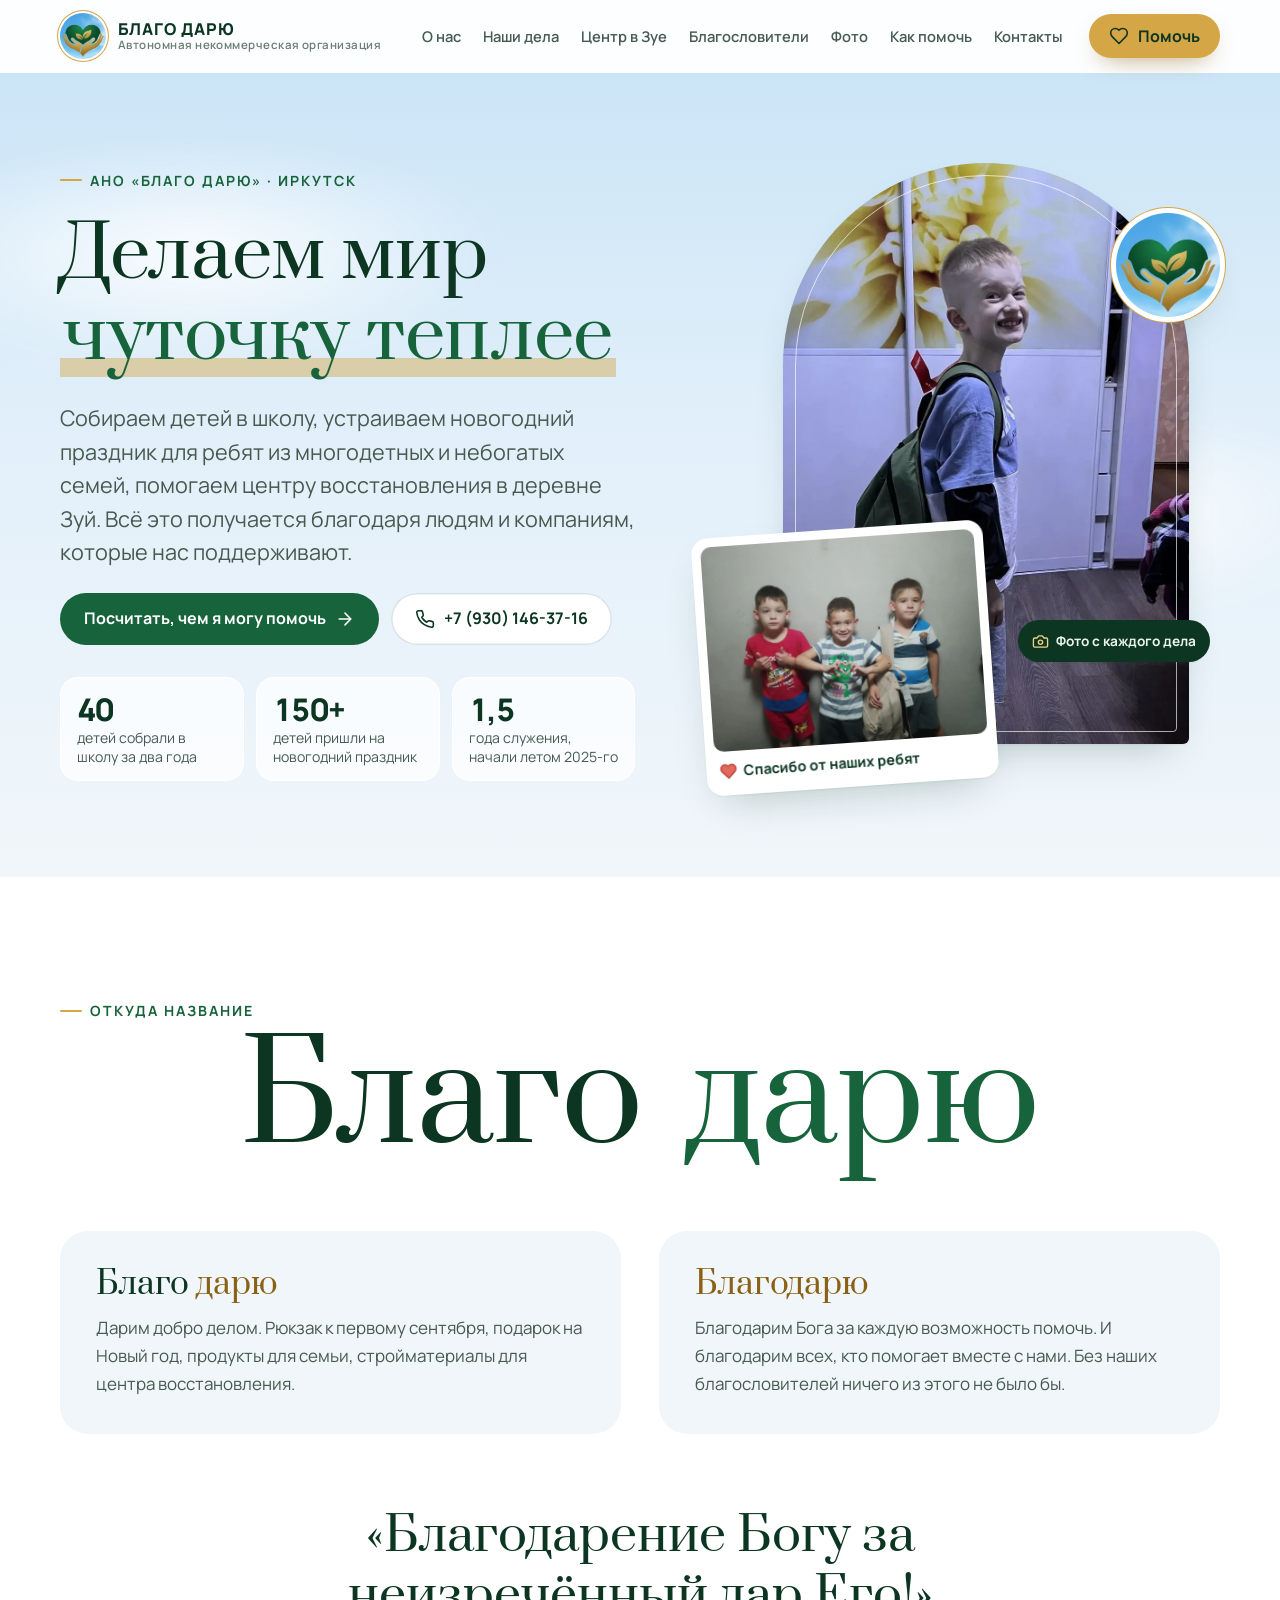
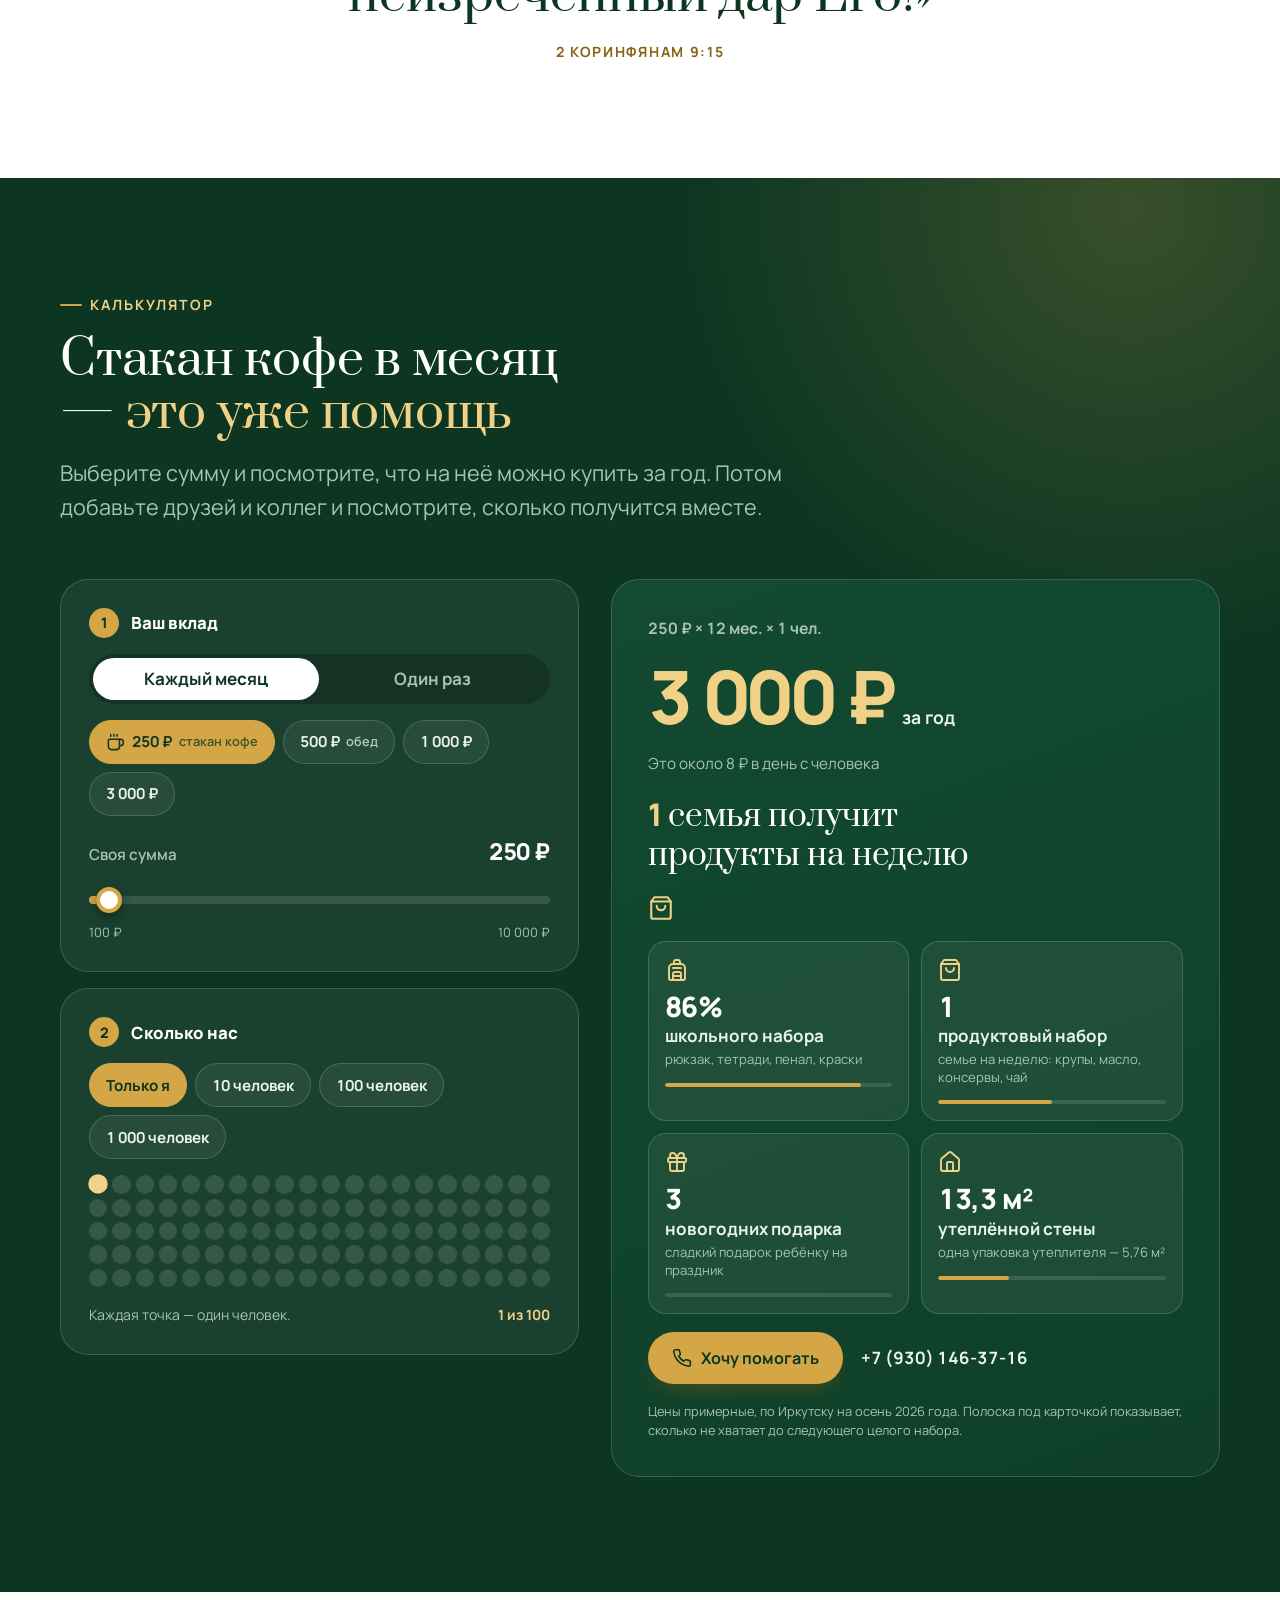
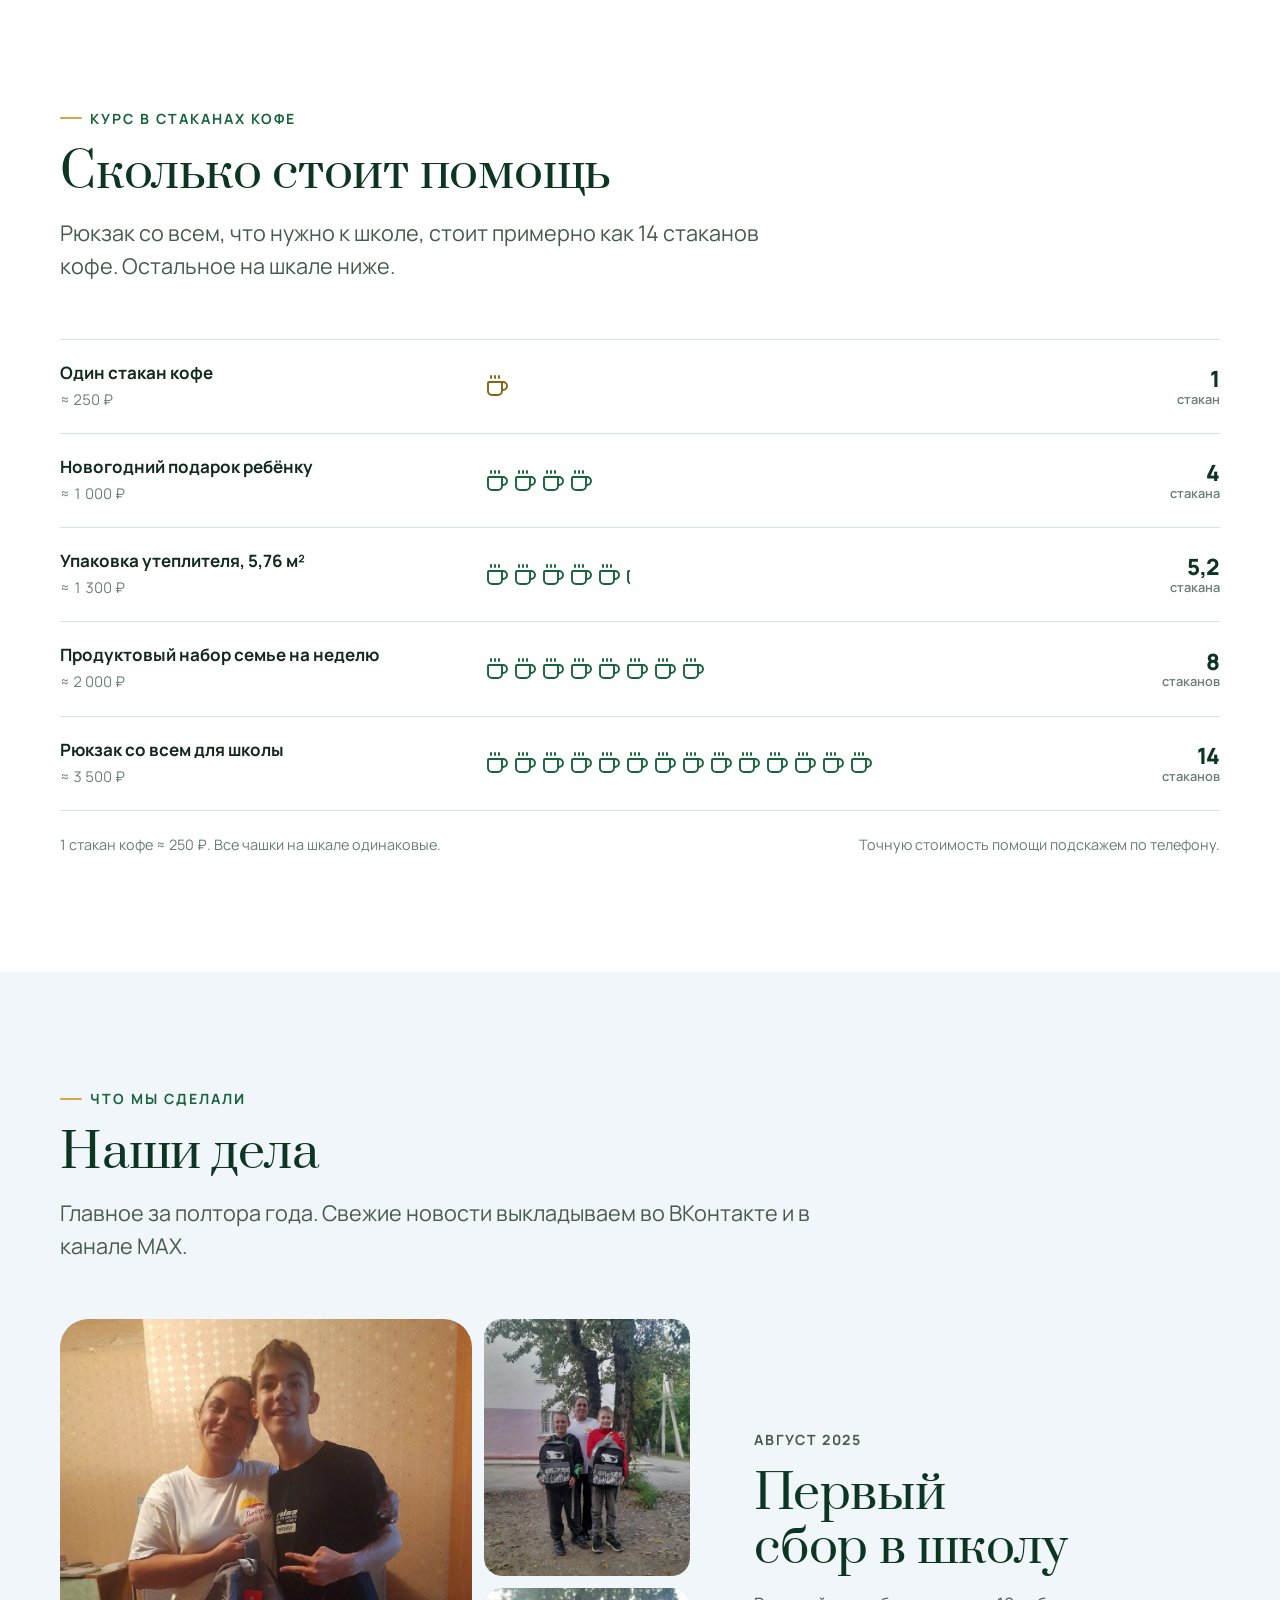
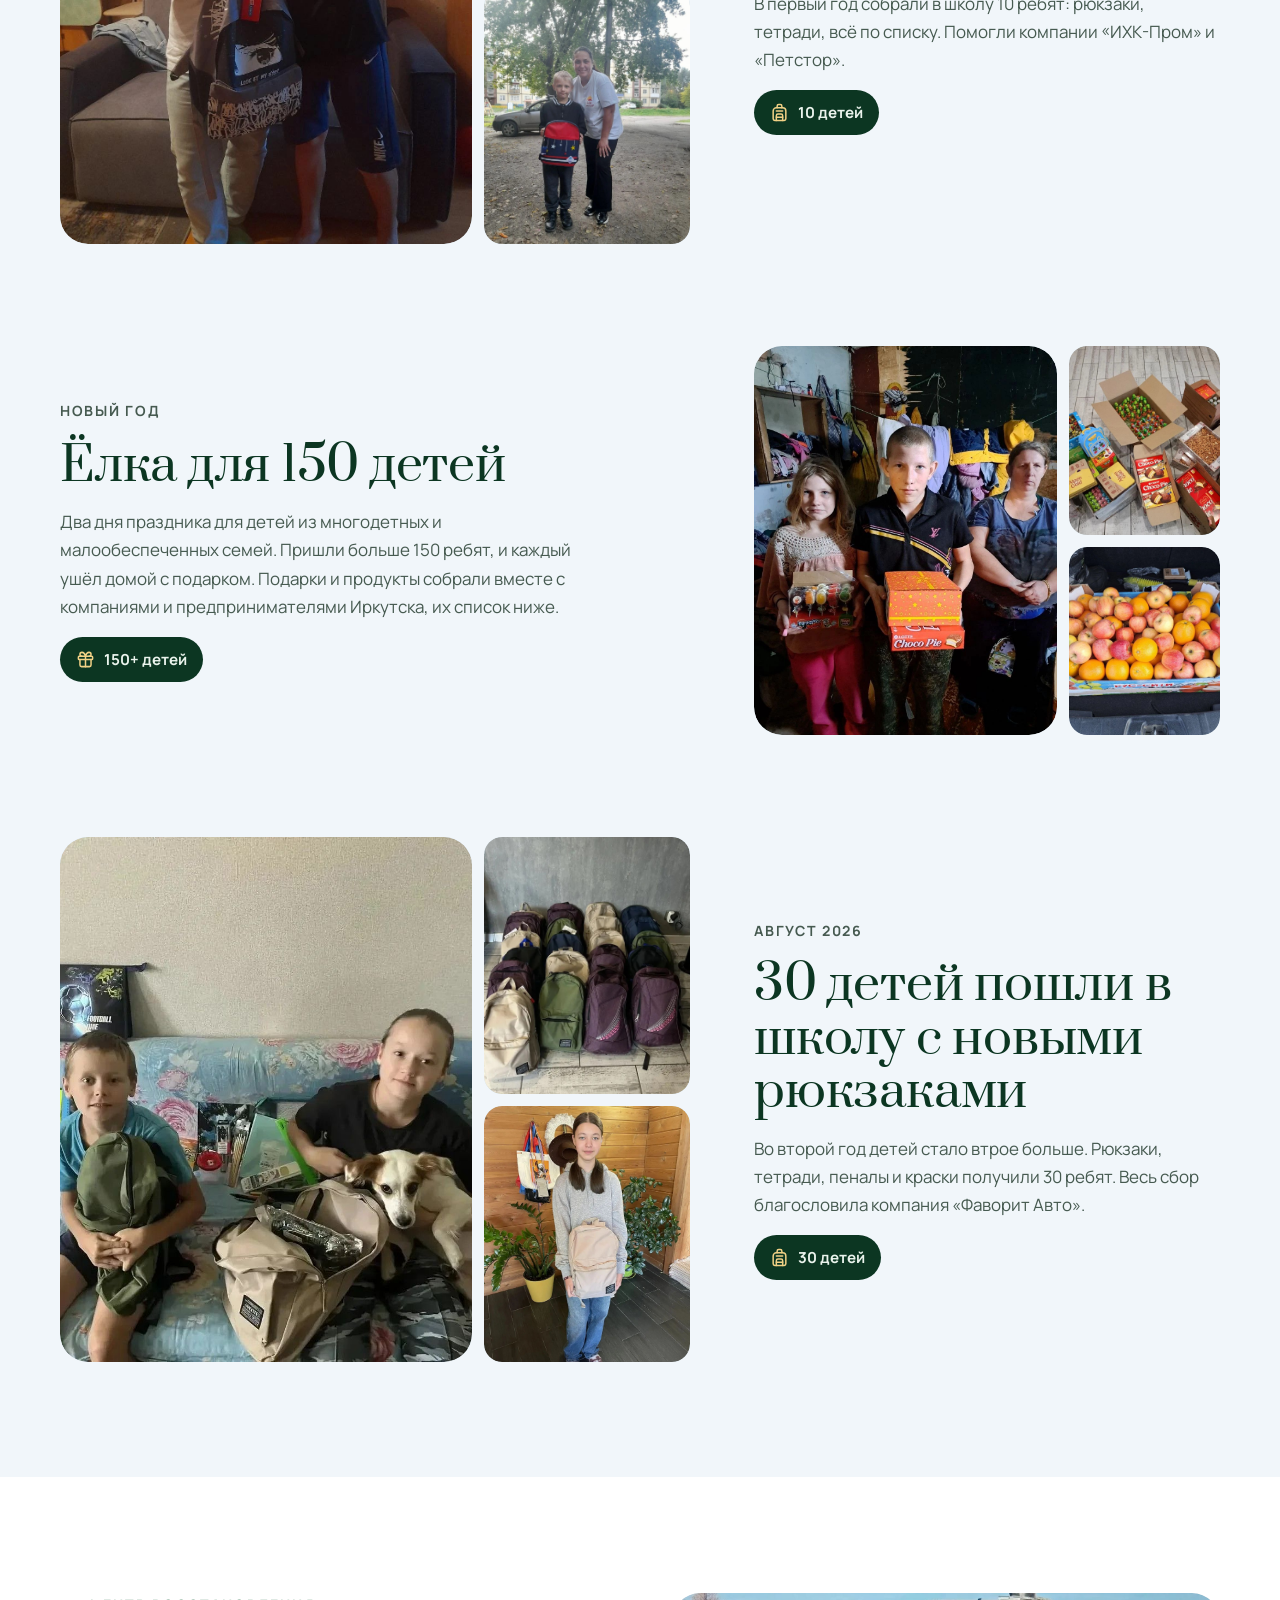
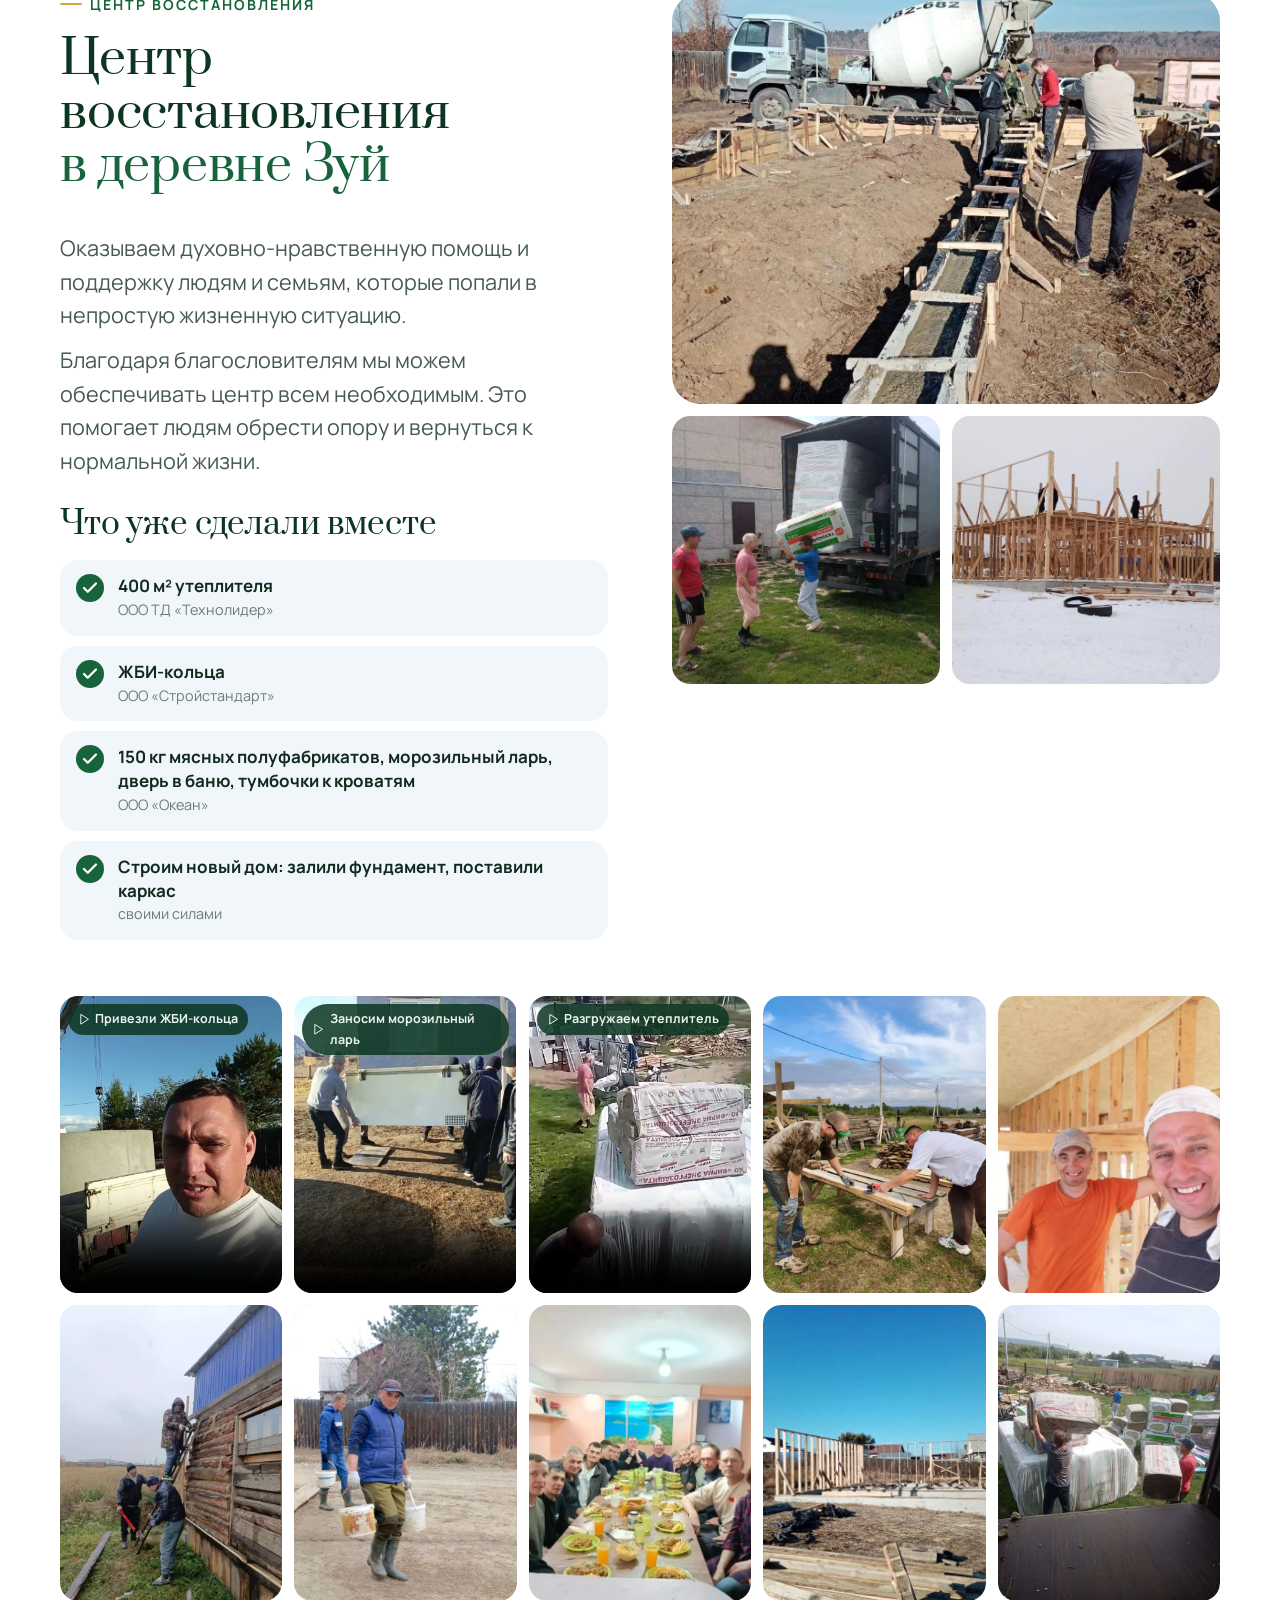
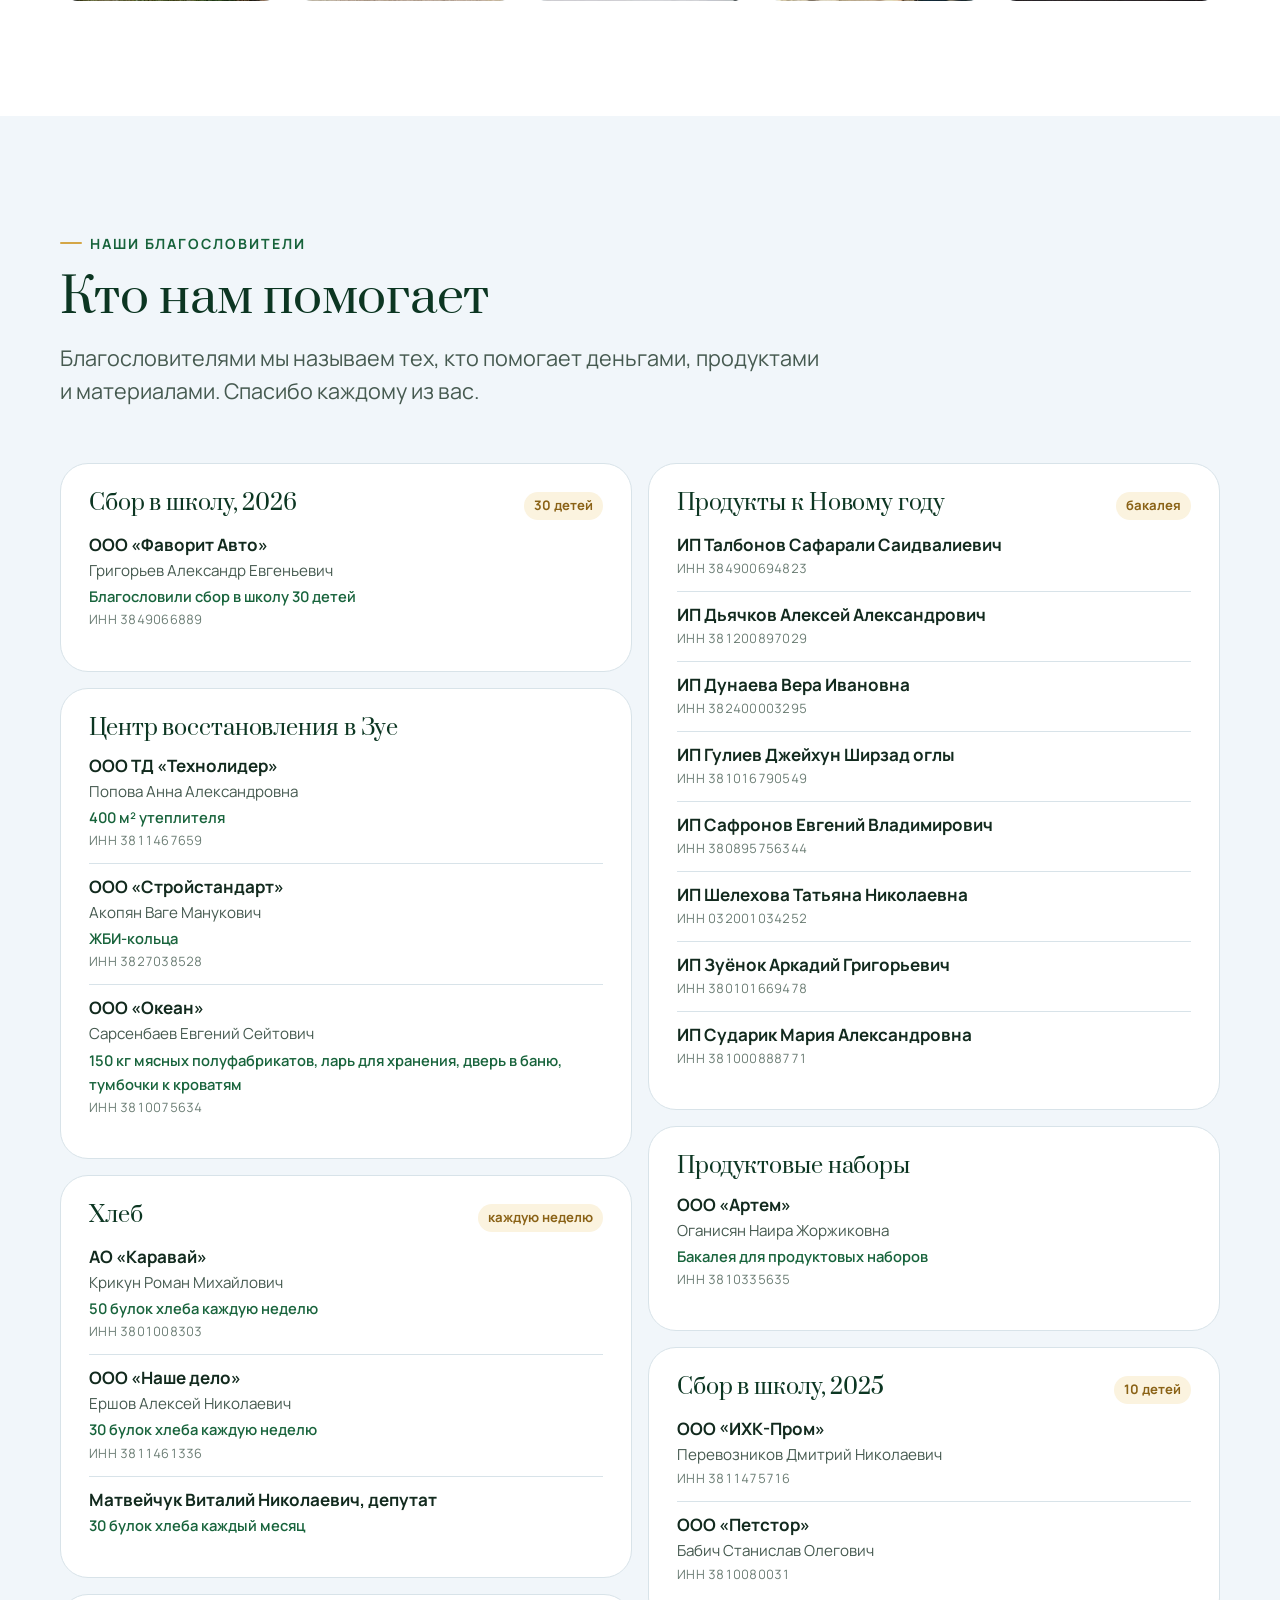
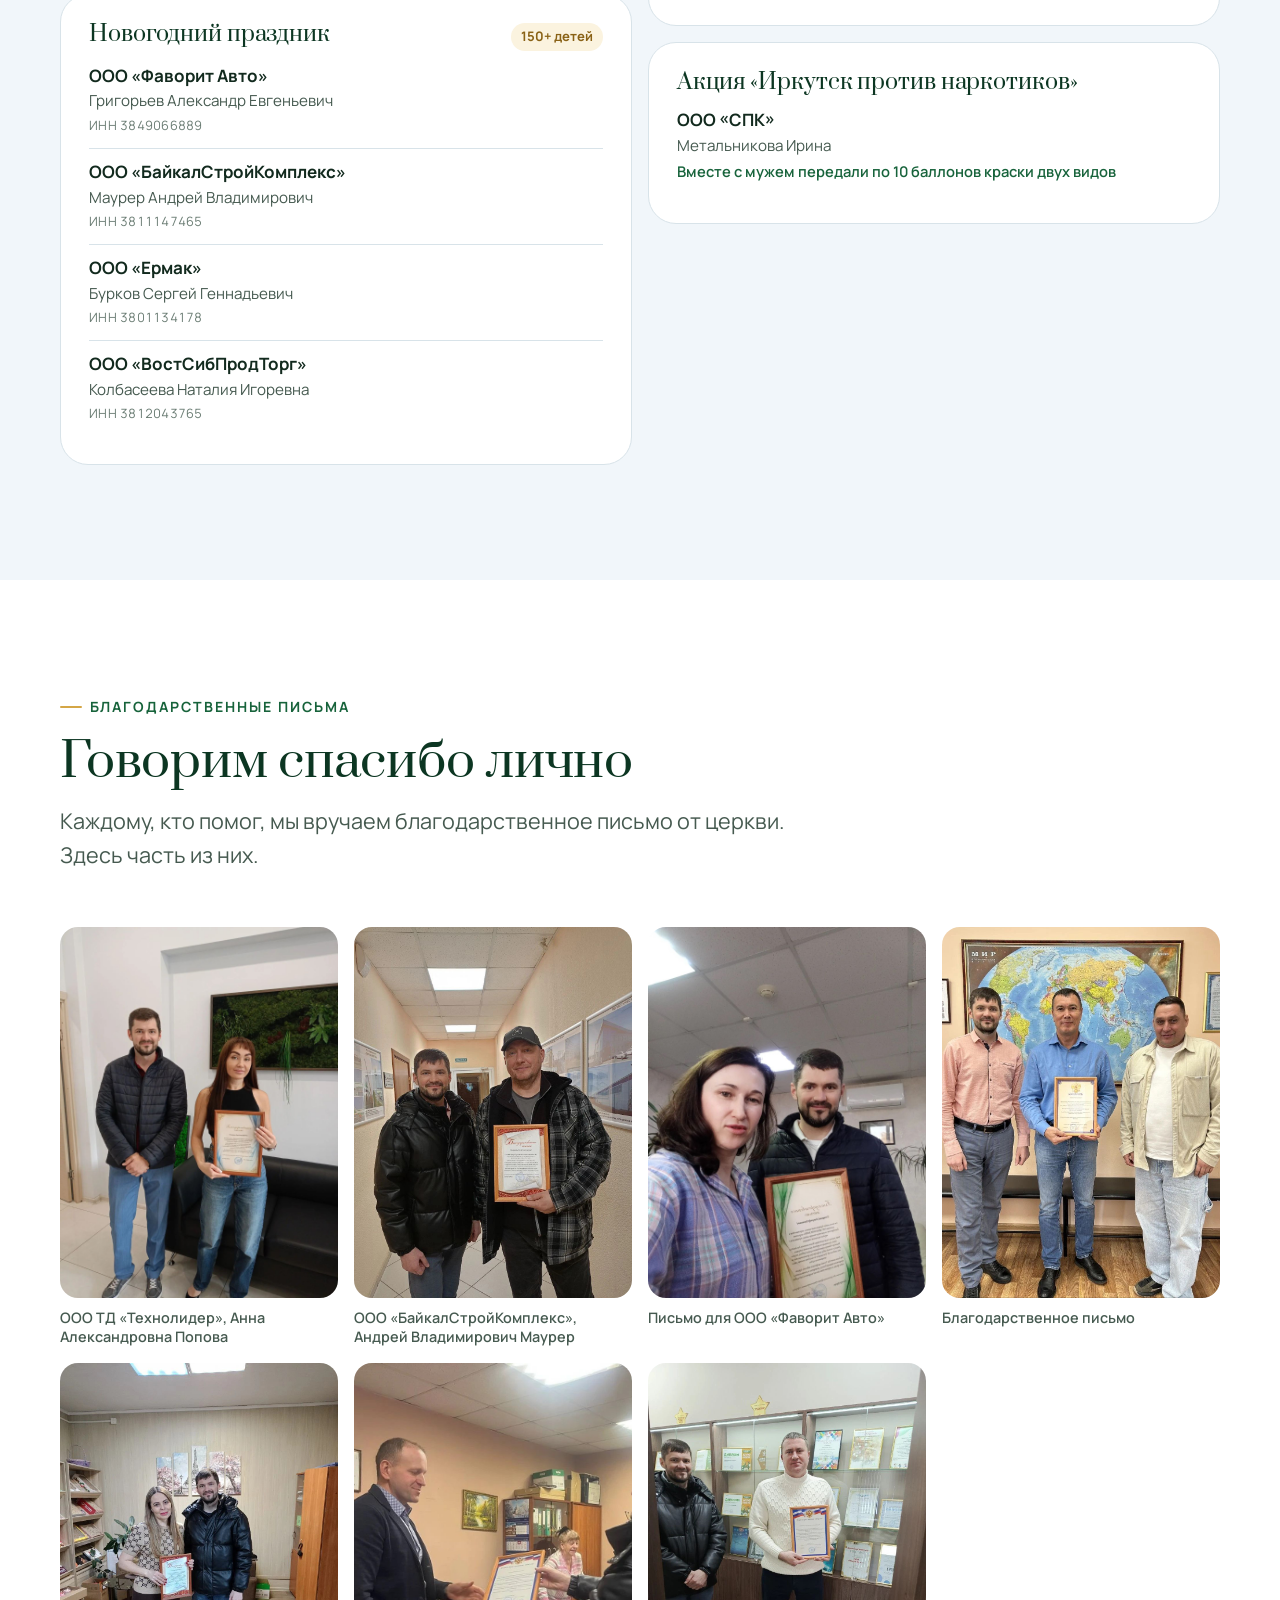
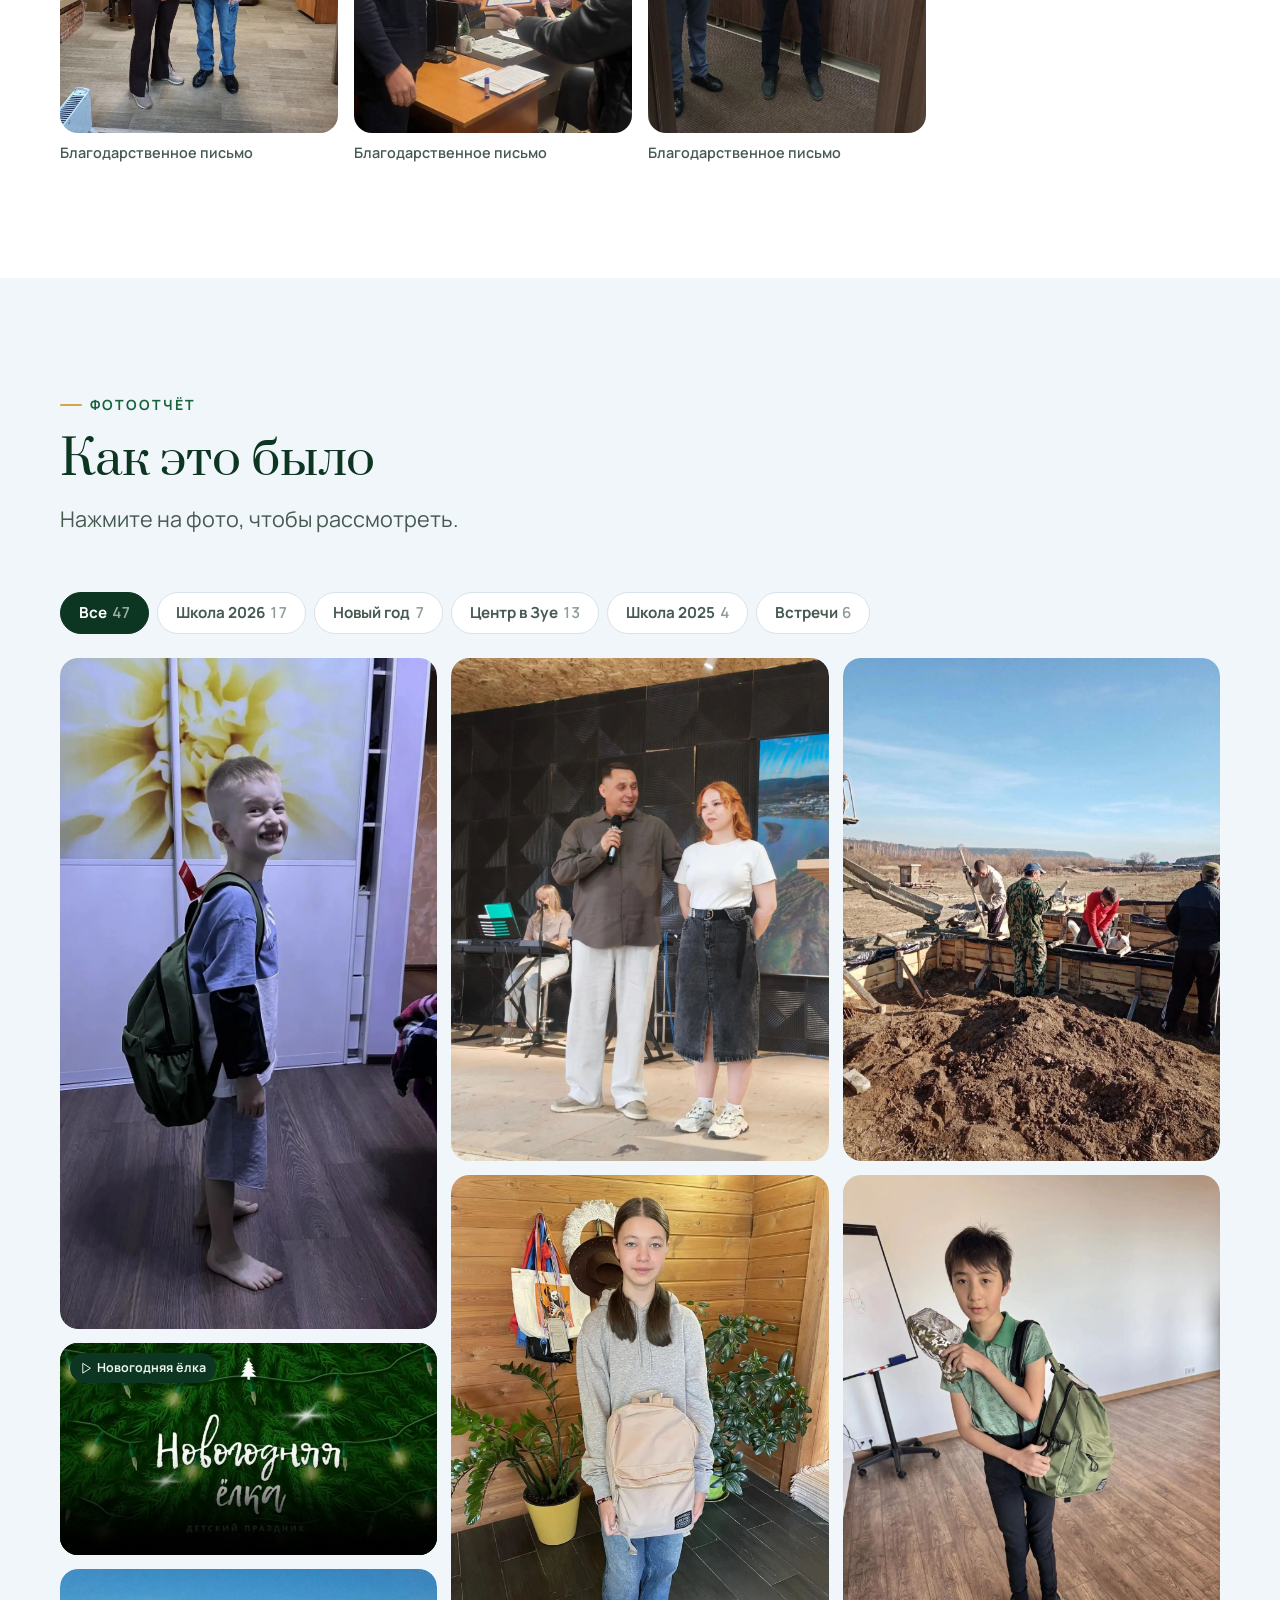
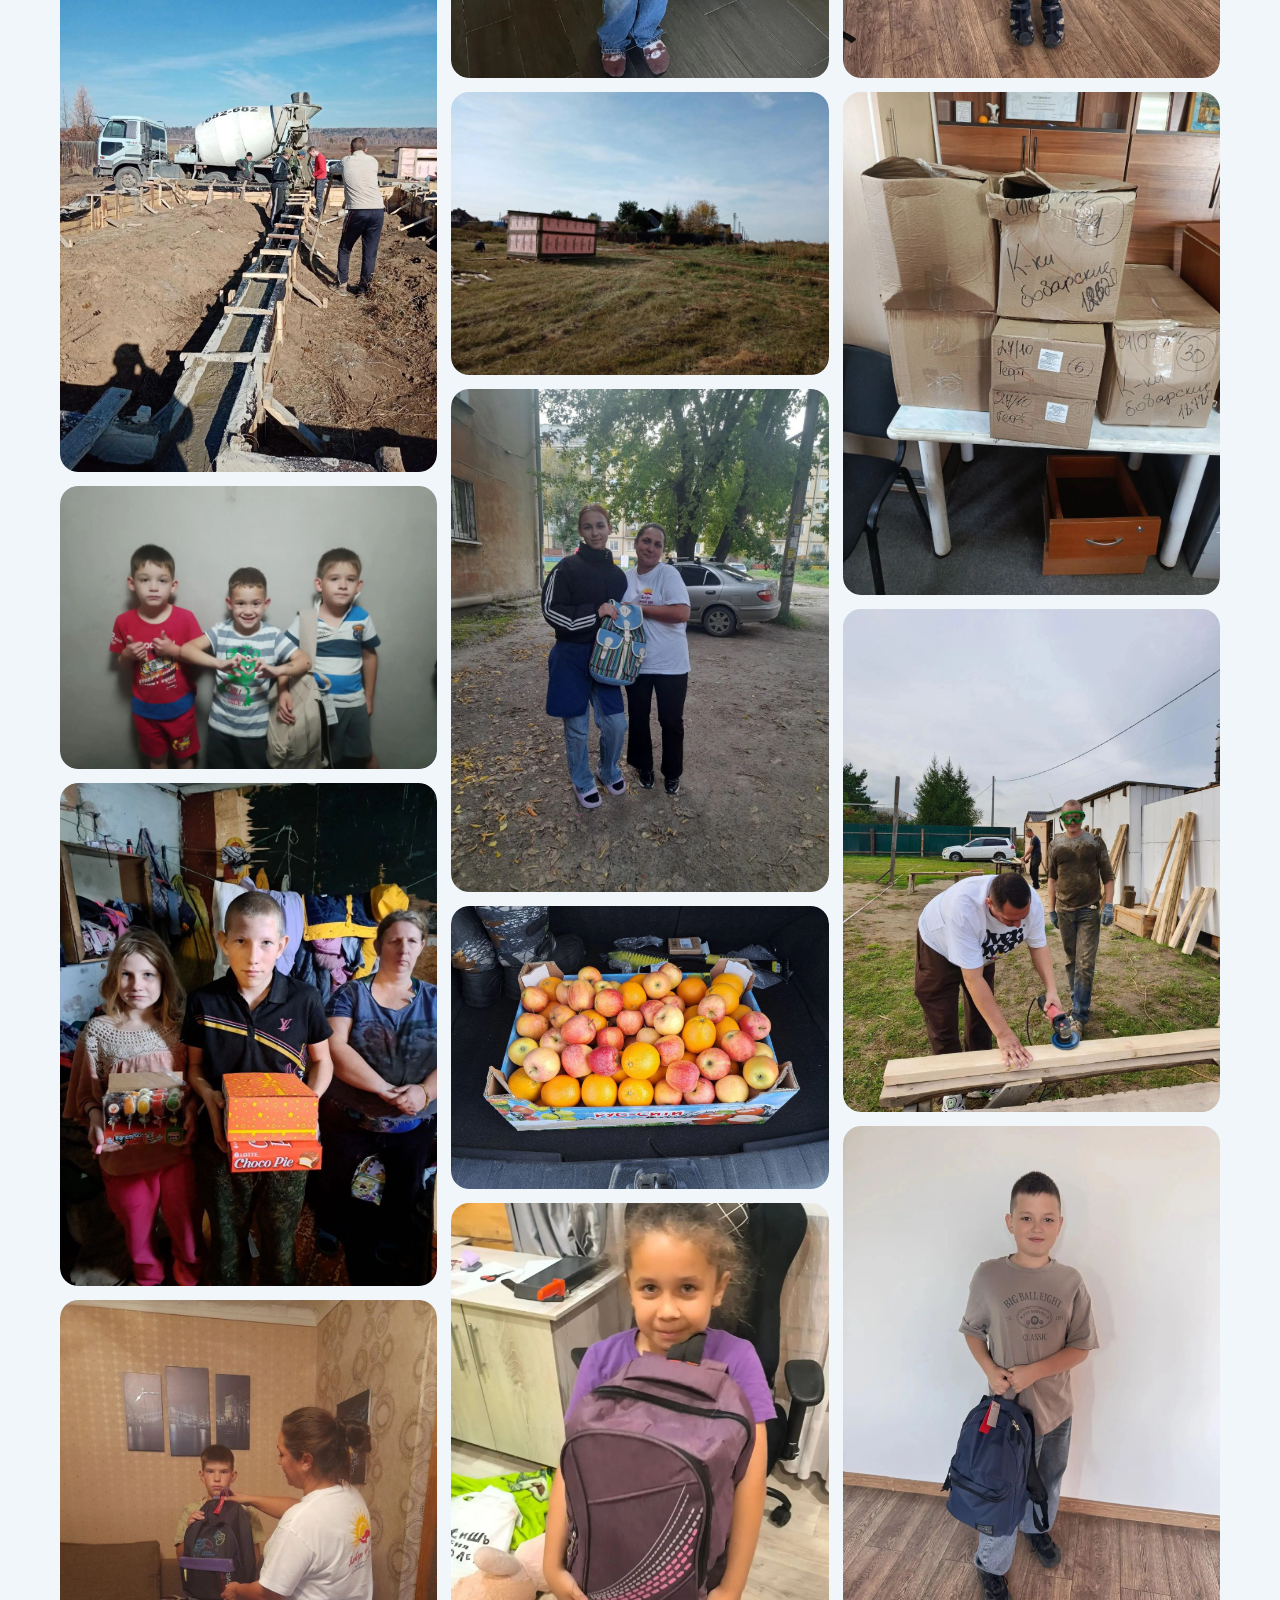
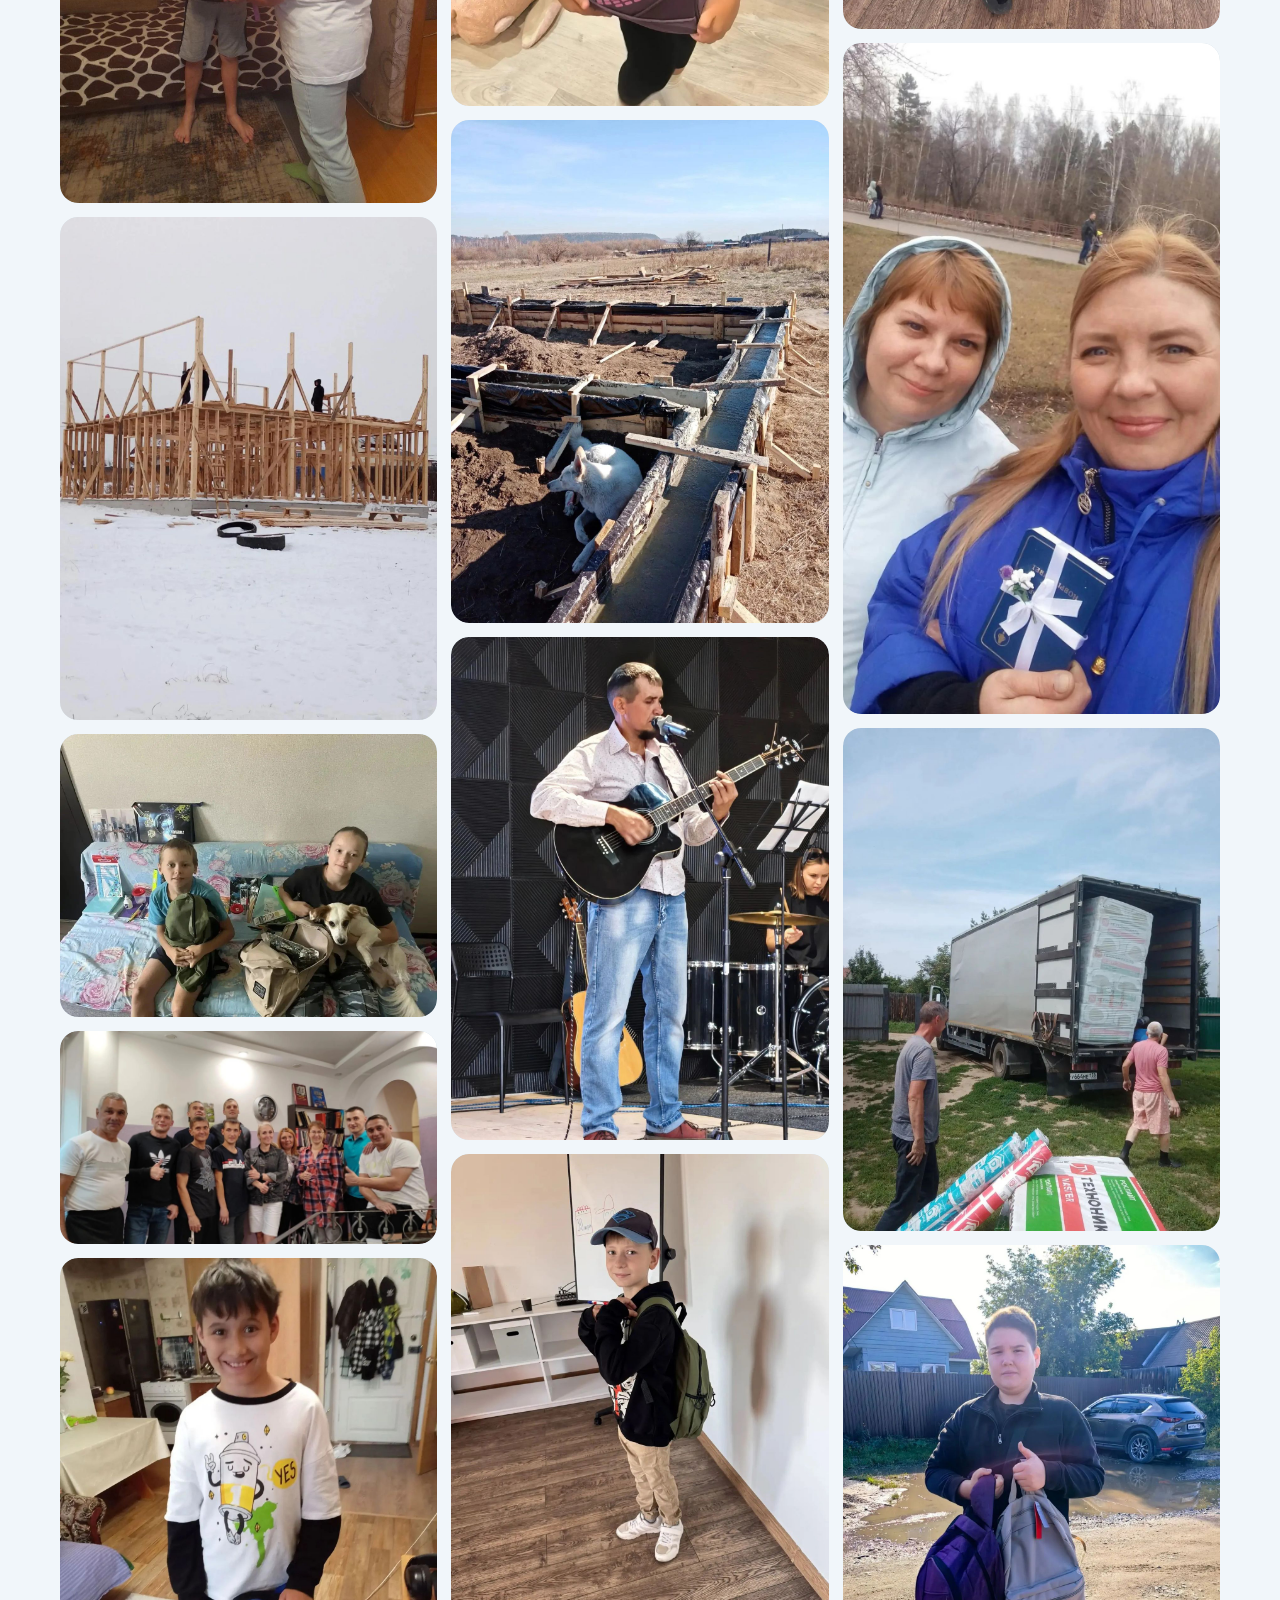
==== index.html @ 7a3ecc4a "Т" ====
<!doctype html>
<html lang="ru">
<head>
<meta charset="utf-8">
<meta name="viewport" content="width=device-width, initial-scale=1, viewport-fit=cover">
<!-- Эта страница собирается автоматически из content.json. Править тексты нужно через админку: /admin/ -->
<title>Благо Дарю — помощь детям, семьям и центру восстановления в Иркутске</title>
<meta name="description" content="АНО «Благо Дарю» из Иркутска. Собираем детей в школу, устраиваем новогодний праздник для детей из многодетных семей, помогаем центру восстановления в деревне Зуй.">
<meta name="theme-color" content="#0C3622">
<meta property="og:type" content="website">
<meta property="og:title" content="Благо Дарю — помощь детям, семьям и центру восстановления в Иркутске">
<meta property="og:description" content="АНО «Благо Дарю» из Иркутска. Собираем детей в школу, устраиваем новогодний праздник для детей из многодетных семей, помогаем центру восстановления в деревне Зуй.">
<link rel="icon" href="images/logo.jpg">
<script type="application/ld+json">{"@context":"https://schema.org","@type":"NGO","name":"АНО «Благо Дарю»","alternateName":"Благо Дарю","description":"АНО «Благо Дарю» из Иркутска. Собираем детей в школу, устраиваем новогодний праздник для детей из многодетных семей, помогаем центру восстановления в деревне Зуй.","telephone":"+7 (930) 146-37-16","areaServed":"Иркутск","logo":"images/logo.jpg","sameAs":["https://vk.ru/goodness_i_give","https://max.ru/join/8KFvpX4G1c8rsklw2HKTjU72c3LsfIecpjc5-Av5uN4"]}</script>
<link rel="preconnect" href="https://fonts.googleapis.com">
<link rel="preconnect" href="https://fonts.gstatic.com" crossorigin>
<link rel="stylesheet" href="https://fonts.googleapis.com/css2?family=Manrope:wght@400;500;600;700;800&family=Prata&display=swap">
<link rel="stylesheet" href="assets/site.css?v=3">
</head>
<body>
<div id="bd-root" data-version="2026-11-15T12:00:00.000Z"><svg width="0" height="0" style="position:absolute" aria-hidden="true" focusable="false"><symbol id="i-coffee" viewBox="0 0 24 24"><path d="M10 2v2M14 2v2M6 2v2"/><path d="M16 8a1 1 0 0 1 1 1v8a4 4 0 0 1-4 4H7a4 4 0 0 1-4-4V9a1 1 0 0 1 1-1h14a4 4 0 1 1 0 8h-1"/></symbol><symbol id="i-backpack" viewBox="0 0 24 24"><path d="M4 10a4 4 0 0 1 4-4h8a4 4 0 0 1 4 4v10a2 2 0 0 1-2 2H6a2 2 0 0 1-2-2Z"/><path d="M8 10h8M8 18h8"/><path d="M8 22v-6a2 2 0 0 1 2-2h4a2 2 0 0 1 2 2v6"/><path d="M9 6V4a2 2 0 0 1 2-2h2a2 2 0 0 1 2 2v2"/></symbol><symbol id="i-home" viewBox="0 0 24 24"><path d="M15 21v-8a1 1 0 0 0-1-1h-4a1 1 0 0 0-1 1v8"/><path d="M3 10a2 2 0 0 1 .709-1.528l7-5.999a2 2 0 0 1 2.582 0l7 5.999A2 2 0 0 1 21 10v9a2 2 0 0 1-2 2H5a2 2 0 0 1-2-2z"/></symbol><symbol id="i-bag" viewBox="0 0 24 24"><path d="M6 2 3 6v14a2 2 0 0 0 2 2h14a2 2 0 0 0 2-2V6l-3-4Z"/><path d="M3 6h18"/><path d="M16 10a4 4 0 0 1-8 0"/></symbol><symbol id="i-book" viewBox="0 0 24 24"><path d="M12 7v14"/><path d="M3 18a1 1 0 0 1-1-1V4a1 1 0 0 1 1-1h5a4 4 0 0 1 4 4 4 4 0 0 1 4-4h5a1 1 0 0 1 1 1v13a1 1 0 0 1-1 1h-6a3 3 0 0 0-3 3 3 3 0 0 0-3-3z"/></symbol><symbol id="i-phone" viewBox="0 0 24 24"><path d="M22 16.92v3a2 2 0 0 1-2.18 2 19.79 19.79 0 0 1-8.63-3.07 19.5 19.5 0 0 1-6-6 19.79 19.79 0 0 1-3.07-8.67A2 2 0 0 1 4.11 2h3a2 2 0 0 1 2 1.72 12.84 12.84 0 0 0 .7 2.81 2 2 0 0 1-.45 2.11L8.09 9.91a16 16 0 0 0 6 6l1.27-1.27a2 2 0 0 1 2.11-.45 12.84 12.84 0 0 0 2.81.7A2 2 0 0 1 22 16.92z"/></symbol><symbol id="i-heart" viewBox="0 0 24 24"><path d="M19 14c1.49-1.46 3-3.21 3-5.5A5.5 5.5 0 0 0 16.5 3c-1.76 0-3 .5-4.5 2-1.5-1.5-2.74-2-4.5-2A5.5 5.5 0 0 0 2 8.5c0 2.3 1.5 4.05 3 5.5l7 7Z"/></symbol><symbol id="i-users" viewBox="0 0 24 24"><path d="M16 21v-2a4 4 0 0 0-4-4H6a4 4 0 0 0-4 4v2"/><circle cx="9" cy="7" r="4"/><path d="M22 21v-2a4 4 0 0 0-3-3.87M16 3.13a4 4 0 0 1 0 7.75"/></symbol><symbol id="i-truck" viewBox="0 0 24 24"><path d="M14 18V6a2 2 0 0 0-2-2H4a2 2 0 0 0-2 2v11a1 1 0 0 0 1 1h2"/><path d="M15 18H9"/><path d="M19 18h2a1 1 0 0 0 1-1v-3.65a1 1 0 0 0-.22-.624l-3.48-4.35A1 1 0 0 0 17.52 8H14"/><circle cx="17" cy="18" r="2"/><circle cx="7" cy="18" r="2"/></symbol><symbol id="i-box" viewBox="0 0 24 24"><path d="M11 21.73a2 2 0 0 0 2 0l7-4A2 2 0 0 0 21 16V8a2 2 0 0 0-1-1.73l-7-4a2 2 0 0 0-2 0l-7 4A2 2 0 0 0 3 8v8a2 2 0 0 0 1 1.73z"/><path d="M12 22V12"/><path d="m3.3 7 7.703 4.734a2 2 0 0 0 1.994 0L20.7 7"/><path d="m7.5 4.27 9 5.15"/></symbol><symbol id="i-building" viewBox="0 0 24 24"><path d="M6 22V4a2 2 0 0 1 2-2h8a2 2 0 0 1 2 2v18Z"/><path d="M6 12H4a2 2 0 0 0-2 2v6a2 2 0 0 0 2 2h2M18 9h2a2 2 0 0 1 2 2v9a2 2 0 0 1-2 2h-2"/><path d="M10 6h4M10 10h4M10 14h4M10 18h4"/></symbol><symbol id="i-share" viewBox="0 0 24 24"><circle cx="18" cy="5" r="3"/><circle cx="6" cy="12" r="3"/><circle cx="18" cy="19" r="3"/><path d="m8.59 13.51 6.83 3.98M15.41 6.51l-6.82 3.98"/></symbol><symbol id="i-copy" viewBox="0 0 24 24"><rect x="8" y="8" width="14" height="14" rx="2"/><path d="M4 16c-1.1 0-2-.9-2-2V4c0-1.1.9-2 2-2h10c1.1 0 2 .9 2 2"/></symbol><symbol id="i-arrow" viewBox="0 0 24 24"><path d="M5 12h14M12 5l7 7-7 7"/></symbol><symbol id="i-x" viewBox="0 0 24 24"><path d="M18 6 6 18M6 6l12 12"/></symbol><symbol id="i-plus" viewBox="0 0 24 24"><path d="M5 12h14M12 5v14"/></symbol><symbol id="i-left" viewBox="0 0 24 24"><path d="m15 18-6-6 6-6"/></symbol><symbol id="i-right" viewBox="0 0 24 24"><path d="m9 18 6-6-6-6"/></symbol><symbol id="i-menu" viewBox="0 0 24 24"><path d="M4 7h16M4 12h16M4 17h16"/></symbol><symbol id="i-camera" viewBox="0 0 24 24"><path d="M14.5 4h-5L7 7H4a2 2 0 0 0-2 2v9a2 2 0 0 0 2 2h16a2 2 0 0 0 2-2V9a2 2 0 0 0-2-2h-3l-2.5-3z"/><circle cx="12" cy="13" r="3"/></symbol><symbol id="i-flame" viewBox="0 0 24 24"><path d="M8.5 14.5A2.5 2.5 0 0 0 11 12c0-1.38-.5-2-1-3-1.072-2.143-.224-4.054 2-6 .5 2.5 2 4.9 4 6.5 2 1.6 3 3.5 3 5.5a7 7 0 1 1-14 0c0-1.153.433-2.294 1-3a2.5 2.5 0 0 0 2.5 2.5z"/></symbol><symbol id="i-sprout" viewBox="0 0 24 24"><path d="M7 20h10"/><path d="M10 20c5.5-2.5.8-6.4 3-10"/><path d="M9.5 9.4c1.1.8 1.8 2.2 2.3 3.7-2 .4-3.5.4-4.8-.3-1.2-.6-2.3-1.9-3-4.2 2.8-.5 4.4 0 5.5.8z"/><path d="M14.1 6a7 7 0 0 0-1.1 4c1.9-.1 3.3-.6 4.3-1.4 1-1 1.6-2.3 1.7-4.6-2.7.1-4 1-4.9 2z"/></symbol><symbol id="i-pin" viewBox="0 0 24 24"><path d="M20 10c0 4.993-5.539 10.193-7.399 11.799a1 1 0 0 1-1.202 0C9.539 20.193 4 14.993 4 10a8 8 0 0 1 16 0"/><circle cx="12" cy="10" r="3"/></symbol><symbol id="i-letter" viewBox="0 0 24 24"><rect x="2" y="4" width="20" height="16" rx="2"/><path d="m22 7-8.97 5.7a1.94 1.94 0 0 1-2.06 0L2 7"/></symbol><symbol id="i-play" viewBox="0 0 24 24"><path d="M6 3 20 12 6 21Z"/></symbol><symbol id="i-ext" viewBox="0 0 24 24"><path d="M15 3h6v6M10 14 21 3M18 13v6a2 2 0 0 1-2 2H5a2 2 0 0 1-2-2V8a2 2 0 0 1 2-2h6"/></symbol><symbol id="i-gift" viewBox="0 0 24 24"><rect x="3" y="8" width="18" height="4" rx="1"/><path d="M12 8v13"/><path d="M19 12v7a2 2 0 0 1-2 2H7a2 2 0 0 1-2-2v-7"/><path d="M7.5 8a2.5 2.5 0 0 1 0-5A4.8 8 0 0 1 12 8a4.8 8 0 0 1 4.5-5 2.5 2.5 0 0 1 0 5"/></symbol><symbol id="i-hammer" viewBox="0 0 24 24"><path d="m15 12-8.373 8.373a1 1 0 1 1-3-3L12 9"/><path d="m18 15 4-4"/><path d="m21.5 11.5-1.914-1.914A2 2 0 0 1 19 8.172V7l-2.26-2.26a6 6 0 0 0-4.202-1.756L9 2.96l.92.82A6.18 6.18 0 0 1 12 8.4V10l2 2h1.172a2 2 0 0 1 1.414.586L18.5 14.5"/></symbol><symbol id="i-check" viewBox="0 0 24 24"><path d="M20 6 9 17l-5-5"/></symbol><symbol id="i-church" viewBox="0 0 24 24"><path d="M10 9h4"/><path d="M12 7v5"/><path d="M14 22v-4a2 2 0 0 0-4 0v4"/><path d="M18 22V5.618a1 1 0 0 0-.553-.894l-4.553-2.277a2 2 0 0 0-1.788 0L6.553 4.724A1 1 0 0 0 6 5.618V22"/><path d="m18 7 3.447 1.724a1 1 0 0 1 .553.894V20a2 2 0 0 1-2 2H4a2 2 0 0 1-2-2V9.618a1 1 0 0 1 .553-.894L6 7"/></symbol></svg><header class="top"><div class="wrap top-in"><a class="brand" href="#hero"><span class="emblem" aria-hidden="true" style="background-image:url('images/logo.jpg')"></span><span class="brand-name">Благо Дарю<small>Автономная некоммерческая организация</small></span></a><nav class="nav" aria-label="Разделы сайта"><a href="#about">О нас</a><a href="#deeds">Наши дела</a><a href="#center">Центр в Зуе</a><a href="#partners">Благословители</a><a href="#gallery">Фото</a><a href="#help">Как помочь</a><a href="#contacts">Контакты</a></nav><a class="btn btn-gold top-btn" href="#help"><svg class="ic" aria-hidden="true"><use href="#i-heart"/></svg>Помочь</a><button class="burger" type="button" aria-expanded="false" aria-label="Открыть меню"><svg class="ic" aria-hidden="true"><use href="#i-menu"/></svg></button></div></header><main><section class="hero" id="hero"><div class="wrap hero-in"><div class="hero-text"><p class="eyebrow">АНО «Благо Дарю» · Иркутск</p><h1>Делаем мир <span class="accent">чуточку теплее</span></h1><div class="lead"><p>Собираем детей в школу, устраиваем новогодний праздник для ребят из многодетных и небогатых семей, помогаем центру восстановления в деревне Зуй. Всё это получается благодаря людям и компаниям, которые нас поддерживают.</p></div><div class="hero-cta"><a class="btn btn-leaf" href="#calc">Посчитать, чем я могу помочь<svg class="ic" aria-hidden="true"><use href="#i-arrow"/></svg></a><a class="btn btn-ghost" href="tel:+79301463716"><svg class="ic" aria-hidden="true"><use href="#i-phone"/></svg>+7 (930) 146-37-16</a></div><ul class="facts" style="--n:3"><li><b>40</b><span>детей собрали в школу за два года</span></li><li><b>150+</b><span>детей пришли на новогодний праздник</span></li><li><b>1,5</b><span>года служения, начали летом 2025-го</span></li></ul></div><div class="hero-art"><div class="arch"><img src="images/school26-01.jpg" alt="Мальчик радуется новому рюкзаку" width="900" height="1600" fetchpriority="high" style="object-position:50% 22%"></div><figure class="polaroid"><img src="images/school26-02.jpg" alt="Трое мальчишек показывают сердце руками" width="1600" height="1200" loading="lazy"><figcaption><svg class="ic" aria-hidden="true"><use href="#i-heart"/></svg>Спасибо от наших ребят</figcaption></figure><span class="badge" role="img" aria-label="Логотип «Благо Дарю»" style="background-image:url('images/logo.jpg')"></span><p class="note"><svg class="ic" aria-hidden="true"><use href="#i-camera"/></svg>Фото с каждого дела</p></div></div></section>
<section class="band name" id="about"><div class="wrap"><p class="eyebrow">Откуда название</p><p class="name-play"><span class="sr">Благо дарю</span><span aria-hidden="true">Благо</span><span class="gap" aria-hidden="true"></span><span class="w2" aria-hidden="true">дарю</span></p><div class="meanings"><div class="meaning"><h3>Благо <span class="em">дарю</span></h3><p>Дарим добро делом. Рюкзак к первому сентября, подарок на Новый год, продукты для семьи, стройматериалы для центра восстановления.</p></div><div class="meaning"><h3><span class="em">Благодарю</span></h3><p>Благодарим Бога за каждую возможность помочь. И благодарим всех, кто помогает вместе с нами. Без наших благословителей ничего из этого не было бы.</p></div></div><figure class="verse"><blockquote>Благодарение Богу за неизречённый дар Его!</blockquote><cite>2 Коринфянам 9:15</cite></figure></div></section>
<section class="band forest" id="calc"><div class="wrap"><header class="sec-head"><p class="eyebrow">Калькулятор</p><h2>Стакан кофе в месяц — <span class="gold">это уже помощь</span></h2><div class="lead"><p>Выберите сумму и посмотрите, что на неё можно купить за год. Потом добавьте друзей и коллег и посмотрите, сколько получится вместе.</p></div></header><div class="calc-grid"><div class="ctl-wrap"><fieldset class="ctl"><legend><span class="step">1</span>Ваш вклад</legend><div class="seg" role="group" aria-label="Как часто помогать"><button type="button" class="seg-btn" data-f="month" aria-pressed="true">Каждый месяц</button><button type="button" class="seg-btn" data-f="once" aria-pressed="false">Один раз</button></div><div class="chips amt-chips" role="group" aria-label="Готовые суммы"><button type="button" class="chip" data-v="250" aria-pressed="true"><svg class="ic" aria-hidden="true"><use href="#i-coffee"/></svg>250 ₽ <small>стакан кофе</small></button><button type="button" class="chip" data-v="500" aria-pressed="false">500 ₽ <small>обед</small></button><button type="button" class="chip" data-v="1000" aria-pressed="false">1 000 ₽</button><button type="button" class="chip" data-v="3000" aria-pressed="false">3 000 ₽</button></div><label class="range-label" for="amt">Своя сумма <output id="amt-out" for="amt">250 ₽</output></label><input type="range" id="amt" min="100" max="10000" step="50" value="250" style="--p:1.5%"><div class="range-scale" aria-hidden="true"><span>100 ₽</span><span>10 000 ₽</span></div></fieldset><fieldset class="ctl"><legend><span class="step">2</span>Сколько нас</legend><div class="chips ppl-chips" role="group" aria-label="Сколько человек помогает"><button type="button" class="chip" data-v="1" aria-pressed="true">Только я</button><button type="button" class="chip" data-v="10" aria-pressed="false">10 человек</button><button type="button" class="chip" data-v="100" aria-pressed="false">100 человек</button><button type="button" class="chip" data-v="1000" aria-pressed="false">1 000 человек</button></div><div class="dots" aria-hidden="true"><i class="on"></i><i></i><i></i><i></i><i></i><i></i><i></i><i></i><i></i><i></i><i></i><i></i><i></i><i></i><i></i><i></i><i></i><i></i><i></i><i></i><i></i><i></i><i></i><i></i><i></i><i></i><i></i><i></i><i></i><i></i><i></i><i></i><i></i><i></i><i></i><i></i><i></i><i></i><i></i><i></i><i></i><i></i><i></i><i></i><i></i><i></i><i></i><i></i><i></i><i></i><i></i><i></i><i></i><i></i><i></i><i></i><i></i><i></i><i></i><i></i><i></i><i></i><i></i><i></i><i></i><i></i><i></i><i></i><i></i><i></i><i></i><i></i><i></i><i></i><i></i><i></i><i></i><i></i><i></i><i></i><i></i><i></i><i></i><i></i><i></i><i></i><i></i><i></i><i></i><i></i><i></i><i></i><i></i><i></i><i></i><i></i><i></i><i></i><i></i><i></i></div><p class="ctl-note"><span>Каждая точка — один человек.</span><b class="dots-note">1 из 100</b></p></fieldset></div><div class="result"><p class="eq">250 ₽ × 12 мес. × 1 чел.</p><p class="total"><b class="total-n">3 000 ₽</b><span class="total-note">за год</span></p><p class="perday">Это около 8 ₽ в день с человека</p><p class="headline" aria-live="polite"><span class="hn">1</span> семья получит продукты на неделю</p><div class="picto" aria-hidden="true"><svg class="ic" aria-hidden="true"><use href="#i-bag"/></svg></div><ul class="res-grid"><li class="res"><svg class="ic" aria-hidden="true"><use href="#i-backpack"/></svg><p class="res-num">86%</p><p class="res-label">школьного набора</p><p class="res-sub">рюкзак, тетради, пенал, краски</p><span class="res-bar"><i style="--w:86%"></i></span></li><li class="res"><svg class="ic" aria-hidden="true"><use href="#i-bag"/></svg><p class="res-num">1</p><p class="res-label">продуктовый набор</p><p class="res-sub">семье на неделю: крупы, масло, консервы, чай</p><span class="res-bar"><i style="--w:50%"></i></span></li><li class="res"><svg class="ic" aria-hidden="true"><use href="#i-gift"/></svg><p class="res-num">3</p><p class="res-label">новогодних подарка</p><p class="res-sub">сладкий подарок ребёнку на праздник</p><span class="res-bar"><i style="--w:0%"></i></span></li><li class="res"><svg class="ic" aria-hidden="true"><use href="#i-home"/></svg><p class="res-num">13,3 м²</p><p class="res-label">утеплённой стены</p><p class="res-sub">одна упаковка утеплителя — 5,76 м²</p><span class="res-bar"><i style="--w:31%"></i></span></li></ul><div class="result-cta"><a class="btn btn-gold" href="tel:+79301463716"><svg class="ic" aria-hidden="true"><use href="#i-phone"/></svg>Хочу помогать</a><span class="phone-txt">+7 (930) 146-37-16</span></div><p class="fine">Цены примерные, по Иркутску на осень 2026 года. Полоска под карточкой показывает, сколько не хватает до следующего целого набора.</p></div></div><script type="application/json" class="calc-data">{"items":[{"icon":"backpack","price":3500,"mode":"count","forms":"школьный набор | школьных набора | школьных наборов","part":"школьного набора","sub":"рюкзак, тетради, пенал, краски","who":"школьник | школьника | школьников","verb":"пойдёт | пойдут","tail":"в школу с новым рюкзаком"},{"icon":"bag","price":2000,"mode":"count","forms":"продуктовый набор | продуктовых набора | продуктовых наборов","part":"продуктового набора","sub":"семье на неделю: крупы, масло, консервы, чай","who":"семья | семьи | семей","verb":"получит | получат","tail":"продукты на неделю"},{"icon":"gift","price":1000,"mode":"count","forms":"новогодний подарок | новогодних подарка | новогодних подарков","part":"новогоднего подарка","sub":"сладкий подарок ребёнку на праздник","who":"ребёнок | ребёнка | детей","verb":"получит | получат","tail":"подарок на Новый год"},{"icon":"home","price":1300,"mode":"measure","per":5.76,"unit":"м²","measureLabel":"утеплённой стены","sub":"одна упаковка утеплителя — 5,76 м²"}],"emptyHeadline":"Ваш вклад войдёт в общий сбор вместе с другими","min":100,"max":10000}</script></div></section>
<section class="band rate" id="rate"><div class="wrap"><header class="sec-head"><p class="eyebrow">Курс в стаканах кофе</p><h2>Сколько стоит помощь</h2><div class="lead"><p>Рюкзак со всем, что нужно к школе, стоит примерно как 14 стаканов кофе. Остальное на шкале ниже.</p></div></header><ul class="rate-list"><li class="rate-row ref"><div class="rate-name"><b>Один стакан кофе</b><span>≈ 250 ₽</span></div><div class="cups" aria-hidden="true"><svg class="ic" aria-hidden="true"><use href="#i-coffee"/></svg></div><p class="rate-n">1<small>стакан</small></p></li><li class="rate-row"><div class="rate-name"><b>Новогодний подарок ребёнку</b><span>≈ 1 000 ₽</span></div><div class="cups" aria-hidden="true"><svg class="ic" aria-hidden="true"><use href="#i-coffee"/></svg><svg class="ic" aria-hidden="true"><use href="#i-coffee"/></svg><svg class="ic" aria-hidden="true"><use href="#i-coffee"/></svg><svg class="ic" aria-hidden="true"><use href="#i-coffee"/></svg></div><p class="rate-n">4<small>стакана</small></p></li><li class="rate-row"><div class="rate-name"><b>Упаковка утеплителя, 5,76 м²</b><span>≈ 1 300 ₽</span></div><div class="cups" aria-hidden="true"><svg class="ic" aria-hidden="true"><use href="#i-coffee"/></svg><svg class="ic" aria-hidden="true"><use href="#i-coffee"/></svg><svg class="ic" aria-hidden="true"><use href="#i-coffee"/></svg><svg class="ic" aria-hidden="true"><use href="#i-coffee"/></svg><svg class="ic" aria-hidden="true"><use href="#i-coffee"/></svg><span class="cup-part" style="--f:0.20"><svg class="ic" aria-hidden="true"><use href="#i-coffee"/></svg></span></div><p class="rate-n">5,2<small>стакана</small></p></li><li class="rate-row"><div class="rate-name"><b>Продуктовый набор семье на неделю</b><span>≈ 2 000 ₽</span></div><div class="cups" aria-hidden="true"><svg class="ic" aria-hidden="true"><use href="#i-coffee"/></svg><svg class="ic" aria-hidden="true"><use href="#i-coffee"/></svg><svg class="ic" aria-hidden="true"><use href="#i-coffee"/></svg><svg class="ic" aria-hidden="true"><use href="#i-coffee"/></svg><svg class="ic" aria-hidden="true"><use href="#i-coffee"/></svg><svg class="ic" aria-hidden="true"><use href="#i-coffee"/></svg><svg class="ic" aria-hidden="true"><use href="#i-coffee"/></svg><svg class="ic" aria-hidden="true"><use href="#i-coffee"/></svg></div><p class="rate-n">8<small>стаканов</small></p></li><li class="rate-row"><div class="rate-name"><b>Рюкзак со всем для школы</b><span>≈ 3 500 ₽</span></div><div class="cups" aria-hidden="true"><svg class="ic" aria-hidden="true"><use href="#i-coffee"/></svg><svg class="ic" aria-hidden="true"><use href="#i-coffee"/></svg><svg class="ic" aria-hidden="true"><use href="#i-coffee"/></svg><svg class="ic" aria-hidden="true"><use href="#i-coffee"/></svg><svg class="ic" aria-hidden="true"><use href="#i-coffee"/></svg><svg class="ic" aria-hidden="true"><use href="#i-coffee"/></svg><svg class="ic" aria-hidden="true"><use href="#i-coffee"/></svg><svg class="ic" aria-hidden="true"><use href="#i-coffee"/></svg><svg class="ic" aria-hidden="true"><use href="#i-coffee"/></svg><svg class="ic" aria-hidden="true"><use href="#i-coffee"/></svg><svg class="ic" aria-hidden="true"><use href="#i-coffee"/></svg><svg class="ic" aria-hidden="true"><use href="#i-coffee"/></svg><svg class="ic" aria-hidden="true"><use href="#i-coffee"/></svg><svg class="ic" aria-hidden="true"><use href="#i-coffee"/></svg></div><p class="rate-n">14<small>стаканов</small></p></li></ul><div class="rate-foot"><p>1 стакан кофе ≈ 250 ₽. Все чашки на шкале одинаковые.</p><p>Точную стоимость помощи подскажем по телефону.</p></div></div></section>
<section class="band" id="deeds"><div class="wrap"><header class="sec-head"><p class="eyebrow">Что мы сделали</p><h2>Наши дела</h2><div class="lead"><p>Главное за полтора года. Свежие новости выкладываем во ВКонтакте и в канале MAX.</p></div></header><div class="deeds"><article class="deed"><div class="deed-media n3"><div class="dm main"><button type="button" class="lb-open" data-lb="deed-deeds" data-src="images/school25-01.jpg" data-cap="Подросток с новым рюкзаком" aria-label="Открыть фото: Подросток с новым рюкзаком"><img src="images/school25-01.jpg" alt="Подросток с новым рюкзаком" width="960" height="1280" loading="lazy" style="object-position:50% 30%"></button></div><div class="dm"><button type="button" class="lb-open" data-lb="deed-deeds" data-src="images/school25-02.jpg" data-cap="Братья с рюкзаками и мама" aria-label="Открыть фото: Братья с рюкзаками и мама"><img src="images/school25-02.jpg" alt="Братья с рюкзаками и мама" width="960" height="1280" loading="lazy" style="object-position:50% 45%"></button></div><div class="dm"><button type="button" class="lb-open" data-lb="deed-deeds" data-src="images/school25-04.jpg" data-cap="Первоклассник с красным рюкзаком" aria-label="Открыть фото: Первоклассник с красным рюкзаком"><img src="images/school25-04.jpg" alt="Первоклассник с красным рюкзаком" width="960" height="1280" loading="lazy" style="object-position:50% 45%"></button></div></div><div class="deed-text"><p class="when">Август 2025</p><h3>Первый сбор в школу</h3><p>В первый год собрали в школу 10 ребят: рюкзаки, тетради, всё по списку. Помогли компании «ИХК-Пром» и «Петстор».</p><p class="tag"><svg class="ic" aria-hidden="true"><use href="#i-backpack"/></svg>10 детей</p></div></article><article class="deed"><div class="deed-media n3"><div class="dm main"><button type="button" class="lb-open" data-lb="deed-deeds" data-src="images/newyear-01.jpg" data-cap="Дети с новогодними подарками" aria-label="Открыть фото: Дети с новогодними подарками"><img src="images/newyear-01.jpg" alt="Дети с новогодними подарками" width="960" height="1280" loading="lazy" style="object-position:50% 50%"></button></div><div class="dm"><button type="button" class="lb-open" data-lb="deed-deeds" data-src="images/newyear-03.jpg" data-cap="Сладости для подарков" aria-label="Открыть фото: Сладости для подарков"><img src="images/newyear-03.jpg" alt="Сладости для подарков" width="1280" height="960" loading="lazy"></button></div><div class="dm"><button type="button" class="lb-open" data-lb="deed-deeds" data-src="images/newyear-04.jpg" data-cap="Коробка с мандаринами и яблоками" aria-label="Открыть фото: Коробка с мандаринами и яблоками"><img src="images/newyear-04.jpg" alt="Коробка с мандаринами и яблоками" width="1280" height="960" loading="lazy"></button></div></div><div class="deed-text"><p class="when">Новый год</p><h3>Ёлка для 150 детей</h3><p>Два дня праздника для детей из многодетных и малообеспеченных семей. Пришли больше 150 ребят, и каждый ушёл домой с подарком. Подарки и продукты собрали вместе с компаниями и предпринимателями Иркутска, их список ниже.</p><p class="tag"><svg class="ic" aria-hidden="true"><use href="#i-gift"/></svg>150+ детей</p></div></article><article class="deed"><div class="deed-media n3"><div class="dm main"><button type="button" class="lb-open" data-lb="deed-deeds" data-src="images/school26-03.jpg" data-cap="Брат и сестра разбирают школьные принадлежности" aria-label="Открыть фото: Брат и сестра разбирают школьные принадлежности"><img src="images/school26-03.jpg" alt="Брат и сестра разбирают школьные принадлежности" width="1280" height="960" loading="lazy" style="object-position:62% 50%"></button></div><div class="dm"><button type="button" class="lb-open" data-lb="deed-deeds" data-src="images/school26-17.jpg" data-cap="Рюкзаки, готовые к раздаче" aria-label="Открыть фото: Рюкзаки, готовые к раздаче"><img src="images/school26-17.jpg" alt="Рюкзаки, готовые к раздаче" width="900" height="1600" loading="lazy" style="object-position:50% 72%"></button></div><div class="dm"><button type="button" class="lb-open" data-lb="deed-deeds" data-src="images/school26-06.jpg" data-cap="Девочка с новым рюкзаком" aria-label="Открыть фото: Девочка с новым рюкзаком"><img src="images/school26-06.jpg" alt="Девочка с новым рюкзаком" width="1200" height="1600" loading="lazy" style="object-position:50% 30%"></button></div></div><div class="deed-text"><p class="when">Август 2026</p><h3>30 детей пошли в школу с новыми рюкзаками</h3><p>Во второй год детей стало втрое больше. Рюкзаки, тетради, пеналы и краски получили 30 ребят. Весь сбор благословила компания «Фаворит Авто».</p><p class="tag"><svg class="ic" aria-hidden="true"><use href="#i-backpack"/></svg>30 детей</p></div></article></div></div></section>
<section class="band center" id="center"><div class="wrap"><div class="center-grid"><div class="center-text"><header class="sec-head tight"><p class="eyebrow">Центр восстановления</p><h2>Центр восстановления <span class="gold">в деревне Зуй</span></h2></header><div class="center-body"><p>Оказываем духовно-нравственную помощь и поддержку людям и семьям, которые попали в непростую жизненную ситуацию.</p><p>Благодаря благословителям мы можем обеспечивать центр всем необходимым. Это помогает людям обрести опору и вернуться к нормальной жизни.</p></div><h3 class="list-title">Что уже сделали вместе</h3><ul class="checklist"><li><svg class="ic" aria-hidden="true"><use href="#i-check"/></svg><div><b>400 м² утеплителя</b><span>ООО ТД «Технолидер»</span></div></li><li><svg class="ic" aria-hidden="true"><use href="#i-check"/></svg><div><b>ЖБИ-кольца</b><span>ООО «Стройстандарт»</span></div></li><li><svg class="ic" aria-hidden="true"><use href="#i-check"/></svg><div><b>150 кг мясных полуфабрикатов, морозильный ларь, дверь в баню, тумбочки к кроватям</b><span>ООО «Океан»</span></div></li><li><svg class="ic" aria-hidden="true"><use href="#i-check"/></svg><div><b>Строим новый дом: залили фундамент, поставили каркас</b><span>своими силами</span></div></li></ul></div><div class="center-mosaic n3"><div class="dm main"><button type="button" class="lb-open" data-lb="center" data-src="images/center-06.jpg" data-cap="Заливаем фундамент нового дома" aria-label="Открыть фото: Заливаем фундамент нового дома"><img src="images/center-06.jpg" alt="Заливаем фундамент нового дома" width="1200" height="1600" loading="lazy" style="object-position:50% 60%"></button></div><div class="dm"><button type="button" class="lb-open" data-lb="center" data-src="images/center-01.jpg" data-cap="Выгружаем утеплитель из грузовика" aria-label="Открыть фото: Выгружаем утеплитель из грузовика"><img src="images/center-01.jpg" alt="Выгружаем утеплитель из грузовика" width="1200" height="1600" loading="lazy"></button></div><div class="dm"><button type="button" class="lb-open" data-lb="center" data-src="images/center-07.jpg" data-cap="Каркас нового дома" aria-label="Открыть фото: Каркас нового дома"><img src="images/center-07.jpg" alt="Каркас нового дома" width="1200" height="1600" loading="lazy" style="object-position:50% 40%"></button></div></div></div><div class="strip"><figure class="strip-item vid"><video class="" controls preload="none" playsinline src="video/center-zhbi.mp4" poster="images/center-zhbi-poster.jpg" aria-label="Привезли ЖБИ-кольца"></video><figcaption><svg class="ic" aria-hidden="true"><use href="#i-play"/></svg>Привезли ЖБИ-кольца</figcaption></figure><figure class="strip-item vid"><video class="" controls preload="none" playsinline src="video/center-lar.mp4" poster="images/center-lar-poster.jpg" aria-label="Заносим морозильный ларь"></video><figcaption><svg class="ic" aria-hidden="true"><use href="#i-play"/></svg>Заносим морозильный ларь</figcaption></figure><figure class="strip-item vid"><video class="" controls preload="none" playsinline src="video/center-uteplitel.mp4" poster="images/center-uteplitel-poster.jpg" aria-label="Разгружаем утеплитель"></video><figcaption><svg class="ic" aria-hidden="true"><use href="#i-play"/></svg>Разгружаем утеплитель</figcaption></figure><figure class="strip-item"><button type="button" class="lb-open" data-lb="center" data-src="images/center-08.jpg" data-cap="Шлифуем доски" aria-label="Открыть фото: Шлифуем доски"><img src="images/center-08.jpg" alt="Шлифуем доски" width="1200" height="1600" loading="lazy"></button></figure><figure class="strip-item"><button type="button" class="lb-open" data-lb="center" data-src="images/center-11.jpg" data-cap="Внутри каркаса нового дома" aria-label="Открыть фото: Внутри каркаса нового дома"><img src="images/center-11.jpg" alt="Внутри каркаса нового дома" width="1600" height="1200" loading="lazy"></button></figure><figure class="strip-item"><button type="button" class="lb-open" data-lb="center" data-src="images/center-10.jpg" data-cap="Ремонтируем стену старого дома" aria-label="Открыть фото: Ремонтируем стену старого дома"><img src="images/center-10.jpg" alt="Ремонтируем стену старого дома" width="1200" height="1600" loading="lazy"></button></figure><figure class="strip-item"><button type="button" class="lb-open" data-lb="center" data-src="images/center-09.jpg" data-cap="Таскаем вёдра на стройке" aria-label="Открыть фото: Таскаем вёдра на стройке"><img src="images/center-09.jpg" alt="Таскаем вёдра на стройке" width="1200" height="1600" loading="lazy"></button></figure><figure class="strip-item"><button type="button" class="lb-open" data-lb="center" data-src="images/life-01.jpg" data-cap="Общий ужин" aria-label="Открыть фото: Общий ужин"><img src="images/life-01.jpg" alt="Общий ужин" width="1600" height="1200" loading="lazy"></button></figure><figure class="strip-item"><button type="button" class="lb-open" data-lb="center" data-src="images/center-16.jpg" data-cap="Стены нового дома на фундаменте" aria-label="Открыть фото: Стены нового дома на фундаменте"><img src="images/center-16.jpg" alt="Стены нового дома на фундаменте" width="1600" height="1200" loading="lazy"></button></figure><figure class="strip-item"><button type="button" class="lb-open" data-lb="center" data-src="images/center-02.jpg" data-cap="Разгружаем утеплитель всем миром" aria-label="Открыть фото: Разгружаем утеплитель всем миром"><img src="images/center-02.jpg" alt="Разгружаем утеплитель всем миром" width="1200" height="1600" loading="lazy"></button></figure></div></div></section>
<section class="band partners" id="partners"><div class="wrap"><header class="sec-head"><p class="eyebrow">Наши благословители</p><h2>Кто нам помогает</h2><div class="lead"><p>Благословителями мы называем тех, кто помогает деньгами, продуктами и материалами. Спасибо каждому из вас.</p></div></header><div class="p-groups"><article class="p-group"><header><h3>Сбор в школу, 2026</h3><span class="p-note">30 детей</span></header><ul class="p-list"><li><b>ООО «Фаворит Авто»</b><span class="p-person">Григорьев Александр Евгеньевич</span><span class="p-what">Благословили сбор в школу 30 детей</span><span class="p-inn">ИНН 3849066889</span></li></ul></article><article class="p-group"><header><h3>Центр восстановления в Зуе</h3></header><ul class="p-list"><li><b>ООО ТД «Технолидер»</b><span class="p-person">Попова Анна Александровна</span><span class="p-what">400 м² утеплителя</span><span class="p-inn">ИНН 3811467659</span></li><li><b>ООО «Стройстандарт»</b><span class="p-person">Акопян Ваге Манукович</span><span class="p-what">ЖБИ-кольца</span><span class="p-inn">ИНН 3827038528</span></li><li><b>ООО «Океан»</b><span class="p-person">Сарсенбаев Евгений Сейтович</span><span class="p-what">150 кг мясных полуфабрикатов, ларь для хранения, дверь в баню, тумбочки к кроватям</span><span class="p-inn">ИНН 3810075634</span></li></ul></article><article class="p-group"><header><h3>Хлеб</h3><span class="p-note">каждую неделю</span></header><ul class="p-list"><li><b>АО «Каравай»</b><span class="p-person">Крикун Роман Михайлович</span><span class="p-what">50 булок хлеба каждую неделю</span><span class="p-inn">ИНН 3801008303</span></li><li><b>ООО «Наше дело»</b><span class="p-person">Ершов Алексей Николаевич</span><span class="p-what">30 булок хлеба каждую неделю</span><span class="p-inn">ИНН 3811461336</span></li><li><b>Матвейчук Виталий Николаевич, депутат</b><span class="p-what">30 булок хлеба каждый месяц</span></li></ul></article><article class="p-group"><header><h3>Новогодний праздник</h3><span class="p-note">150+ детей</span></header><ul class="p-list"><li><b>ООО «Фаворит Авто»</b><span class="p-person">Григорьев Александр Евгеньевич</span><span class="p-inn">ИНН 3849066889</span></li><li><b>ООО «БайкалСтройКомплекс»</b><span class="p-person">Маурер Андрей Владимирович</span><span class="p-inn">ИНН 3811147465</span></li><li><b>ООО «Ермак»</b><span class="p-person">Бурков Сергей Геннадьевич</span><span class="p-inn">ИНН 3801134178</span></li><li><b>ООО «ВостСибПродТорг»</b><span class="p-person">Колбасеева Наталия Игоревна</span><span class="p-inn">ИНН 3812043765</span></li></ul></article><article class="p-group"><header><h3>Продукты к Новому году</h3><span class="p-note">бакалея</span></header><ul class="p-list"><li><b>ИП Талбонов Сафарали Саидвалиевич</b><span class="p-inn">ИНН 384900694823</span></li><li><b>ИП Дьячков Алексей Александрович</b><span class="p-inn">ИНН 381200897029</span></li><li><b>ИП Дунаева Вера Ивановна</b><span class="p-inn">ИНН 382400003295</span></li><li><b>ИП Гулиев Джейхун Ширзад оглы</b><span class="p-inn">ИНН 381016790549</span></li><li><b>ИП Сафронов Евгений Владимирович</b><span class="p-inn">ИНН 380895756344</span></li><li><b>ИП Шелехова Татьяна Николаевна</b><span class="p-inn">ИНН 032001034252</span></li><li><b>ИП Зуёнок Аркадий Григорьевич</b><span class="p-inn">ИНН 380101669478</span></li><li><b>ИП Сударик Мария Александровна</b><span class="p-inn">ИНН 381000888771</span></li></ul></article><article class="p-group"><header><h3>Продуктовые наборы</h3></header><ul class="p-list"><li><b>ООО «Артем»</b><span class="p-person">Оганисян Наира Жоржиковна</span><span class="p-what">Бакалея для продуктовых наборов</span><span class="p-inn">ИНН 3810335635</span></li></ul></article><article class="p-group"><header><h3>Сбор в школу, 2025</h3><span class="p-note">10 детей</span></header><ul class="p-list"><li><b>ООО «ИХК-Пром»</b><span class="p-person">Перевозников Дмитрий Николаевич</span><span class="p-inn">ИНН 3811475716</span></li><li><b>ООО «Петстор»</b><span class="p-person">Бабич Станислав Олегович</span><span class="p-inn">ИНН 3810080031</span></li></ul></article><article class="p-group"><header><h3>Акция «Иркутск против наркотиков»</h3></header><ul class="p-list"><li><b>ООО «СПК»</b><span class="p-person">Метальникова Ирина</span><span class="p-what">Вместе с мужем передали по 10 баллонов краски двух видов</span></li></ul></article></div></div></section>
<section class="band letters" id="letters"><div class="wrap"><header class="sec-head"><p class="eyebrow">Благодарственные письма</p><h2>Говорим спасибо лично</h2><div class="lead"><p>Каждому, кто помог, мы вручаем благодарственное письмо от церкви. Здесь часть из них.</p></div></header><div class="letter-grid"><figure class="letter"><button type="button" class="lb-open" data-lb="letters" data-src="images/letter-01.jpg" data-cap="ООО ТД «Технолидер», Анна Александровна Попова" aria-label="Открыть фото: ООО ТД «Технолидер», Анна Александровна Попова"><img src="images/letter-01.jpg" alt="Вручение благодарственного письма" width="1200" height="1600" loading="lazy"></button><figcaption>ООО ТД «Технолидер», Анна Александровна Попова</figcaption></figure><figure class="letter"><button type="button" class="lb-open" data-lb="letters" data-src="images/letter-03.jpg" data-cap="ООО «БайкалСтройКомплекс», Андрей Владимирович Маурер" aria-label="Открыть фото: ООО «БайкалСтройКомплекс», Андрей Владимирович Маурер"><img src="images/letter-03.jpg" alt="Вручение благодарственного письма" width="960" height="1280" loading="lazy"></button><figcaption>ООО «БайкалСтройКомплекс», Андрей Владимирович Маурер</figcaption></figure><figure class="letter"><button type="button" class="lb-open" data-lb="letters" data-src="images/letter-02.jpg" data-cap="Письмо для ООО «Фаворит Авто»" aria-label="Открыть фото: Письмо для ООО «Фаворит Авто»"><img src="images/letter-02.jpg" alt="Благодарственное письмо" width="1200" height="1600" loading="lazy"></button><figcaption>Письмо для ООО «Фаворит Авто»</figcaption></figure><figure class="letter"><button type="button" class="lb-open" data-lb="letters" data-src="images/letter-04.jpg" data-cap="Благодарственное письмо" aria-label="Открыть фото: Благодарственное письмо"><img src="images/letter-04.jpg" alt="Вручение благодарственного письма" width="1009" height="1280" loading="lazy"></button><figcaption>Благодарственное письмо</figcaption></figure><figure class="letter"><button type="button" class="lb-open" data-lb="letters" data-src="images/letter-05.jpg" data-cap="Благодарственное письмо" aria-label="Открыть фото: Благодарственное письмо"><img src="images/letter-05.jpg" alt="Вручение благодарственного письма" width="960" height="1280" loading="lazy"></button><figcaption>Благодарственное письмо</figcaption></figure><figure class="letter"><button type="button" class="lb-open" data-lb="letters" data-src="images/letter-06.jpg" data-cap="Благодарственное письмо" aria-label="Открыть фото: Благодарственное письмо"><img src="images/letter-06.jpg" alt="Вручение благодарственного письма" width="1280" height="960" loading="lazy"></button><figcaption>Благодарственное письмо</figcaption></figure><figure class="letter"><button type="button" class="lb-open" data-lb="letters" data-src="images/letter-07.jpg" data-cap="Благодарственное письмо" aria-label="Открыть фото: Благодарственное письмо"><img src="images/letter-07.jpg" alt="Вручение благодарственного письма" width="960" height="1280" loading="lazy"></button><figcaption>Благодарственное письмо</figcaption></figure></div></div></section>
<section class="band gallery-sec" id="gallery"><div class="wrap"><header class="sec-head"><p class="eyebrow">Фотоотчёт</p><h2>Как это было</h2><div class="lead"><p>Нажмите на фото, чтобы рассмотреть.</p></div></header><div class="filters" role="group" aria-label="Фильтр фотографий"><button type="button" class="filter" data-f="all" aria-pressed="true">Все<span>47</span></button><button type="button" class="filter" data-f="school26" aria-pressed="false">Школа 2026<span>17</span></button><button type="button" class="filter" data-f="newyear" aria-pressed="false">Новый год<span>7</span></button><button type="button" class="filter" data-f="center" aria-pressed="false">Центр в Зуе<span>13</span></button><button type="button" class="filter" data-f="school25" aria-pressed="false">Школа 2025<span>4</span></button><button type="button" class="filter" data-f="life" aria-pressed="false">Встречи<span>6</span></button></div><div class="masonry"><figure class="g-item" data-cat="school26"><button type="button" class="lb-open" data-lb="gallery" data-src="images/school26-01.jpg" data-cap="Мальчик радуется новому рюкзаку" aria-label="Открыть фото: Мальчик радуется новому рюкзаку"><img src="images/school26-01.jpg" alt="Мальчик радуется новому рюкзаку" width="900" height="1600" loading="lazy"></button></figure><figure class="g-item g-video" data-cat="newyear"><video class="" controls preload="none" playsinline src="video/newyear-elka.mp4" poster="images/newyear-elka-poster.jpg" aria-label="Новогодняя ёлка"></video><span class="g-cap"><svg class="ic" aria-hidden="true"><use href="#i-play"/></svg>Новогодняя ёлка</span></figure><figure class="g-item" data-cat="center"><button type="button" class="lb-open" data-lb="gallery" data-src="images/center-06.jpg" data-cap="Заливаем фундамент нового дома" aria-label="Открыть фото: Заливаем фундамент нового дома"><img src="images/center-06.jpg" alt="Заливаем фундамент нового дома" width="1200" height="1600" loading="lazy"></button></figure><figure class="g-item" data-cat="school26"><button type="button" class="lb-open" data-lb="gallery" data-src="images/school26-02.jpg" data-cap="Трое мальчишек показывают сердце руками" aria-label="Открыть фото: Трое мальчишек показывают сердце руками"><img src="images/school26-02.jpg" alt="Трое мальчишек показывают сердце руками" width="1600" height="1200" loading="lazy"></button></figure><figure class="g-item" data-cat="newyear"><button type="button" class="lb-open" data-lb="gallery" data-src="images/newyear-01.jpg" data-cap="Дети с новогодними подарками" aria-label="Открыть фото: Дети с новогодними подарками"><img src="images/newyear-01.jpg" alt="Дети с новогодними подарками" width="960" height="1280" loading="lazy"></button></figure><figure class="g-item" data-cat="school25"><button type="button" class="lb-open" data-lb="gallery" data-src="images/school25-03.jpg" data-cap="Примеряем новый рюкзак" aria-label="Открыть фото: Примеряем новый рюкзак"><img src="images/school25-03.jpg" alt="Примеряем новый рюкзак" width="960" height="1280" loading="lazy"></button></figure><figure class="g-item" data-cat="center"><button type="button" class="lb-open" data-lb="gallery" data-src="images/center-07.jpg" data-cap="Каркас нового дома" aria-label="Открыть фото: Каркас нового дома"><img src="images/center-07.jpg" alt="Каркас нового дома" width="1200" height="1600" loading="lazy"></button></figure><figure class="g-item" data-cat="school26"><button type="button" class="lb-open" data-lb="gallery" data-src="images/school26-03.jpg" data-cap="Брат и сестра разбирают школьные принадлежности" aria-label="Открыть фото: Брат и сестра разбирают школьные принадлежности"><img src="images/school26-03.jpg" alt="Брат и сестра разбирают школьные принадлежности" width="1280" height="960" loading="lazy"></button></figure><figure class="g-item" data-cat="life"><button type="button" class="lb-open" data-lb="gallery" data-src="images/life-02.jpg" data-cap="Общее фото" aria-label="Открыть фото: Общее фото"><img src="images/life-02.jpg" alt="Общее фото" width="1600" height="901" loading="lazy"></button></figure><figure class="g-item" data-cat="school26"><button type="button" class="lb-open" data-lb="gallery" data-src="images/school26-04.jpg" data-cap="Мальчик открыл рюкзак, полный канцелярии" aria-label="Открыть фото: Мальчик открыл рюкзак, полный канцелярии"><img src="images/school26-04.jpg" alt="Мальчик открыл рюкзак, полный канцелярии" width="1198" height="1600" loading="lazy"></button></figure><figure class="g-item g-video" data-cat="newyear"><video class="" controls preload="none" playsinline src="video/newyear-zal.mp4" poster="images/newyear-zal-poster.jpg" aria-label="Готовим зал к празднику"></video><span class="g-cap"><svg class="ic" aria-hidden="true"><use href="#i-play"/></svg>Готовим зал к празднику</span></figure><figure class="g-item" data-cat="center"><button type="button" class="lb-open" data-lb="gallery" data-src="images/center-01.jpg" data-cap="Выгружаем утеплитель из грузовика" aria-label="Открыть фото: Выгружаем утеплитель из грузовика"><img src="images/center-01.jpg" alt="Выгружаем утеплитель из грузовика" width="1200" height="1600" loading="lazy"></button></figure><figure class="g-item" data-cat="school25"><button type="button" class="lb-open" data-lb="gallery" data-src="images/school25-07.jpg" data-cap="Братья с новыми рюкзаками" aria-label="Открыть фото: Братья с новыми рюкзаками"><img src="images/school25-07.jpg" alt="Братья с новыми рюкзаками" width="960" height="1280" loading="lazy"></button></figure><figure class="g-item" data-cat="newyear"><button type="button" class="lb-open" data-lb="gallery" data-src="images/newyear-02.jpg" data-cap="Сладости для новогодних подарков" aria-label="Открыть фото: Сладости для новогодних подарков"><img src="images/newyear-02.jpg" alt="Сладости для новогодних подарков" width="960" height="1280" loading="lazy"></button></figure><figure class="g-item" data-cat="school26"><button type="button" class="lb-open" data-lb="gallery" data-src="images/school26-05.jpg" data-cap="Девочка и мальчик с новыми рюкзаками" aria-label="Открыть фото: Девочка и мальчик с новыми рюкзаками"><img src="images/school26-05.jpg" alt="Девочка и мальчик с новыми рюкзаками" width="1200" height="1600" loading="lazy"></button></figure><figure class="g-item" data-cat="center"><button type="button" class="lb-open" data-lb="gallery" data-src="images/center-13.jpg" data-cap="Шлифуем доски" aria-label="Открыть фото: Шлифуем доски"><img src="images/center-13.jpg" alt="Шлифуем доски" width="1200" height="1600" loading="lazy"></button></figure><figure class="g-item" data-cat="life"><button type="button" class="lb-open" data-lb="gallery" data-src="images/life-04.jpg" data-cap="Служение" aria-label="Открыть фото: Служение"><img src="images/life-04.jpg" alt="Служение" width="1200" height="1600" loading="lazy"></button></figure><figure class="g-item" data-cat="school26"><button type="button" class="lb-open" data-lb="gallery" data-src="images/school26-06.jpg" data-cap="Девочка с бежевым рюкзаком" aria-label="Открыть фото: Девочка с бежевым рюкзаком"><img src="images/school26-06.jpg" alt="Девочка с бежевым рюкзаком" width="1200" height="1600" loading="lazy"></button></figure><figure class="g-item" data-cat="center"><button type="button" class="lb-open" data-lb="gallery" data-src="images/center-15.jpg" data-cap="Утеплённый блок на участке" aria-label="Открыть фото: Утеплённый блок на участке"><img src="images/center-15.jpg" alt="Утеплённый блок на участке" width="1600" height="1200" loading="lazy"></button></figure><figure class="g-item" data-cat="school25"><button type="button" class="lb-open" data-lb="gallery" data-src="images/school25-05.jpg" data-cap="Девочка с новым рюкзаком" aria-label="Открыть фото: Девочка с новым рюкзаком"><img src="images/school25-05.jpg" alt="Девочка с новым рюкзаком" width="960" height="1280" loading="lazy"></button></figure><figure class="g-item" data-cat="newyear"><button type="button" class="lb-open" data-lb="gallery" data-src="images/newyear-04.jpg" data-cap="Фрукты к празднику" aria-label="Открыть фото: Фрукты к празднику"><img src="images/newyear-04.jpg" alt="Фрукты к празднику" width="1280" height="960" loading="lazy"></button></figure><figure class="g-item" data-cat="school26"><button type="button" class="lb-open" data-lb="gallery" data-src="images/school26-07.jpg" data-cap="Девочка держит фиолетовый рюкзак" aria-label="Открыть фото: Девочка держит фиолетовый рюкзак"><img src="images/school26-07.jpg" alt="Девочка держит фиолетовый рюкзак" width="1200" height="1600" loading="lazy"></button></figure><figure class="g-item" data-cat="center"><button type="button" class="lb-open" data-lb="gallery" data-src="images/center-18.jpg" data-cap="Опалубка под фундамент" aria-label="Открыть фото: Опалубка под фундамент"><img src="images/center-18.jpg" alt="Опалубка под фундамент" width="1200" height="1600" loading="lazy"></button></figure><figure class="g-item" data-cat="life"><button type="button" class="lb-open" data-lb="gallery" data-src="images/life-05.jpg" data-cap="Поём на служении" aria-label="Открыть фото: Поём на служении"><img src="images/life-05.jpg" alt="Поём на служении" width="1200" height="1600" loading="lazy"></button></figure><figure class="g-item" data-cat="school26"><button type="button" class="lb-open" data-lb="gallery" data-src="images/school26-08.jpg" data-cap="Мальчик в кепке с зелёным рюкзаком" aria-label="Открыть фото: Мальчик в кепке с зелёным рюкзаком"><img src="images/school26-08.jpg" alt="Мальчик в кепке с зелёным рюкзаком" width="1200" height="1600" loading="lazy"></button></figure><figure class="g-item" data-cat="center"><button type="button" class="lb-open" data-lb="gallery" data-src="images/center-03.jpg" data-cap="Утеплитель сложен во дворе" aria-label="Открыть фото: Утеплитель сложен во дворе"><img src="images/center-03.jpg" alt="Утеплитель сложен во дворе" width="1200" height="1600" loading="lazy"></button></figure><figure class="g-item" data-cat="school25"><button type="button" class="lb-open" data-lb="gallery" data-src="images/school25-06.jpg" data-cap="Семья получила рюкзак" aria-label="Открыть фото: Семья получила рюкзак"><img src="images/school25-06.jpg" alt="Семья получила рюкзак" width="960" height="1280" loading="lazy"></button></figure><figure class="g-item" data-cat="newyear"><button type="button" class="lb-open" data-lb="gallery" data-src="images/newyear-05.jpg" data-cap="Коробки с подарками" aria-label="Открыть фото: Коробки с подарками"><img src="images/newyear-05.jpg" alt="Коробки с подарками" width="960" height="1280" loading="lazy"></button></figure><figure class="g-item" data-cat="school26"><button type="button" class="lb-open" data-lb="gallery" data-src="images/school26-09.jpg" data-cap="Брат и сестра с рюкзаками" aria-label="Открыть фото: Брат и сестра с рюкзаками"><img src="images/school26-09.jpg" alt="Брат и сестра с рюкзаками" width="900" height="1600" loading="lazy"></button></figure><figure class="g-item" data-cat="center"><button type="button" class="lb-open" data-lb="gallery" data-src="images/center-12.jpg" data-cap="Копаем траншею" aria-label="Открыть фото: Копаем траншею"><img src="images/center-12.jpg" alt="Копаем траншею" width="1200" height="1600" loading="lazy"></button></figure><figure class="g-item" data-cat="life"><button type="button" class="lb-open" data-lb="gallery" data-src="images/life-03.jpg" data-cap="Привезли хлеб" aria-label="Открыть фото: Привезли хлеб"><img src="images/life-03.jpg" alt="Привезли хлеб" width="1040" height="468" loading="lazy"></button></figure><figure class="g-item" data-cat="school26"><button type="button" class="lb-open" data-lb="gallery" data-src="images/school26-10.jpg" data-cap="Кудрявый мальчик обнимает рюкзак" aria-label="Открыть фото: Кудрявый мальчик обнимает рюкзак"><img src="images/school26-10.jpg" alt="Кудрявый мальчик обнимает рюкзак" width="1200" height="1600" loading="lazy"></button></figure><figure class="g-item" data-cat="center"><button type="button" class="lb-open" data-lb="gallery" data-src="images/center-19.jpg" data-cap="Работаем на фундаменте" aria-label="Открыть фото: Работаем на фундаменте"><img src="images/center-19.jpg" alt="Работаем на фундаменте" width="1200" height="1600" loading="lazy"></button></figure><figure class="g-item" data-cat="school26"><button type="button" class="lb-open" data-lb="gallery" data-src="images/school26-11.jpg" data-cap="Мальчик в зелёной рубашке с рюкзаком" aria-label="Открыть фото: Мальчик в зелёной рубашке с рюкзаком"><img src="images/school26-11.jpg" alt="Мальчик в зелёной рубашке с рюкзаком" width="1200" height="1600" loading="lazy"></button></figure><figure class="g-item" data-cat="newyear"><button type="button" class="lb-open" data-lb="gallery" data-src="images/newyear-06.jpg" data-cap="Продукты для наборов" aria-label="Открыть фото: Продукты для наборов"><img src="images/newyear-06.jpg" alt="Продукты для наборов" width="960" height="1280" loading="lazy"></button></figure><figure class="g-item" data-cat="center"><button type="button" class="lb-open" data-lb="gallery" data-src="images/center-14.jpg" data-cap="Шлифуем доски" aria-label="Открыть фото: Шлифуем доски"><img src="images/center-14.jpg" alt="Шлифуем доски" width="1200" height="1600" loading="lazy"></button></figure><figure class="g-item" data-cat="school26"><button type="button" class="lb-open" data-lb="gallery" data-src="images/school26-12.jpg" data-cap="Мальчик с синим рюкзаком" aria-label="Открыть фото: Мальчик с синим рюкзаком"><img src="images/school26-12.jpg" alt="Мальчик с синим рюкзаком" width="1200" height="1600" loading="lazy"></button></figure><figure class="g-item" data-cat="life"><button type="button" class="lb-open" data-lb="gallery" data-src="images/life-06.jpg" data-cap="Улыбки после встречи" aria-label="Открыть фото: Улыбки после встречи"><img src="images/life-06.jpg" alt="Улыбки после встречи" width="900" height="1600" loading="lazy"></button></figure><figure class="g-item" data-cat="center"><button type="button" class="lb-open" data-lb="gallery" data-src="images/center-04.jpg" data-cap="Грузовик с утеплителем" aria-label="Открыть фото: Грузовик с утеплителем"><img src="images/center-04.jpg" alt="Грузовик с утеплителем" width="1200" height="1600" loading="lazy"></button></figure><figure class="g-item" data-cat="school26"><button type="button" class="lb-open" data-lb="gallery" data-src="images/school26-13.jpg" data-cap="Подросток с рюкзаками для своей семьи" aria-label="Открыть фото: Подросток с рюкзаками для своей семьи"><img src="images/school26-13.jpg" alt="Подросток с рюкзаками для своей семьи" width="1200" height="1600" loading="lazy"></button></figure><figure class="g-item" data-cat="center"><button type="button" class="lb-open" data-lb="gallery" data-src="images/center-17.jpg" data-cap="Стены нового дома" aria-label="Открыть фото: Стены нового дома"><img src="images/center-17.jpg" alt="Стены нового дома" width="1600" height="1200" loading="lazy"></button></figure><figure class="g-item" data-cat="school26"><button type="button" class="lb-open" data-lb="gallery" data-src="images/school26-14.jpg" data-cap="Мама с дочерьми и новыми рюкзаками" aria-label="Открыть фото: Мама с дочерьми и новыми рюкзаками"><img src="images/school26-14.jpg" alt="Мама с дочерьми и новыми рюкзаками" width="1200" height="1600" loading="lazy"></button></figure><figure class="g-item" data-cat="life"><button type="button" class="lb-open" data-lb="gallery" data-src="images/life-07.jpg" data-cap="Встреча с благословителем" aria-label="Открыть фото: Встреча с благословителем"><img src="images/life-07.jpg" alt="Встреча с благословителем" width="1200" height="1600" loading="lazy"></button></figure><figure class="g-item" data-cat="center"><button type="button" class="lb-open" data-lb="gallery" data-src="images/center-05.jpg" data-cap="Утеплитель в кузове" aria-label="Открыть фото: Утеплитель в кузове"><img src="images/center-05.jpg" alt="Утеплитель в кузове" width="1200" height="1600" loading="lazy"></button></figure><figure class="g-item" data-cat="school26"><button type="button" class="lb-open" data-lb="gallery" data-src="images/school26-15.jpg" data-cap="Мальчик с рюкзаком дома" aria-label="Открыть фото: Мальчик с рюкзаком дома"><img src="images/school26-15.jpg" alt="Мальчик с рюкзаком дома" width="720" height="1600" loading="lazy"></button></figure><figure class="g-item" data-cat="school26"><button type="button" class="lb-open" data-lb="gallery" data-src="images/school26-16.jpg" data-cap="Мальчик примеряет рюкзак" aria-label="Открыть фото: Мальчик примеряет рюкзак"><img src="images/school26-16.jpg" alt="Мальчик примеряет рюкзак" width="1200" height="1600" loading="lazy"></button></figure><figure class="g-item" data-cat="school26"><button type="button" class="lb-open" data-lb="gallery" data-src="images/school26-18.jpg" data-cap="Рюкзаки и коробка с канцелярией" aria-label="Открыть фото: Рюкзаки и коробка с канцелярией"><img src="images/school26-18.jpg" alt="Рюкзаки и коробка с канцелярией" width="1280" height="720" loading="lazy"></button></figure></div></div></section>
<section class="band" id="help"><div class="wrap"><header class="sec-head"><p class="eyebrow">Как помочь</p><h2>Помочь можно по-разному</h2><div class="lead"><p>Выберите, что вам ближе. Начать можно с одного звонка.</p></div></header><div class="help-grid"><article class="help big accent"><span class="ico"><svg class="ic" aria-hidden="true"><use href="#i-heart"/></svg></span><h3>Деньгами</h3><p>Даже 250 ₽ в месяц уже помогают. Позвоните, расскажем, на что сейчас собираем и как передать помощь.</p><a class="btn btn-gold" href="tel:+79301463716"><svg class="ic" aria-hidden="true"><use href="#i-phone"/></svg>+7 (930) 146-37-16</a></article><article class="help big"><span class="ico"><svg class="ic" aria-hidden="true"><use href="#i-hammer"/></svg></span><h3>Руками</h3><p>Нужны люди на разгрузку и на стройку в центре, водители с машиной, помощники на праздниках.</p></article><article class="help"><span class="ico"><svg class="ic" aria-hidden="true"><use href="#i-box"/></svg></span><h3>Продуктами и вещами</h3><p>Продукты, канцелярия, стройматериалы. Лучше позвонить заранее, подскажем, что нужнее.</p></article><article class="help"><span class="ico"><svg class="ic" aria-hidden="true"><use href="#i-building"/></svg></span><h3>Компанией</h3><p>Станьте благословителем. Расскажем о совместном деле на сайте и вручим благодарственное письмо.</p></article><article class="help"><span class="ico"><svg class="ic" aria-hidden="true"><use href="#i-share"/></svg></span><h3>Молитвой и словом</h3><p>Молитесь за нас и расскажите о нас друзьям.</p><button class="btn btn-ghost share-btn" type="button"><svg class="ic" aria-hidden="true"><use href="#i-share"/></svg>Поделиться сайтом</button></article></div></div></section>
<section class="band team" id="team"><div class="wrap team-in"><div class="team-art"><div class="arch"><img src="images/logo.jpg" alt="Логотип «Благо Дарю»: сердце с ростком в ладонях" width="1024" height="1024" loading="lazy" style="object-position:50% 40%"></div></div><div class="team-text"><p class="eyebrow">Кто мы</p><h2>Кто мы такие</h2><p>«Благо Дарю» — автономная некоммерческая организация из Иркутска. Мы христиане, и помогать людям для нас — часть служения.</p><p>Начали летом 2025 года. С тех пор собрали в школу 40 детей, провели новогодний праздник для 150 ребят и помогаем центру восстановления в деревне Зуй.</p><figure class="team-verse"><blockquote>«И Бог силен обогатить вас всякою благодатью, чтобы вы, всегда и во всём имея всякое довольство, были богаты на всякое доброе дело»</blockquote><cite>2 Коринфянам 9:8</cite></figure></div></div></section>
<section class="band" id="faq"><div class="wrap"><header class="sec-head"><p class="eyebrow">Вопросы</p><h2>Частые вопросы</h2></header><div class="faq-list"><details><summary>Как передать пожертвование?<svg class="ic" aria-hidden="true"><use href="#i-plus"/></svg></summary><p>Позвоните нам: +7 (930) 146-37-16. Расскажем, на что сейчас собираем и как удобнее передать помощь. Можно помочь один раз, а можно договориться о небольшой сумме каждый месяц.</p></details><details><summary>Кому вы помогаете?<svg class="ic" aria-hidden="true"><use href="#i-plus"/></svg></summary><p>Детям из многодетных и малообеспеченных семей, семьям в трудной ситуации и людям, которые проходят восстановление в центре в деревне Зуй.</p></details><details><summary>Как узнать, что помощь дошла?<svg class="ic" aria-hidden="true"><use href="#i-plus"/></svg></summary><p>Выкладываем фото с каждого дела во ВКонтакте и в канале MAX. Часть из них есть на этой странице.</p></details><details><summary>Можно помочь не деньгами?<svg class="ic" aria-hidden="true"><use href="#i-plus"/></svg></summary><p>Да. Продуктами, канцелярией, стройматериалами, машиной, руками на стройке или разгрузке. Позвоните заранее, скажем, что сейчас нужнее.</p></details><details><summary>Я из компании. Как стать благословителем?<svg class="ic" aria-hidden="true"><use href="#i-plus"/></svg></summary><p>Позвоните нам, вместе подберём, чем вам удобно помочь: продуктами, материалами, подарками для детей. Мы расскажем о совместном деле на сайте и вручим благодарственное письмо.</p></details></div></div></section>
<section class="band contact" id="contacts"><div class="wrap"><div class="contact-card"><div class="contact-main"><p class="eyebrow">Контакты</p><h2>Позвоните, и вместе решим, как помочь</h2><div class="phone-row"><a class="phone-big" href="tel:+79301463716">+7 (930) 146-37-16</a><button class="copy" type="button" data-copy="+7 (930) 146-37-16"><svg class="ic" aria-hidden="true"><use href="#i-copy"/></svg>Скопировать</button></div><p class="city"><svg class="ic" aria-hidden="true"><use href="#i-pin"/></svg>Иркутск и Иркутская область</p></div><div class="socials"><a class="social" href="https://vk.ru/goodness_i_give" target="_blank" rel="noopener"><span class="mark vk">VK</span><span><b>ВКонтакте</b><span>Новости и фото</span></span><svg class="ic" aria-hidden="true"><use href="#i-ext"/></svg></a><a class="social" href="https://max.ru/join/8KFvpX4G1c8rsklw2HKTjU72c3LsfIecpjc5-Av5uN4" target="_blank" rel="noopener"><span class="mark max">MAX</span><span><b>Канал в MAX</b><span>Канал с новостями</span></span><svg class="ic" aria-hidden="true"><use href="#i-ext"/></svg></a></div></div></div></section></main><footer class="foot"><div class="wrap"><div class="foot-in"><div class="foot-brand"><a class="brand" href="#hero"><span class="emblem" aria-hidden="true" style="background-image:url('images/logo.jpg')"></span><span class="brand-name">Благо Дарю<small>АНО «Благо Дарю»</small></span></a><p>Помогаем детям, семьям и центру восстановления в деревне Зуй. Иркутск и область.</p></div><nav aria-label="Разделы сайта в подвале"><a href="#about">О нас</a><a href="#deeds">Наши дела</a><a href="#center">Центр в Зуе</a><a href="#partners">Благословители</a><a href="#gallery">Фото</a><a href="#help">Как помочь</a><a href="#contacts">Контакты</a></nav><div class="foot-contacts"><a href="tel:+79301463716">+7 (930) 146-37-16</a><span>Иркутск</span></div></div><div class="foot-bottom"><span>© 2026 АНО «Благо Дарю»</span><span>«Благодарение Богу за неизречённый дар Его!»</span></div></div></footer><nav class="dock" aria-label="Быстрая связь"><a class="d-call" href="tel:+79301463716"><svg class="ic" aria-hidden="true"><use href="#i-phone"/></svg>Позвонить</a><a class="d-soc" href="https://vk.ru/goodness_i_give" target="_blank" rel="noopener">ВКонтакте</a><a class="d-soc" href="https://max.ru/join/8KFvpX4G1c8rsklw2HKTjU72c3LsfIecpjc5-Av5uN4" target="_blank" rel="noopener">MAX</a></nav><div class="lb" role="dialog" aria-modal="true" aria-label="Просмотр фотографии" hidden><div class="lb-bar"><span class="lb-count">1 / 1</span><button class="lb-btn lb-close" type="button" aria-label="Закрыть"><svg class="ic" aria-hidden="true"><use href="#i-x"/></svg></button></div><div class="lb-stage"><img class="lb-img" alt=""><button class="lb-btn lb-prev" type="button" aria-label="Предыдущее фото"><svg class="ic" aria-hidden="true"><use href="#i-left"/></svg></button><button class="lb-btn lb-next" type="button" aria-label="Следующее фото"><svg class="ic" aria-hidden="true"><use href="#i-right"/></svg></button></div><p class="lb-cap"></p></div><p class="toast" role="status" hidden></p></div>
<script src="assets/render.js?v=3" defer></script>
<script src="assets/site.js?v=3" defer></script>
</body>
</html>
---- assets/site.css ----
:root{
  /* «Небо и ладони»: небесная подложка, арочные окна с живыми фото,
     тёмно-зелёный блок калькулятора в центре страницы, золото только для главного. */
  --sky-wash:#F1F6FA;
  --paper:#FFFFFF;
  --ink:#122A1E;
  --ink-2:#465A50;
  --ink-3:#6B7D74;
  --line:#D8E3E9;
  --leaf:#17633B;
  --leaf-2:#1F7A49;
  --forest:#0C3622;
  --forest-2:#134A31;
  --gold:#D4A646;
  --gold-2:#F1D186;
  --gold-ink:#8A6216;
  --sky:#A9D6F2;
  --sky-2:#5AA7DD;
  --on-forest:#EAF3EC;
  --on-forest-2:#A8C3B2;
  --glass:rgba(255,255,255,.06);
  --glass-2:rgba(255,255,255,.12);
  --glass-line:rgba(255,255,255,.16);
  --veil:rgba(6,22,14,.94);
  --shadow:0 1px 2px rgba(12,54,34,.06),0 18px 40px -18px rgba(12,54,34,.28);

  --f-display:"Prata","Georgia","Times New Roman",serif;
  --f-body:"Manrope",system-ui,-apple-system,"Segoe UI",Roboto,Arial,sans-serif;

  --step--1:clamp(.82rem,.8rem + .1vw,.9rem);
  --step-0:clamp(1rem,.97rem + .15vw,1.0625rem);
  --step-1:clamp(1.15rem,1.08rem + .4vw,1.35rem);
  --step-2:clamp(1.45rem,1.25rem + 1vw,1.95rem);
  --step-3:clamp(1.95rem,1.55rem + 2vw,3rem);
  --step-4:clamp(2.5rem,1.8rem + 3.6vw,4.5rem);

  --r-lg:28px;--r-md:18px;--r-sm:12px;
  --gut-l:max(20px,env(safe-area-inset-left,0px));
  --gut-r:max(20px,env(safe-area-inset-right,0px));
  color-scheme:light;
}

*,*::before,*::after{box-sizing:border-box}
[hidden]{display:none!important}
html{scroll-behavior:smooth;-webkit-text-size-adjust:100%}
body{margin:0;background:var(--sky-wash);color:var(--ink);font-family:var(--f-body);font-size:var(--step-0);line-height:1.65;overflow-x:hidden}
body::before{content:"";position:fixed;inset:0 0 auto;height:env(safe-area-inset-top,0px);z-index:60;background:var(--paper)}
img,video{max-width:100%;height:auto;display:block}
a{color:inherit}
h1,h2,h3{font-family:var(--f-display);font-weight:400;line-height:1.12;margin:0;text-wrap:balance;letter-spacing:-.005em}
p{margin:0}
button{font:inherit;color:inherit;cursor:pointer}
:focus-visible{outline:3px solid var(--sky-2);outline-offset:3px;border-radius:6px}
section[id]{scroll-margin-top:88px}
.ic{width:1.25em;height:1.25em;flex:none;fill:none;stroke:currentColor;stroke-width:1.9;stroke-linecap:round;stroke-linejoin:round}
.sr{position:absolute;width:1px;height:1px;overflow:hidden;clip:rect(0 0 0 0);white-space:nowrap}
.wrap{width:100%;max-width:1200px;margin-inline:auto;padding-left:var(--gut-l);padding-right:var(--gut-r)}
.band{padding-block:clamp(64px,9vw,120px)}
.eyebrow{font-size:var(--step--1);font-weight:700;letter-spacing:.14em;text-transform:uppercase;color:var(--leaf);display:inline-flex;align-items:center;gap:.6em}
.eyebrow::before{content:"";width:22px;height:2px;background:var(--gold);border-radius:2px}
.sec-head{display:grid;gap:16px;max-width:760px;margin-bottom:clamp(36px,5vw,56px)}
.sec-head.tight{margin-bottom:20px}
.sec-head h2{font-size:var(--step-3);color:var(--forest)}
.sec-head h2 .gold{color:var(--leaf)}
.lead{font-size:var(--step-1);line-height:1.55;color:var(--ink-2);max-width:62ch;display:grid;gap:.6em}

/* Кнопки */
.btn{display:inline-flex;align-items:center;justify-content:center;gap:.55em;min-height:52px;padding:0 24px;border-radius:999px;font-weight:700;font-size:1rem;text-decoration:none;border:0;transition:transform .2s ease,background-color .2s ease,box-shadow .2s ease;white-space:nowrap}
.btn:hover{transform:translateY(-2px)}
.btn-gold{background:var(--gold);color:var(--forest);box-shadow:0 10px 24px -12px rgba(140,98,22,.7)}
.btn-gold:hover{background:var(--gold-2)}
.btn-ghost{background:var(--paper);color:var(--forest);box-shadow:inset 0 0 0 1.5px var(--line)}
.btn-ghost:hover{box-shadow:inset 0 0 0 1.5px var(--leaf)}
.btn-leaf{background:var(--leaf);color:var(--paper)}
.btn-leaf:hover{background:var(--leaf-2)}

/* Шапка */
.top{position:sticky;top:env(safe-area-inset-top,0px);z-index:50;background:rgba(255,255,255,.86);backdrop-filter:saturate(1.4) blur(14px);-webkit-backdrop-filter:saturate(1.4) blur(14px);border-bottom:1px solid transparent;transition:border-color .3s,box-shadow .3s}
.top.scrolled{border-bottom-color:var(--line);box-shadow:0 8px 24px -20px rgba(12,54,34,.5)}
.top-in{display:flex;align-items:center;gap:16px;min-height:72px}
.brand{display:flex;align-items:center;gap:12px;text-decoration:none;color:var(--forest);margin-right:auto}
.emblem{width:46px;height:46px;border-radius:50%;flex:none;background-color:var(--sky);background-position:50% 30%;background-size:200%;background-repeat:no-repeat;box-shadow:0 0 0 2px var(--paper),0 0 0 3px var(--gold)}
.brand-name{white-space:nowrap;font-weight:800;letter-spacing:.06em;text-transform:uppercase;font-size:1.02rem;line-height:1.1}
.brand-name small{display:block;font-weight:600;letter-spacing:.04em;text-transform:none;font-size:.72rem;color:var(--ink-3)}
.nav{display:flex;gap:2px}
.nav a{white-space:nowrap;text-decoration:none;font-weight:600;font-size:.92rem;color:var(--ink-2);padding:8px 10px;border-radius:999px;transition:background-color .2s,color .2s}
.nav a:hover{background:var(--sky-wash);color:var(--forest)}
.top .btn{min-height:44px;padding:0 20px}
.burger{display:none;width:46px;height:46px;border-radius:50%;border:1.5px solid var(--line);background:var(--paper);align-items:center;justify-content:center}

/* Первый экран */
.hero{position:relative;overflow:hidden;background:linear-gradient(180deg,#CBE5F7 0%,#E3F0FA 48%,var(--sky-wash) 100%)}
.hero::before,.hero::after{content:"";position:absolute;pointer-events:none;border-radius:50%;filter:blur(18px);opacity:.9}
.hero::before{width:620px;height:220px;left:-120px;top:70px;background:radial-gradient(closest-side,#fff,rgba(255,255,255,0));animation:drift 38s ease-in-out infinite alternate}
.hero::after{width:520px;height:200px;right:-80px;top:340px;background:radial-gradient(closest-side,#fff,rgba(255,255,255,0));animation:drift 46s ease-in-out infinite alternate-reverse}
@keyframes drift{from{transform:translateX(0)}to{transform:translateX(140px)}}
.hero-in{position:relative;z-index:1;display:grid;grid-template-columns:1.05fr .95fr;gap:clamp(32px,5vw,72px);align-items:center;padding-block:clamp(40px,7vw,96px) clamp(56px,7vw,96px)}
.hero-text{display:grid;gap:24px;min-width:0}
.hero h1{font-size:var(--step-4);color:var(--forest)}
.hero h1 .accent{color:var(--leaf);background:linear-gradient(transparent 72%,rgba(212,166,70,.45) 72%,rgba(212,166,70,.45) 92%,transparent 92%);padding-inline:.04em}
.hero-cta{display:flex;flex-wrap:wrap;gap:12px}
.facts{display:grid;grid-template-columns:repeat(var(--n,3),minmax(0,1fr));gap:12px;margin:8px 0 0;padding:0;list-style:none}
.facts li{background:rgba(255,255,255,.7);border:1px solid rgba(255,255,255,.9);border-radius:var(--r-md);padding:14px 16px;display:grid;gap:2px;align-content:start}
.facts b{font-weight:800;letter-spacing:-.02em;font-size:var(--step-2);color:var(--forest);line-height:1.1;font-variant-numeric:tabular-nums}
.facts span{font-size:var(--step--1);color:var(--ink-2);line-height:1.35}

.hero-art{position:relative;width:100%;max-width:540px;justify-self:center;aspect-ratio:5/6}
.arch{position:absolute;inset:0 6% 7% 16%;border-radius:999px 999px 30px 30px;overflow:hidden;box-shadow:var(--shadow);background:var(--sky)}
.arch img{width:100%;height:100%;object-fit:cover;object-position:50% 22%}
.arch::after{content:"";position:absolute;inset:12px;border-radius:999px 999px 20px 20px;border:1.5px solid rgba(255,255,255,.65);pointer-events:none}
.polaroid{position:absolute;left:0;bottom:0;width:56%;background:var(--paper);padding:9px 9px 12px;border-radius:16px;transform:rotate(-4deg);box-shadow:var(--shadow);margin:0}
.polaroid img{width:100%;aspect-ratio:4/3;object-fit:cover;border-radius:10px}
.polaroid figcaption{display:flex;align-items:center;gap:.45em;font-weight:700;font-size:.9rem;color:var(--forest);padding:8px 4px 0}
.polaroid figcaption .ic{color:#C0473B;fill:#E06A5C;stroke:#C0473B}
.badge{position:absolute;right:0;top:8%;width:clamp(78px,9vw,104px);aspect-ratio:1;border-radius:50%;background-color:var(--sky);background-position:50% 30%;background-size:200%;background-repeat:no-repeat;box-shadow:0 0 0 5px var(--paper),0 0 0 6px var(--gold),var(--shadow)}
.note{position:absolute;right:2%;bottom:20%;display:flex;align-items:center;gap:.5em;background:var(--forest);color:var(--on-forest);font-weight:700;font-size:.85rem;padding:10px 14px;border-radius:999px;box-shadow:var(--shadow)}
.note .ic{color:var(--gold-2)}
.hero-art > *{animation:rise .9s cubic-bezier(.2,.7,.2,1) both}
.hero-art .polaroid{animation-delay:.25s}
.hero-art .badge{animation-delay:.4s}
.hero-art .note{animation-delay:.55s}
@keyframes rise{from{opacity:0;translate:0 24px}to{opacity:1;translate:0 0}}

/* Название */
.name{background:var(--paper)}
.name-play{font-family:var(--f-display);font-size:clamp(2.3rem,12vw,8.5rem);line-height:1;color:var(--forest);display:flex;justify-content:center;align-items:baseline;margin-block:8px clamp(36px,5vw,64px);white-space:nowrap}
.name-play .w2{color:var(--leaf)}
.name-play .gap{display:inline-block;width:.32em;animation:gap 7s ease-in-out infinite}
@keyframes gap{0%,30%{width:.32em}45%,80%{width:0}95%,100%{width:.32em}}
.meanings{display:grid;grid-template-columns:1fr 1fr;gap:clamp(20px,3vw,40px)}
.meaning{display:grid;gap:12px;padding:clamp(24px,3vw,36px);border-radius:var(--r-lg);background:var(--sky-wash);min-width:0;align-content:start}
.meaning h3{font-size:var(--step-2);color:var(--forest)}
.meaning h3 .em{color:var(--gold-ink)}
.meaning p{color:var(--ink-2);max-width:56ch}
.verse{margin:clamp(40px,6vw,72px) auto 0;max-width:860px;text-align:center;display:grid;gap:14px}
.verse blockquote{margin:0;font-family:var(--f-display);font-size:var(--step-3);line-height:1.25;color:var(--forest);text-wrap:balance}
.verse blockquote::before{content:"«"}
.verse blockquote::after{content:"»"}
.verse cite{font-style:normal;font-weight:700;font-size:var(--step--1);letter-spacing:.12em;text-transform:uppercase;color:var(--gold-ink)}

/* Калькулятор */
.forest{position:relative;background:var(--forest);color:var(--on-forest);overflow:hidden}
.forest::before{content:"";position:absolute;width:900px;height:900px;right:-300px;top:-420px;border-radius:50%;background:radial-gradient(closest-side,rgba(212,166,70,.22),rgba(212,166,70,0));pointer-events:none}
.forest .wrap{position:relative}
.forest .eyebrow{color:var(--gold-2)}
.forest .sec-head h2{color:var(--paper)}
.forest .sec-head h2 .gold{color:var(--gold-2)}
.forest .lead{color:var(--on-forest-2)}
.calc-grid{display:grid;grid-template-columns:minmax(0,.92fr) minmax(0,1.08fr);gap:clamp(20px,3vw,32px);align-items:start}
.ctl-wrap{display:grid;gap:16px}
.ctl{border:1px solid var(--glass-line);background:var(--glass);border-radius:var(--r-lg);padding:clamp(20px,2.6vw,28px);margin:0;display:grid;gap:16px;min-width:0}
.ctl legend{float:left;width:100%;padding:0;display:flex;align-items:center;gap:12px;font-weight:800;font-size:1.05rem;color:var(--paper)}
.step{display:inline-grid;place-items:center;width:30px;height:30px;border-radius:50%;background:var(--gold);color:var(--forest);font-size:.9rem}
.seg{display:grid;grid-template-columns:1fr 1fr;padding:4px;border-radius:999px;background:rgba(0,0,0,.22)}
.seg-btn{border:0;background:transparent;color:var(--on-forest-2);font-weight:700;min-height:42px;border-radius:999px;transition:background-color .2s,color .2s}
.seg-btn[aria-pressed="true"]{background:var(--paper);color:var(--forest)}
.chips{display:flex;flex-wrap:wrap;gap:8px}
.chip{display:inline-flex;align-items:center;gap:.45em;border:1px solid var(--glass-line);background:var(--glass);color:var(--on-forest);border-radius:999px;min-height:44px;padding:0 16px;font-weight:700;font-size:.95rem;transition:background-color .2s,border-color .2s,color .2s;font-variant-numeric:tabular-nums}
.chip small{font-weight:600;font-size:.8rem;opacity:.75}
.chip:hover{border-color:var(--gold-2)}
.chip[aria-pressed="true"]{background:var(--gold);border-color:var(--gold);color:var(--forest)}
.range-label{display:flex;justify-content:space-between;align-items:baseline;gap:12px;font-weight:600;color:var(--on-forest-2);font-size:.95rem}
.range-label output{font-weight:800;letter-spacing:-.02em;font-size:1.45rem;color:var(--paper);font-variant-numeric:tabular-nums}
input[type=range]{--p:1.5%;-webkit-appearance:none;appearance:none;width:100%;height:28px;background:transparent;margin:0}
input[type=range]::-webkit-slider-runnable-track{height:8px;border-radius:8px;background:linear-gradient(90deg,var(--gold) var(--p),var(--glass-2) var(--p))}
input[type=range]::-moz-range-track{height:8px;border-radius:8px;background:linear-gradient(90deg,var(--gold) var(--p),var(--glass-2) var(--p))}
input[type=range]::-webkit-slider-thumb{-webkit-appearance:none;width:26px;height:26px;border-radius:50%;background:var(--paper);border:4px solid var(--gold);margin-top:-9px;box-shadow:0 4px 12px rgba(0,0,0,.35)}
input[type=range]::-moz-range-thumb{width:18px;height:18px;border-radius:50%;background:var(--paper);border:4px solid var(--gold);box-shadow:0 4px 12px rgba(0,0,0,.35)}
.range-scale{display:flex;justify-content:space-between;font-size:.8rem;color:var(--on-forest-2);margin-top:-8px}
.dots{display:grid;grid-template-columns:repeat(20,1fr);gap:5px}
.dots i{aspect-ratio:1;border-radius:50%;background:var(--glass-2);transition:background-color .35s ease,transform .35s ease}
.dots i.on{background:var(--gold-2);transform:scale(1.08)}
.ctl-note{font-size:.88rem;color:var(--on-forest-2);display:flex;justify-content:space-between;gap:12px}
.ctl-note b{color:var(--gold-2);white-space:nowrap}
.result{border-radius:var(--r-lg);background:linear-gradient(160deg,var(--forest-2),#0F3F29);border:1px solid var(--glass-line);padding:clamp(22px,3vw,36px);display:grid;gap:18px;min-width:0}
.eq{font-weight:700;color:var(--on-forest-2);font-variant-numeric:tabular-nums;font-size:.98rem}
.total{display:flex;flex-wrap:wrap;align-items:baseline;gap:.25em .4em;line-height:1}
.total b{font-weight:800;font-size:clamp(2.7rem,1.8rem + 3.6vw,4.6rem);color:var(--gold-2);font-variant-numeric:tabular-nums;letter-spacing:-.035em}
.total b.long{font-size:clamp(1.9rem,1.2rem + 2.6vw,3.4rem)}
.total span{font-size:1.1rem;font-weight:700;color:var(--on-forest)}
.perday{font-size:.95rem;color:var(--on-forest-2)}
.headline{font-family:var(--f-display);font-size:var(--step-2);line-height:1.25;color:var(--paper);text-wrap:balance}
.headline .hn{font-family:var(--f-body);font-weight:800;letter-spacing:-.02em;color:var(--gold-2)}
.picto{display:flex;flex-wrap:wrap;gap:6px;align-items:center;min-height:30px;color:var(--gold-2)}
.picto .ic{width:26px;height:26px;animation:pop .35s ease both}
.picto .more{font-weight:800;font-size:.95rem;color:var(--gold-2);margin-left:4px;font-variant-numeric:tabular-nums}
@keyframes pop{from{opacity:0;transform:scale(.4)}to{opacity:1;transform:none}}
.res-grid{list-style:none;margin:0;padding:0;display:grid;grid-template-columns:1fr 1fr;gap:12px}
.res{background:var(--glass);border:1px solid var(--glass-line);border-radius:var(--r-md);padding:16px;display:grid;gap:4px;align-content:start;min-width:0}
.res .ic{color:var(--gold-2);width:24px;height:24px;margin-bottom:6px}
.res-num{font-weight:800;letter-spacing:-.02em;font-size:1.75rem;line-height:1.05;color:var(--paper);font-variant-numeric:tabular-nums}
.res-label{font-weight:700;line-height:1.3;color:var(--on-forest)}
.res-sub{font-size:.82rem;line-height:1.35;color:var(--on-forest-2)}
.res-bar{display:block;height:4px;border-radius:4px;background:var(--glass-2);margin-top:10px;overflow:hidden}
.res-bar i{display:block;height:100%;width:var(--w,0%);background:var(--gold);border-radius:4px;transition:width .5s ease}
.result-cta{display:flex;flex-wrap:wrap;align-items:center;gap:12px 18px}
.result-cta .phone-txt{font-weight:700;color:var(--on-forest);user-select:all;font-variant-numeric:tabular-nums}
.fine{font-size:.8rem;color:var(--on-forest-2);line-height:1.45}

/* Курс в стаканах кофе */
.rate{background:var(--paper)}
.rate-list{list-style:none;margin:0;padding:0;display:grid;border-top:1px solid var(--line)}
.rate-row{display:grid;grid-template-columns:minmax(0,1.1fr) minmax(0,1.6fr) 130px;gap:16px 28px;align-items:center;padding-block:22px;border-bottom:1px solid var(--line)}
.rate-name{display:grid;gap:2px}
.rate-name b{font-weight:700;line-height:1.35}
.rate-name span{color:var(--ink-3);font-size:.92rem;font-variant-numeric:tabular-nums}
.cups{display:flex;flex-wrap:wrap;gap:4px;color:var(--leaf)}
.cups .ic{width:24px;height:24px}
.cup-part{display:inline-block;overflow:hidden;width:calc(var(--f) * 24px);height:24px}
.rate-n{font-weight:800;letter-spacing:-.02em;font-size:1.4rem;color:var(--forest);text-align:right;line-height:1.1}
.rate-n small{display:block;font-weight:600;letter-spacing:0;font-size:.8rem;color:var(--ink-3)}
.rate-row.ref .cups{color:var(--gold-ink)}
.rate-foot{display:flex;flex-wrap:wrap;justify-content:space-between;gap:12px 24px;margin-top:22px;color:var(--ink-3);font-size:.9rem}

/* Кнопка-фото для просмотра */
.lb-open{display:block;width:100%;height:100%;padding:0;border:0;background:none;cursor:zoom-in;overflow:hidden;border-radius:inherit}
.lb-open img{width:100%;height:100%;object-fit:cover;transition:transform .6s cubic-bezier(.2,.7,.2,1)}
.lb-open:hover img{transform:scale(1.035)}

/* Наши дела */
.deeds{display:grid;gap:clamp(56px,8vw,104px)}
.deed{display:grid;grid-template-columns:1.15fr .85fr;gap:clamp(28px,5vw,64px);align-items:center}
.deed:nth-child(even) .deed-media{order:2}
.deed-media{display:grid;grid-template-columns:2fr 1fr;grid-template-rows:1fr 1fr;gap:12px;aspect-ratio:6/5;min-width:0}
.deed-media.n1{grid-template-columns:1fr;grid-template-rows:1fr}
.deed-media.n2{grid-template-rows:1fr}
.deed-media .dm{border-radius:var(--r-md);overflow:hidden;background:var(--line);min-height:0}
.deed-media .dm.main{grid-row:span 2;border-radius:var(--r-lg)}
.deed-media.n2 .dm.main{grid-row:auto}
.deed-text{display:grid;gap:16px;min-width:0}
.when{font-weight:700;font-size:var(--step--1);letter-spacing:.12em;text-transform:uppercase;color:var(--gold-ink)}
.deed-text h3{font-size:var(--step-3);color:var(--forest)}
.deed-text p{color:var(--ink-2);max-width:52ch}
.deed-text .tag{justify-self:start;display:inline-flex;align-items:center;gap:.6em;background:var(--forest);color:var(--on-forest);font-weight:700;padding:10px 16px;border-radius:999px;font-size:.95rem}
.deed-text .tag .ic{color:var(--gold-2)}

/* Центр восстановления */
.center{background:var(--paper)}
.center-grid{display:grid;grid-template-columns:1fr 1fr;gap:clamp(28px,5vw,64px);align-items:start}
.center-text{display:grid;gap:18px;min-width:0}
.center-body{display:grid;gap:12px;color:var(--ink-2);font-size:var(--step-1);line-height:1.55;max-width:56ch}
.list-title{font-size:var(--step-2);color:var(--forest);margin-top:12px}
.checklist{list-style:none;margin:0;padding:0;display:grid;gap:10px}
.checklist li{display:flex;gap:14px;align-items:flex-start;background:var(--sky-wash);border-radius:var(--r-md);padding:14px 16px}
.checklist .ic{flex:none;width:28px;height:28px;padding:5px;border-radius:50%;background:var(--leaf);color:var(--paper);stroke-width:3}
.checklist b{display:block;font-weight:700;line-height:1.4}
.checklist span{display:block;font-size:.9rem;color:var(--ink-3)}
.center-mosaic{display:grid;grid-template-columns:1fr 1fr;grid-template-rows:auto auto;gap:12px;position:sticky;top:96px}
.center-mosaic .dm{border-radius:var(--r-md);overflow:hidden;aspect-ratio:1;background:var(--line)}
.center-mosaic .dm.main{grid-column:1 / -1;aspect-ratio:4/3;border-radius:var(--r-lg)}
.center-mosaic.n1 .dm.main{aspect-ratio:4/5}
.strip{display:grid;grid-template-columns:repeat(auto-fill,minmax(190px,1fr));gap:12px;margin-top:clamp(32px,5vw,56px)}
.strip-item{margin:0;border-radius:var(--r-md);overflow:hidden;aspect-ratio:3/4;background:var(--line);position:relative}
.strip-item.vid{background:var(--forest)}
.strip-item video{width:100%;height:100%;object-fit:cover}
.strip-item figcaption{position:absolute;left:8px;top:8px;right:8px;display:flex;align-items:center;gap:.4em;font-size:.78rem;font-weight:700;color:var(--on-forest);background:rgba(12,54,34,.85);padding:5px 10px;border-radius:999px;pointer-events:none;width:max-content;max-width:calc(100% - 16px)}
.strip-item figcaption .ic{width:1em;height:1em;flex:none}

/* Благословители */
.partners{background:var(--sky-wash)}
.p-groups{columns:2 420px;column-gap:16px}
.p-group{break-inside:avoid;margin:0 0 16px;background:var(--paper);border:1px solid var(--line);border-radius:var(--r-lg);padding:clamp(20px,2.6vw,28px)}
.p-group header{display:flex;flex-wrap:wrap;align-items:baseline;justify-content:space-between;gap:6px 12px;margin-bottom:14px}
.p-group h3{font-size:var(--step-1);color:var(--forest);font-family:var(--f-display)}
.p-note{font-size:.82rem;font-weight:700;color:var(--gold-ink);background:#FBF3DF;border-radius:999px;padding:3px 10px}
.p-list{list-style:none;margin:0;padding:0;display:grid}
.p-list li{display:grid;gap:1px;padding-block:12px;border-top:1px solid var(--line)}
.p-list li:first-child{border-top:0;padding-top:0}
.p-list b{font-weight:700;color:var(--ink);line-height:1.35}
.p-person{color:var(--ink-2);font-size:.95rem}
.p-what{color:var(--leaf);font-size:.92rem;font-weight:600}
.p-inn{color:var(--ink-3);font-size:.8rem;font-variant-numeric:tabular-nums;letter-spacing:.02em}

/* Письма */
.letters{background:var(--paper)}
.letter-grid{display:grid;grid-template-columns:repeat(auto-fill,minmax(220px,1fr));gap:16px}
.letter{margin:0;display:grid;gap:10px;align-content:start}
.letter .lb-open{aspect-ratio:3/4;border-radius:var(--r-md);background:var(--line)}
.letter figcaption{font-size:.9rem;font-weight:600;color:var(--ink-2);line-height:1.35}

/* Фотоотчёт */
.gallery-sec{background:var(--sky-wash)}
.filters{display:flex;flex-wrap:wrap;gap:8px;margin-bottom:24px}
.filter{border:1.5px solid var(--line);background:var(--paper);border-radius:999px;min-height:42px;padding:0 18px;font-weight:700;font-size:.95rem;color:var(--ink-2);transition:all .2s}
.filter:hover{border-color:var(--leaf);color:var(--forest)}
.filter[aria-pressed="true"]{background:var(--forest);border-color:var(--forest);color:var(--paper)}
.filter span{font-weight:600;opacity:.6;margin-left:.3em;font-variant-numeric:tabular-nums}
.masonry{columns:3 260px;column-gap:14px}
.g-item{break-inside:avoid;margin:0 0 14px;border-radius:var(--r-md);overflow:hidden;background:var(--line);position:relative}
.g-item .lb-open img{height:auto}
.g-item video{width:100%;height:auto;background:var(--forest)}
.g-cap{position:absolute;left:10px;top:10px;background:var(--forest);color:var(--on-forest);font-size:.78rem;font-weight:700;padding:5px 10px;border-radius:999px;display:flex;align-items:center;gap:.4em;pointer-events:none}
.g-cap .ic{width:1em;height:1em}

/* Просмотр фото */
.lb{position:fixed;inset:0;z-index:100;background:var(--veil);display:grid;grid-template-rows:auto 1fr auto;padding:calc(12px + env(safe-area-inset-top,0px)) max(12px,env(safe-area-inset-right,0px)) calc(16px + env(safe-area-inset-bottom,0px)) max(12px,env(safe-area-inset-left,0px));color:var(--on-forest)}
.lb-bar{display:flex;justify-content:space-between;align-items:center;gap:12px}
.lb-count{font-weight:700;font-variant-numeric:tabular-nums;color:var(--on-forest-2)}
.lb-stage{display:flex;align-items:center;justify-content:center;min-height:0;position:relative}
.lb-stage img{max-width:100%;max-height:100%;object-fit:contain;border-radius:12px}
.lb-cap{text-align:center;font-weight:600;padding-top:12px}
.lb-btn{width:48px;height:48px;border-radius:50%;border:1px solid var(--glass-line);background:var(--glass-2);color:var(--paper);display:grid;place-items:center}
.lb-btn:hover{background:rgba(255,255,255,.2)}
.lb-prev,.lb-next{position:absolute;top:50%;translate:0 -50%}
.lb-prev{left:0}.lb-next{right:0}

/* Как помочь */
.help-grid{display:grid;grid-template-columns:repeat(6,minmax(0,1fr));gap:16px}
.help{grid-column:span 2;background:var(--paper);border:1px solid var(--line);border-radius:var(--r-lg);padding:clamp(22px,2.6vw,32px);display:grid;gap:12px;align-content:start}
.help.big{grid-column:span 3}
.help .ico{width:52px;height:52px;border-radius:16px;display:grid;place-items:center;background:var(--sky-wash);color:var(--leaf)}
.help .ico .ic{width:26px;height:26px}
.help h3{font-size:var(--step-2);color:var(--forest)}
.help p{color:var(--ink-2)}
.help .btn{justify-self:start;margin-top:6px}
.help.accent{background:var(--forest);border-color:var(--forest)}
.help.accent h3{color:var(--paper)}
.help.accent p{color:var(--on-forest-2)}
.help.accent .ico{background:var(--glass-2);color:var(--gold-2)}

/* Кто мы */
.team{background:var(--paper)}
.team-in{display:grid;grid-template-columns:.8fr 1.2fr;gap:clamp(32px,6vw,88px);align-items:center}
.team-art{position:relative;aspect-ratio:4/5;max-width:440px;width:100%;justify-self:center}
.team-art .arch{inset:0}
.team-art .arch img{object-position:50% 40%}
.team-text{display:grid;gap:20px;min-width:0}
.team-text h2{font-size:var(--step-3);color:var(--forest)}
.team-text p{color:var(--ink-2);max-width:58ch}
.team-verse{margin:12px 0 0;padding:24px 0 0;border-top:1px solid var(--line);display:grid;gap:10px}
.team-verse blockquote{margin:0;font-family:var(--f-display);font-size:var(--step-1);line-height:1.45;color:var(--forest)}
.team-verse cite{font-style:normal;font-weight:700;font-size:var(--step--1);letter-spacing:.12em;text-transform:uppercase;color:var(--gold-ink)}

/* Текст с фото */
.textsec .textsec-in{display:grid;grid-template-columns:1.2fr .8fr;gap:clamp(28px,5vw,64px);align-items:center}
.textsec-body{display:grid;gap:14px;min-width:0}
.textsec-body > p{color:var(--ink-2);max-width:62ch}
.textsec-img{margin:0;border-radius:var(--r-lg);overflow:hidden;aspect-ratio:4/5}

/* Вопросы */
.faq-list{display:grid;gap:12px;max-width:880px}
.faq-list details{background:var(--paper);border:1px solid var(--line);border-radius:var(--r-md);padding:0 22px;transition:border-color .2s}
.faq-list details[open]{border-color:var(--leaf)}
.faq-list summary{list-style:none;cursor:pointer;display:flex;justify-content:space-between;align-items:center;gap:16px;min-height:64px;font-weight:700;font-size:1.05rem;color:var(--forest)}
.faq-list summary::-webkit-details-marker{display:none}
.faq-list summary .ic{transition:transform .25s;color:var(--leaf)}
.faq-list details[open] summary .ic{transform:rotate(45deg)}
.faq-list details p{padding:0 0 20px;color:var(--ink-2);max-width:68ch}

/* Контакты */
.contact{background:linear-gradient(180deg,var(--sky-wash) 0%,#D6EBF8 100%)}
.contact-card{display:grid;grid-template-columns:1.2fr .8fr;gap:clamp(24px,4vw,56px);align-items:center;background:var(--paper);border-radius:clamp(24px,4vw,40px);padding:clamp(28px,5vw,64px);box-shadow:var(--shadow)}
.contact-card h2{font-size:var(--step-3);color:var(--forest)}
.contact-main{display:grid;gap:20px;min-width:0}
.contact-main > p{color:var(--ink-2)}
.phone-big{font-weight:800;letter-spacing:-.025em;font-size:clamp(1.7rem,1.1rem + 3vw,3.2rem);line-height:1.05;color:var(--forest);text-decoration:none;font-variant-numeric:lining-nums;white-space:nowrap}
.phone-row{display:flex;flex-wrap:wrap;align-items:center;gap:12px 16px}
.copy{display:inline-flex;align-items:center;gap:.5em;border:1.5px solid var(--line);background:var(--paper);border-radius:999px;min-height:44px;padding:0 16px;font-weight:700;font-size:.92rem;color:var(--ink-2)}
.copy:hover{border-color:var(--leaf);color:var(--forest)}
.socials{display:grid;gap:12px}
.social{display:flex;align-items:center;gap:14px;text-decoration:none;background:var(--sky-wash);border-radius:var(--r-md);padding:16px 18px;transition:background-color .2s,transform .2s}
.social:hover{background:#E2EEF6;transform:translateY(-2px)}
.social .mark{width:44px;height:44px;border-radius:12px;display:grid;place-items:center;color:var(--paper);font-weight:800;font-size:.85rem;letter-spacing:.02em;flex:none}
.social .vk{background:#0077FF}
.social .max{background:linear-gradient(135deg,#3D7BFF,#9B4DFF)}
.social b{display:block;color:var(--forest)}
.social span span{font-size:.88rem;color:var(--ink-3)}
.social > .ic{margin-left:auto;color:var(--ink-3)}
.city{display:flex;align-items:center;gap:.5em;color:var(--ink-2);font-weight:600}
.city .ic{color:var(--leaf)}

/* Подвал */
.foot{background:var(--forest);color:var(--on-forest-2);padding-block:56px 40px}
.foot-in{display:grid;grid-template-columns:1.2fr 1fr auto;gap:32px;align-items:start}
.foot-brand{display:grid;gap:16px}
.foot .brand{color:var(--paper)}
.foot .brand-name small{color:var(--on-forest-2)}
.foot p{max-width:42ch;font-size:.95rem}
.foot nav{display:grid;grid-template-columns:repeat(2,auto);gap:8px 28px;align-content:start}
.foot nav a{text-decoration:none;font-weight:600;color:var(--on-forest)}
.foot nav a:hover{color:var(--gold-2)}
.foot-contacts{display:grid;gap:6px}
.foot-contacts a{text-decoration:none;font-weight:800;color:var(--paper);font-size:1.15rem;white-space:nowrap}
.foot-bottom{margin-top:40px;padding-top:20px;border-top:1px solid var(--glass-line);display:flex;flex-wrap:wrap;justify-content:space-between;gap:12px;font-size:.85rem}

.dock{display:none}
.toast{position:fixed;left:50%;bottom:calc(24px + env(safe-area-inset-bottom,0px));translate:-50% 0;z-index:120;background:var(--ink);color:var(--paper);font-weight:700;padding:12px 20px;border-radius:999px;box-shadow:var(--shadow);font-size:.95rem}

@media (max-width:1180px){
  .nav{display:none}
  .burger{display:inline-flex}
  .top .top-btn{display:none}
  .nav.open{display:grid;position:absolute;left:0;right:0;top:100%;background:var(--paper);border-bottom:1px solid var(--line);padding:12px var(--gut-r) 20px var(--gut-l);gap:2px;box-shadow:0 20px 30px -20px rgba(12,54,34,.4);max-height:calc(100vh - 80px);overflow:auto}
  .nav.open a{padding:14px 12px;font-size:1.05rem}
}
@media (max-width:1020px){
  .hero-in{grid-template-columns:1fr}
  .hero-art{max-width:460px}
  .calc-grid{grid-template-columns:1fr}
  .center-grid{grid-template-columns:1fr}
  .center-mosaic{position:static}
  .help-grid{grid-template-columns:repeat(2,minmax(0,1fr))}
  .help,.help.big{grid-column:span 1}
  .help:last-child:nth-child(odd){grid-column:span 2}
  .team-in,.textsec .textsec-in{grid-template-columns:1fr}
  .contact-card{grid-template-columns:1fr}
  .foot-in{grid-template-columns:1fr 1fr}
}
@media (max-width:760px){
  .deed,.meanings{grid-template-columns:1fr}
  .deed:nth-child(even) .deed-media{order:0}
  .rate-row{grid-template-columns:1fr auto;gap:12px 16px}
  .rate-row .cups{grid-column:1 / -1;order:3}
  .dock{display:grid;grid-auto-flow:column;grid-auto-columns:1fr;gap:8px;position:fixed;left:0;right:0;bottom:0;z-index:70;background:rgba(255,255,255,.92);backdrop-filter:blur(14px);-webkit-backdrop-filter:blur(14px);border-top:1px solid var(--line);padding:10px var(--gut-r) calc(10px + env(safe-area-inset-bottom,0px)) var(--gut-l)}
  .dock a{display:flex;align-items:center;justify-content:center;gap:.45em;min-height:48px;border-radius:14px;font-weight:800;font-size:.92rem;text-decoration:none;background:var(--sky-wash);color:var(--forest)}
  .dock .d-call{background:var(--gold)}
  body{padding-bottom:calc(72px + env(safe-area-inset-bottom,0px))}
  .toast{bottom:calc(90px + env(safe-area-inset-bottom,0px))}
  .foot-in{grid-template-columns:1fr}
  .strip{grid-template-columns:repeat(2,minmax(0,1fr))}
}
@media (max-width:520px){
  .help-grid{grid-template-columns:1fr}
  .help:last-child:nth-child(odd){grid-column:span 1}
  .res-grid{gap:8px}
  .res{padding:14px}
  .res-num{font-size:1.6rem}
  .facts{grid-template-columns:1fr}
  .facts li{grid-template-columns:3.6rem 1fr;align-items:center;gap:12px}
  .facts b{font-size:1.4rem}
  .contact-card{padding:24px 20px}
  .hero-cta .btn{flex:1 1 100%}
  .brand-name small{display:none}
  .deed-media,.deed-media.n2,.deed-media.n1{grid-template-columns:1fr 1fr;grid-template-rows:auto auto;aspect-ratio:auto}
  .deed-media .dm{aspect-ratio:1}
  .deed-media .dm.main,.deed-media.n2 .dm.main{grid-row:auto;grid-column:1 / -1;aspect-ratio:4/3}
  .letter-grid{grid-template-columns:1fr 1fr;gap:12px}
  .p-groups{columns:1}
  .lb-prev,.lb-next{top:auto;bottom:-6px;translate:0 0}
}
@media (prefers-reduced-motion:reduce){
  *,*::before,*::after{animation:none!important;transition:none!important;scroll-behavior:auto!important}
}
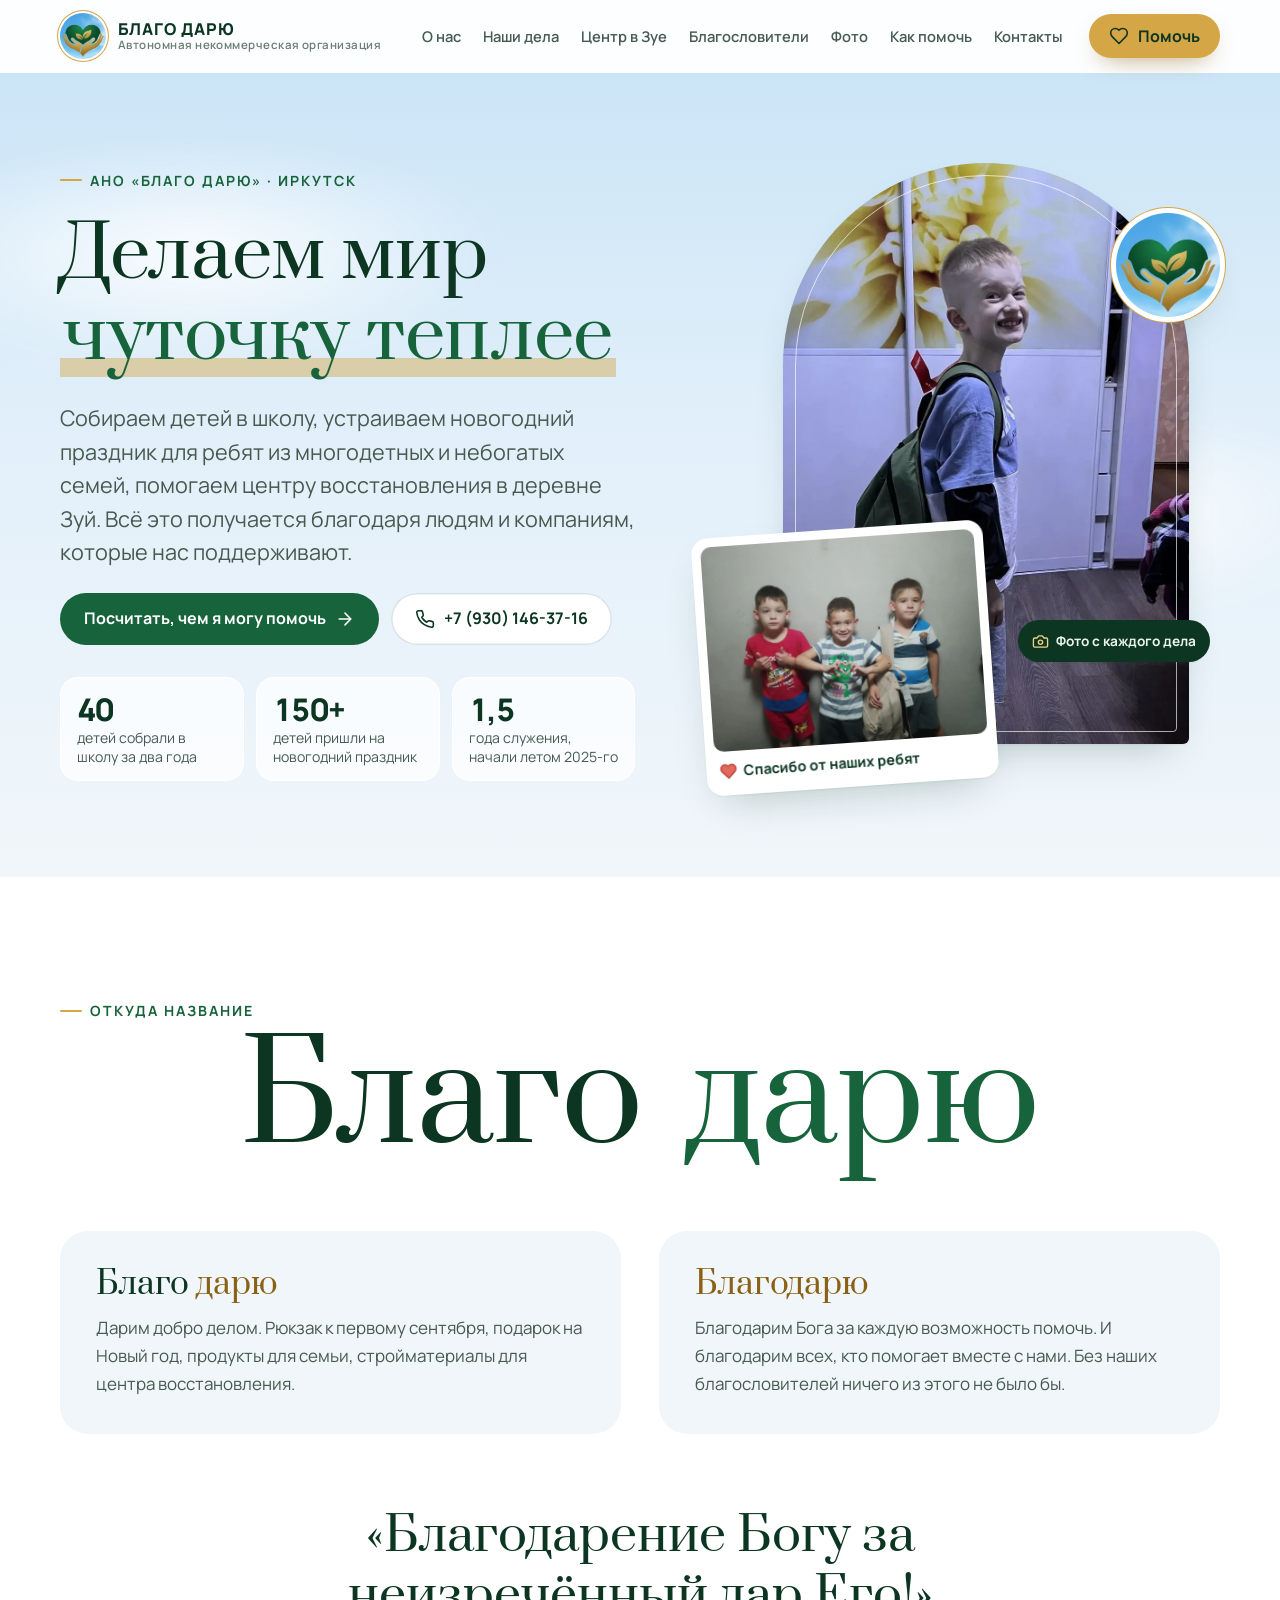
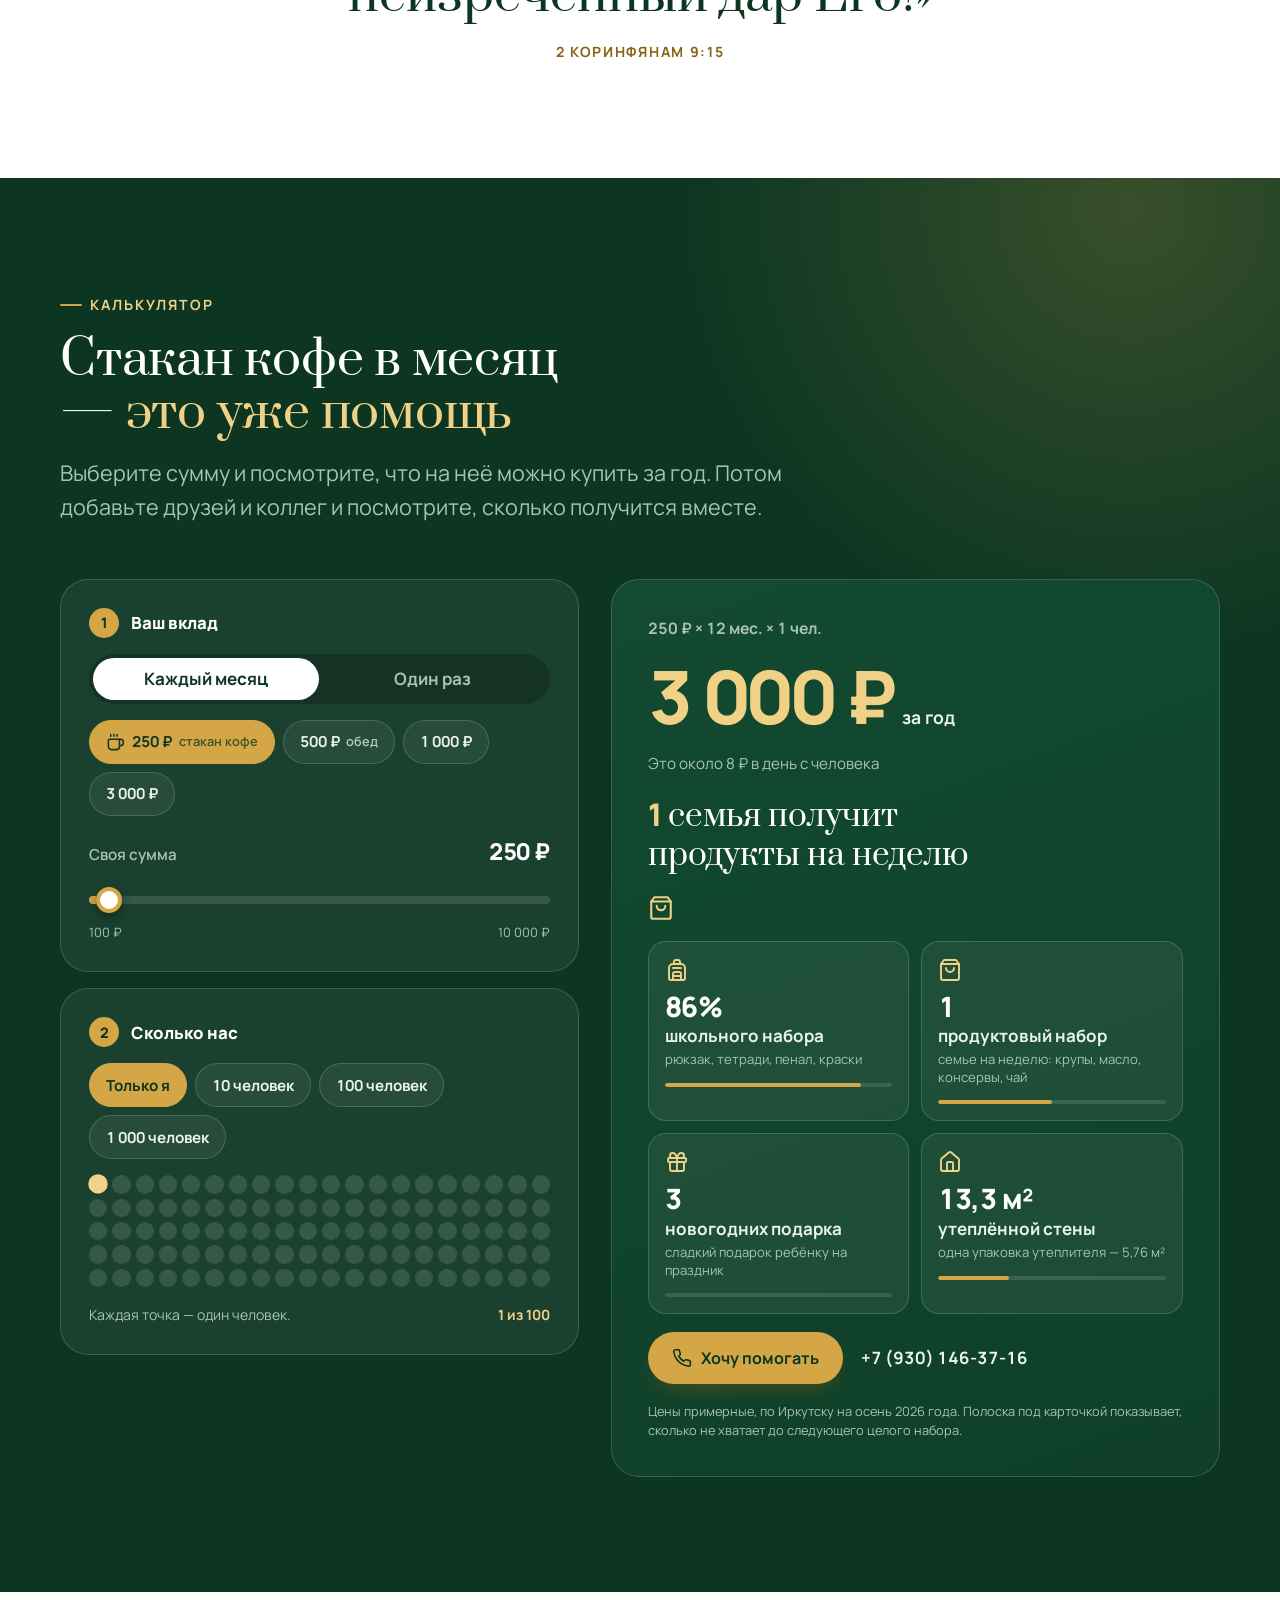
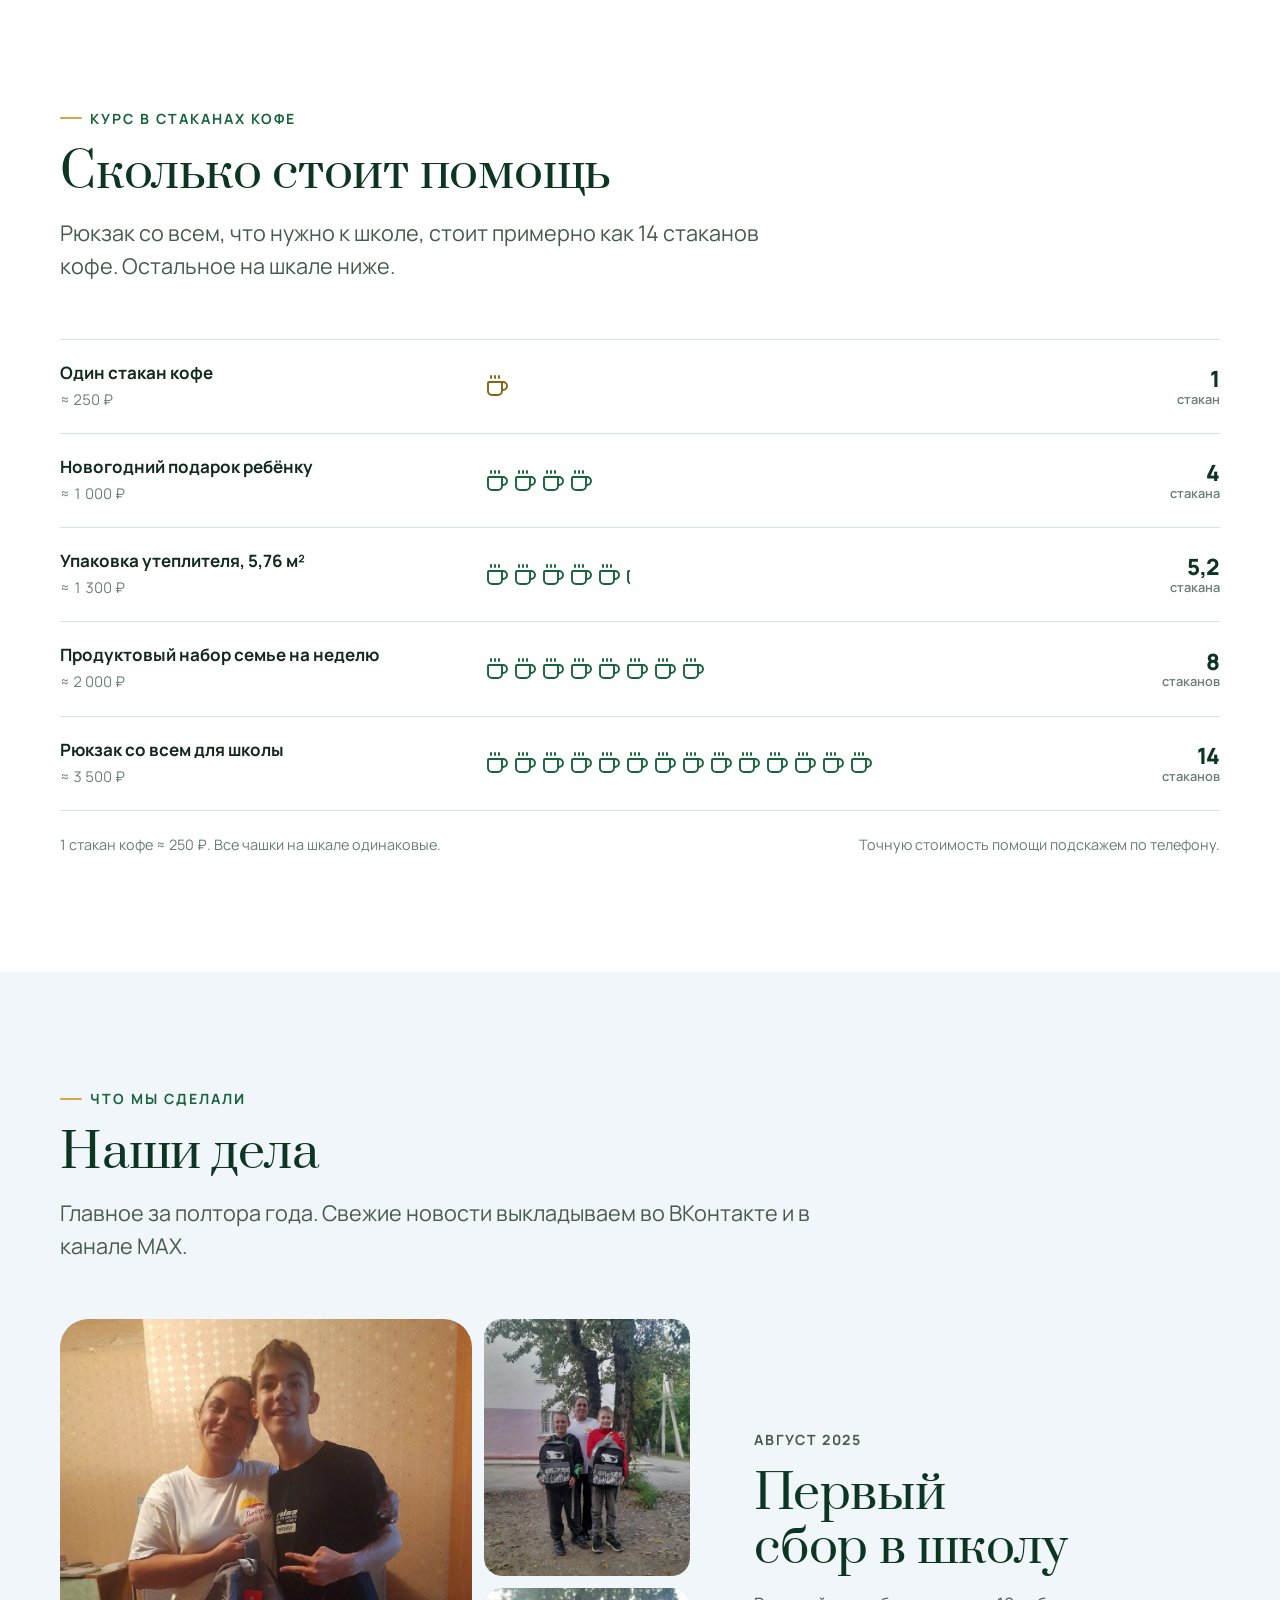
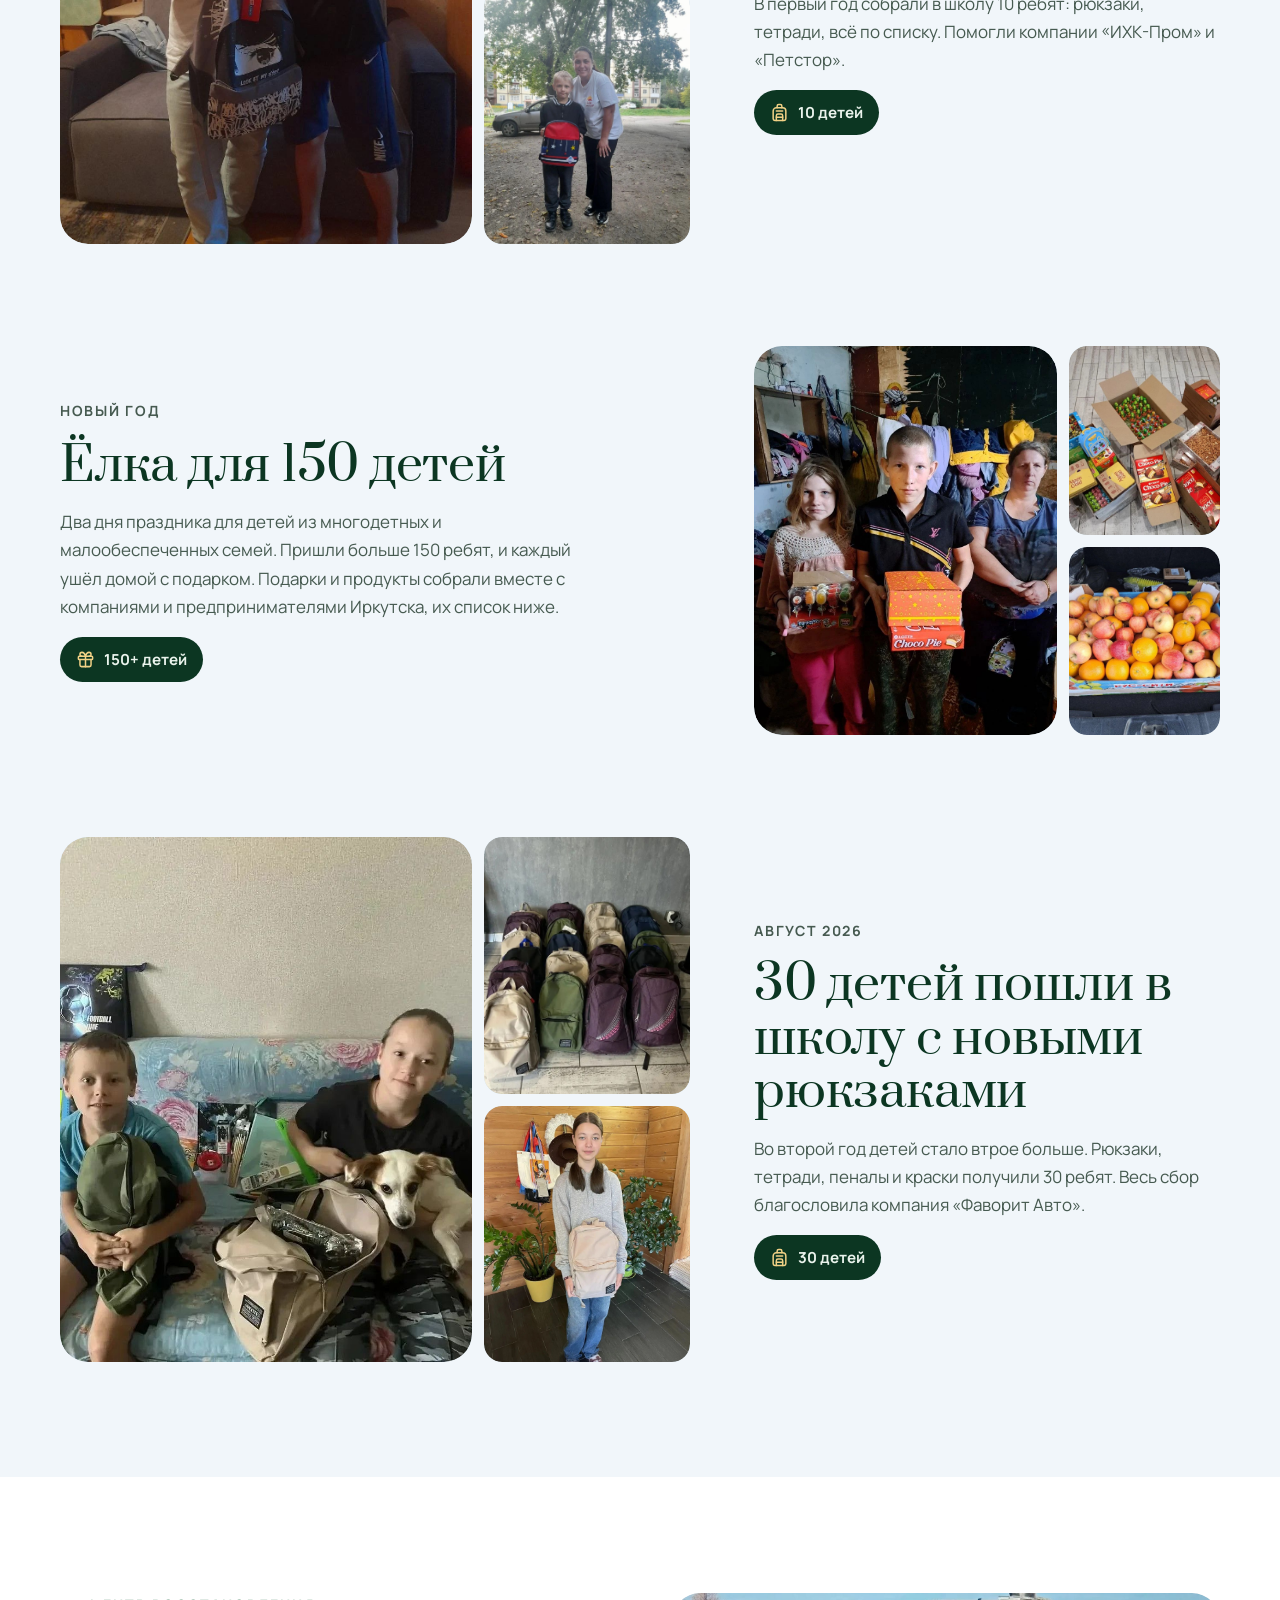
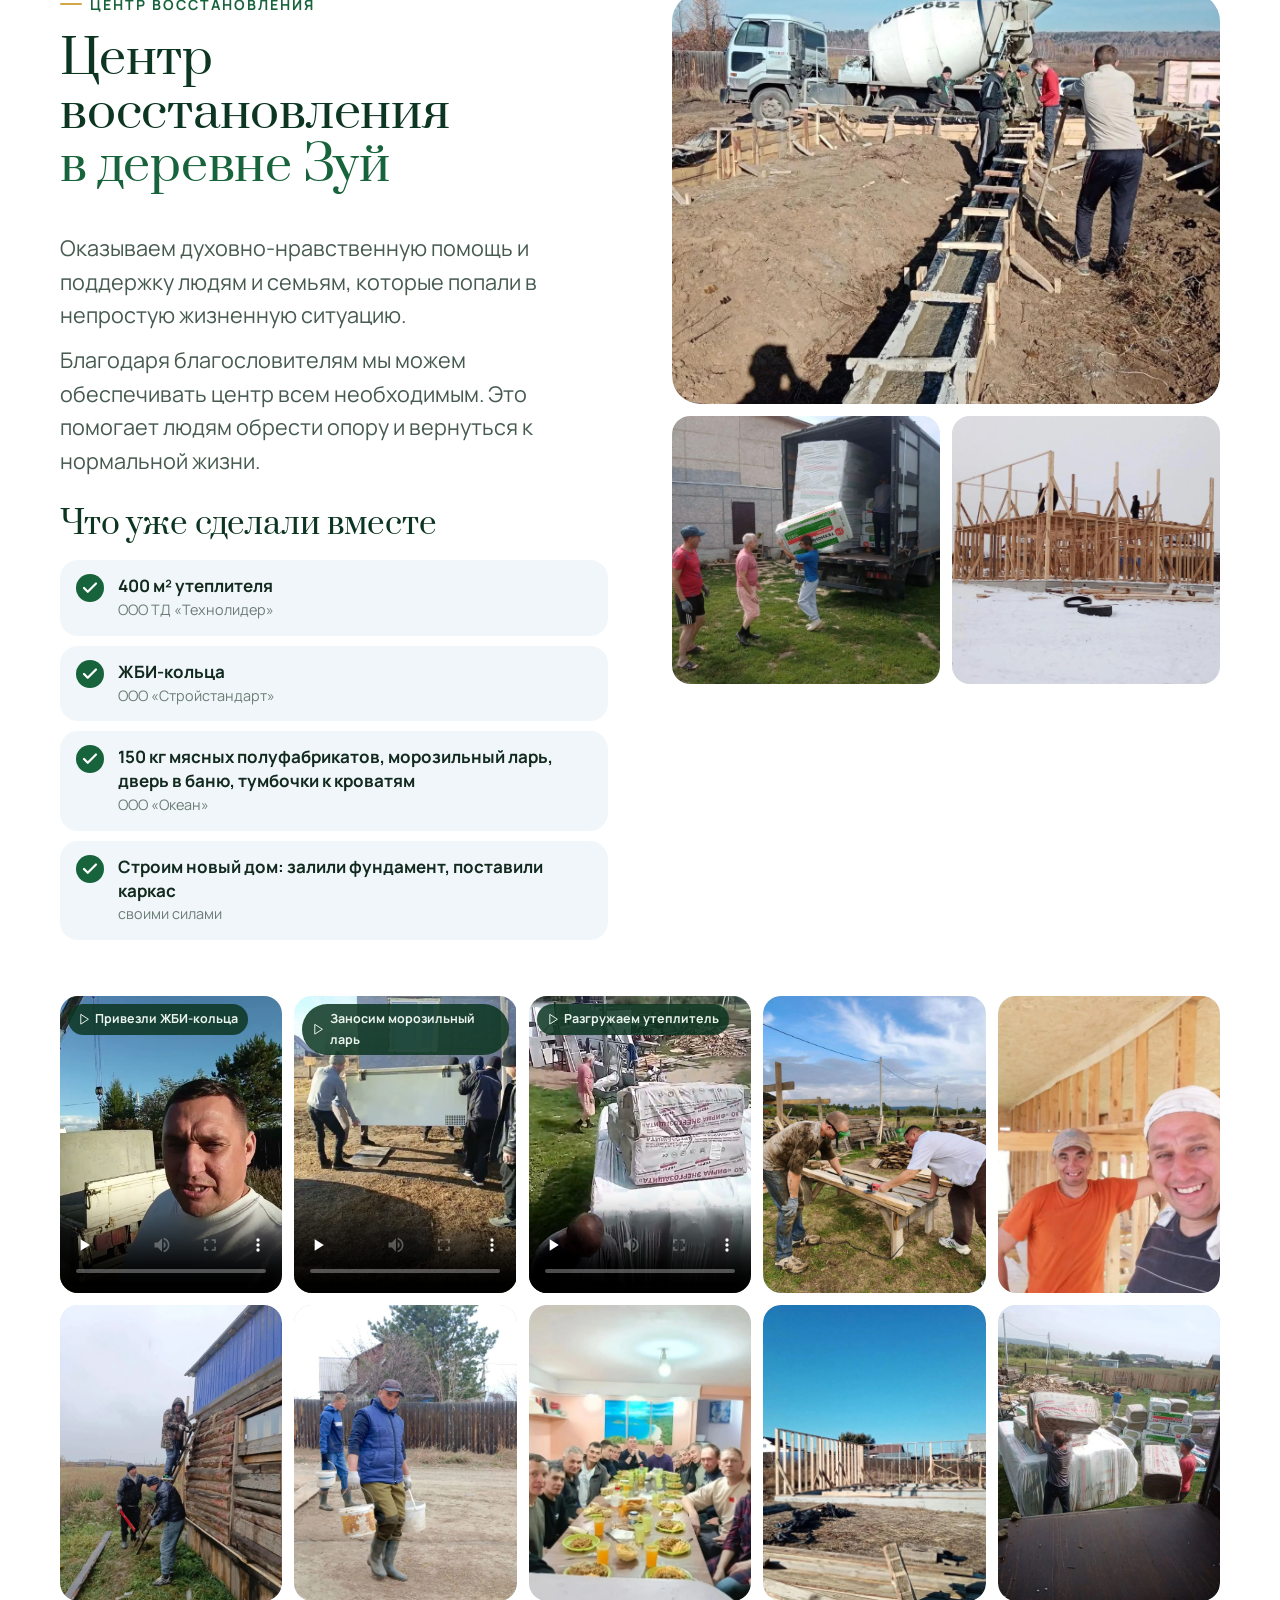
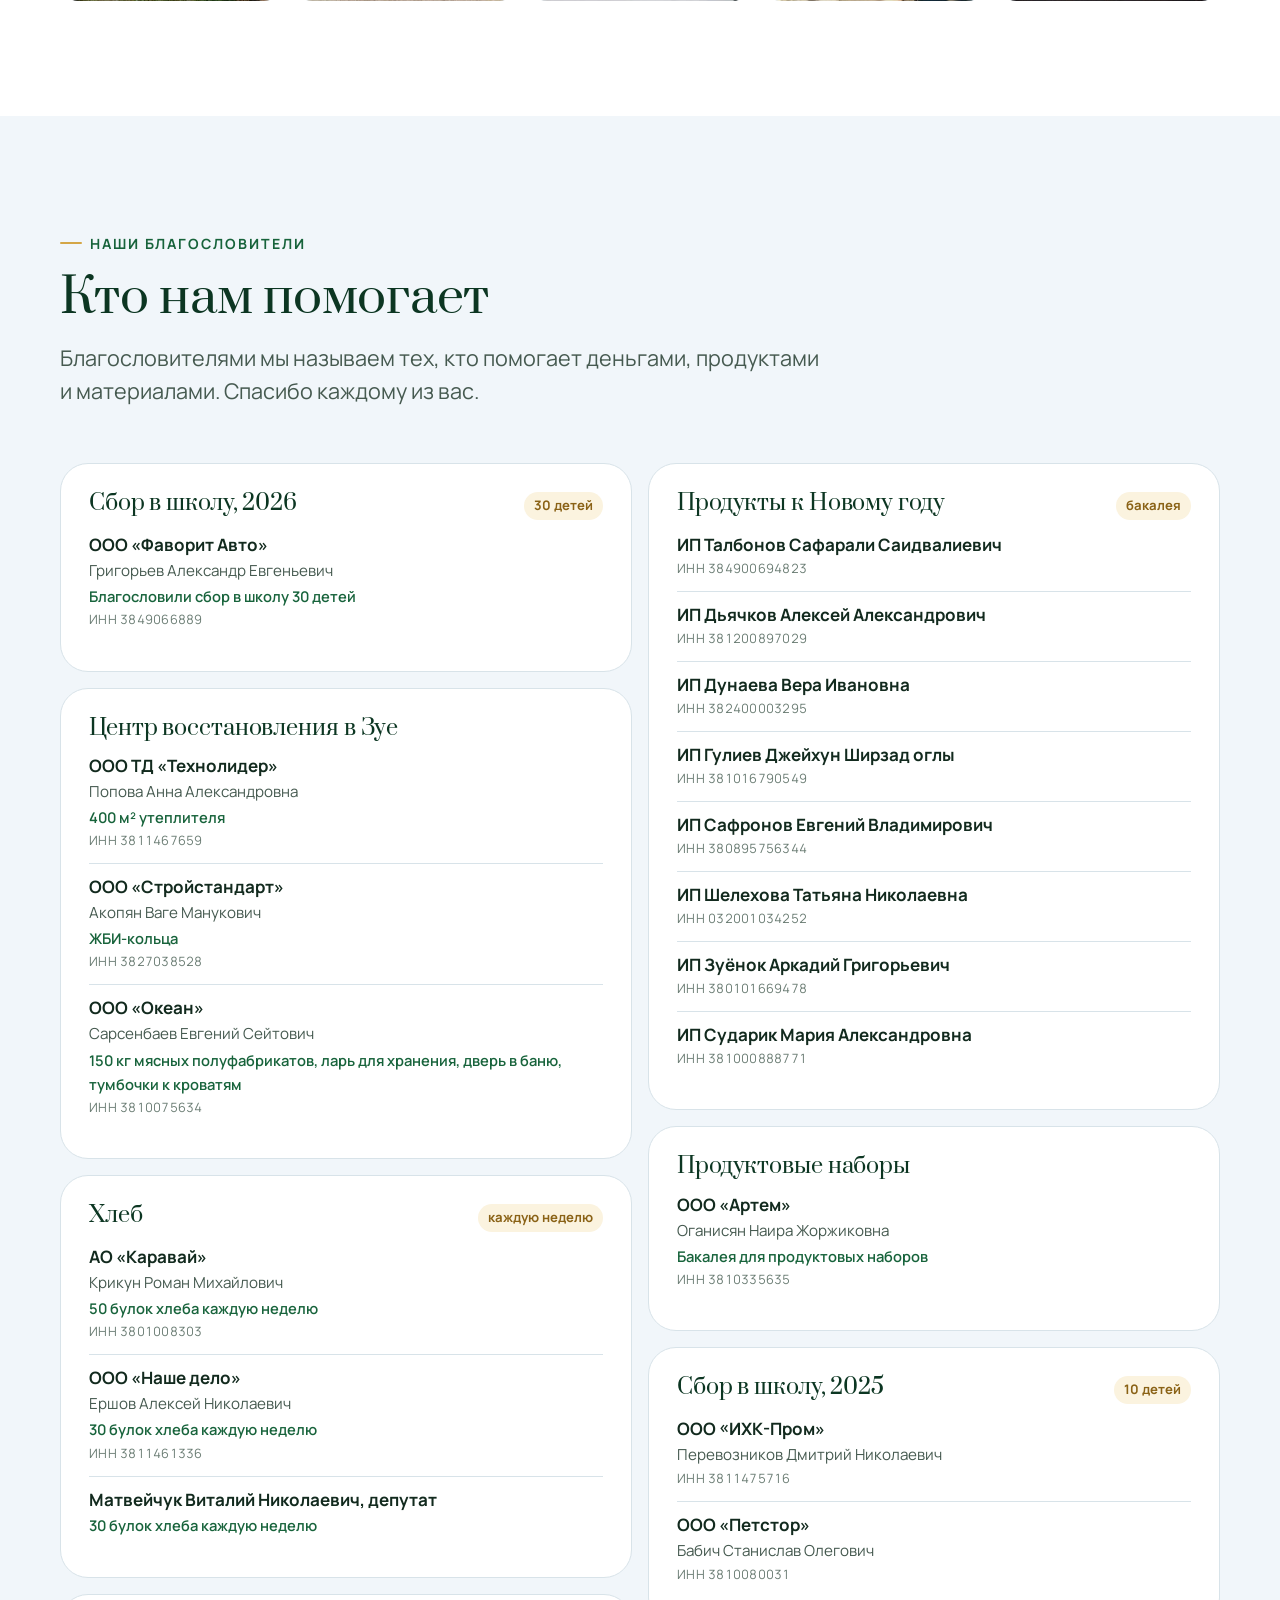
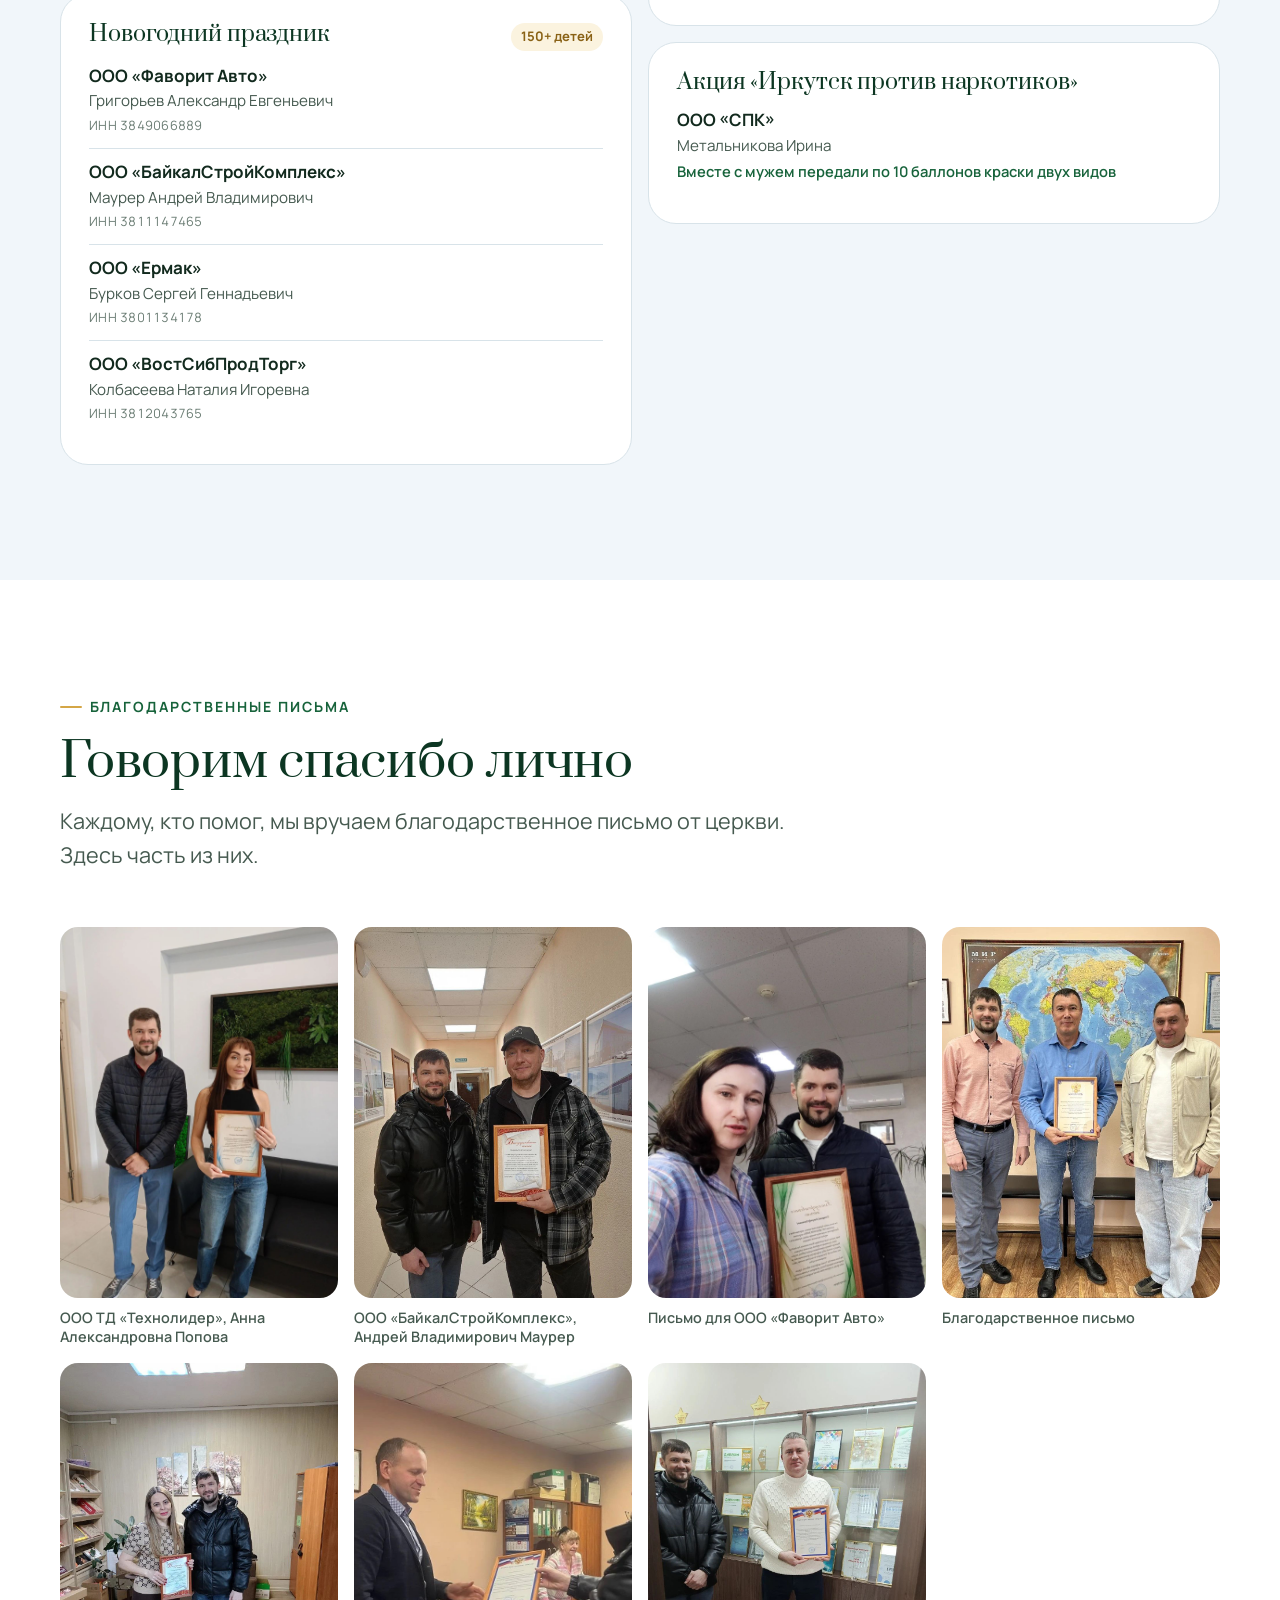
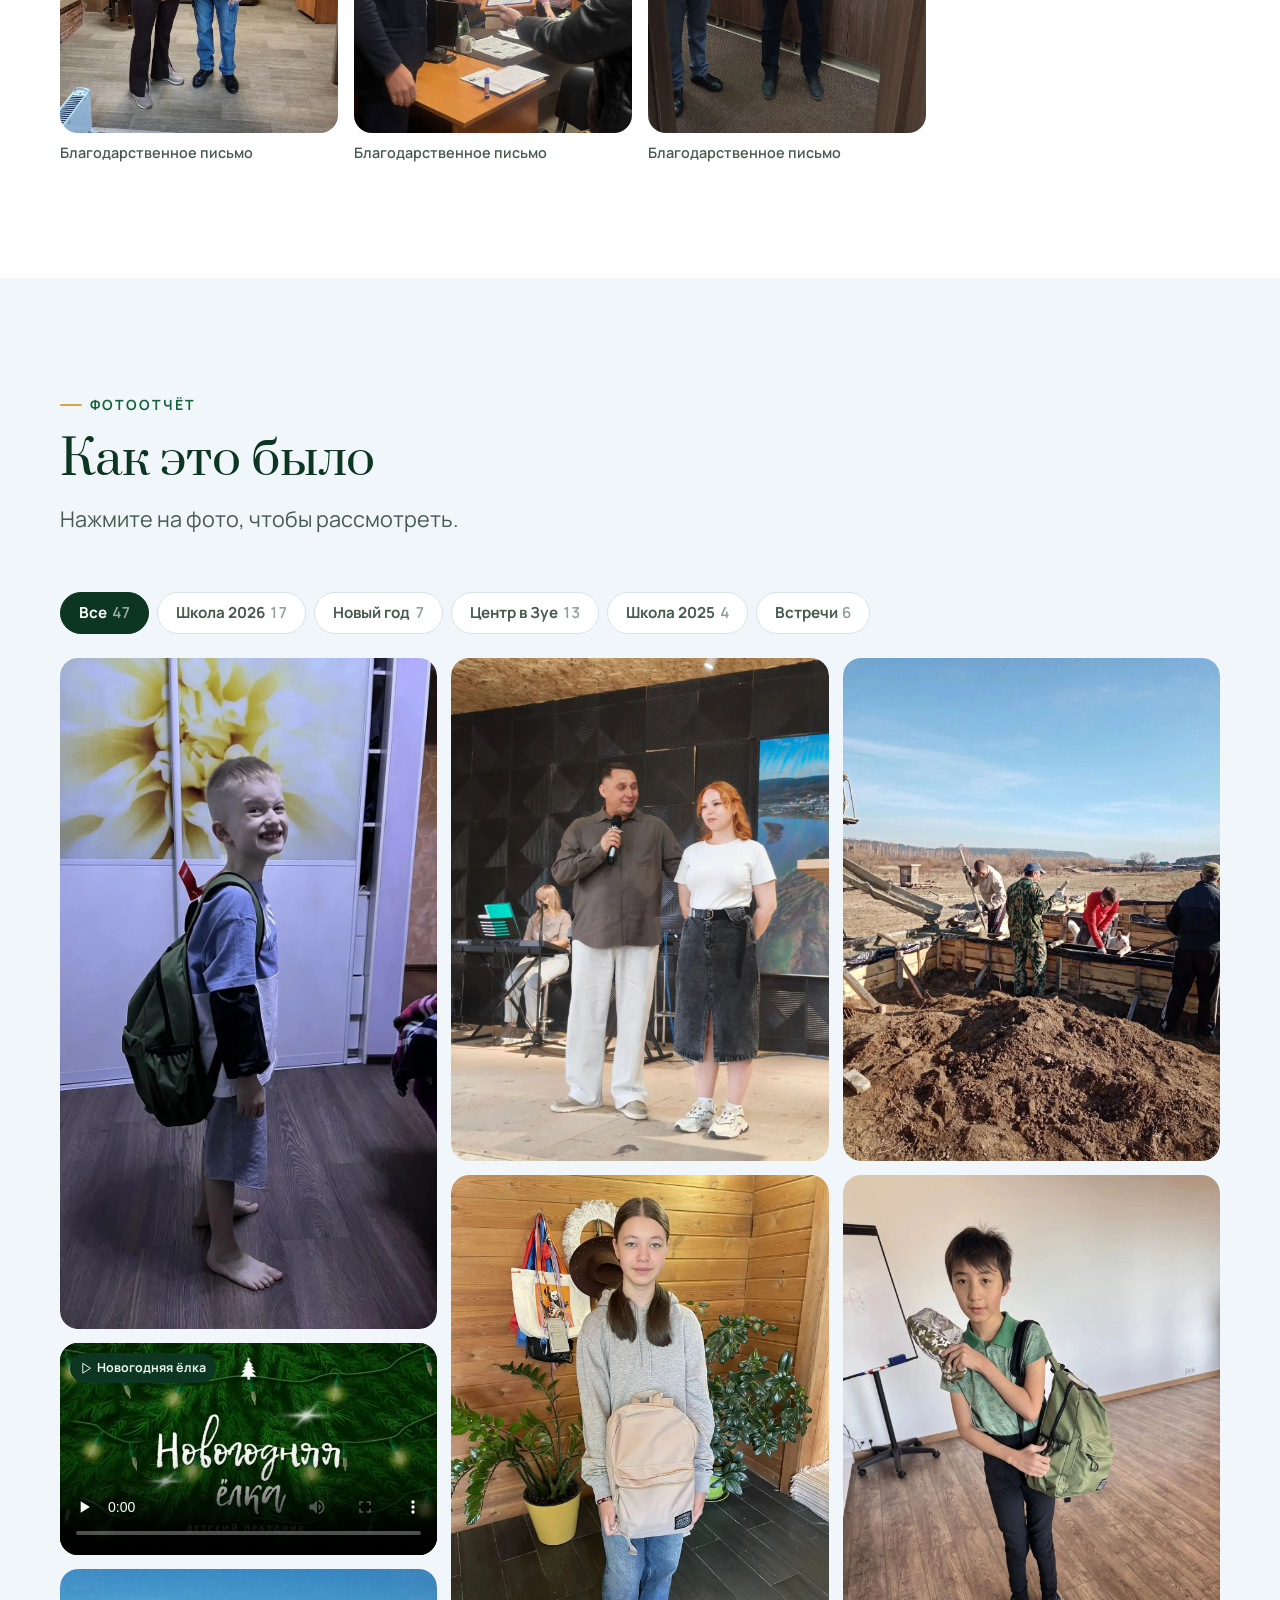
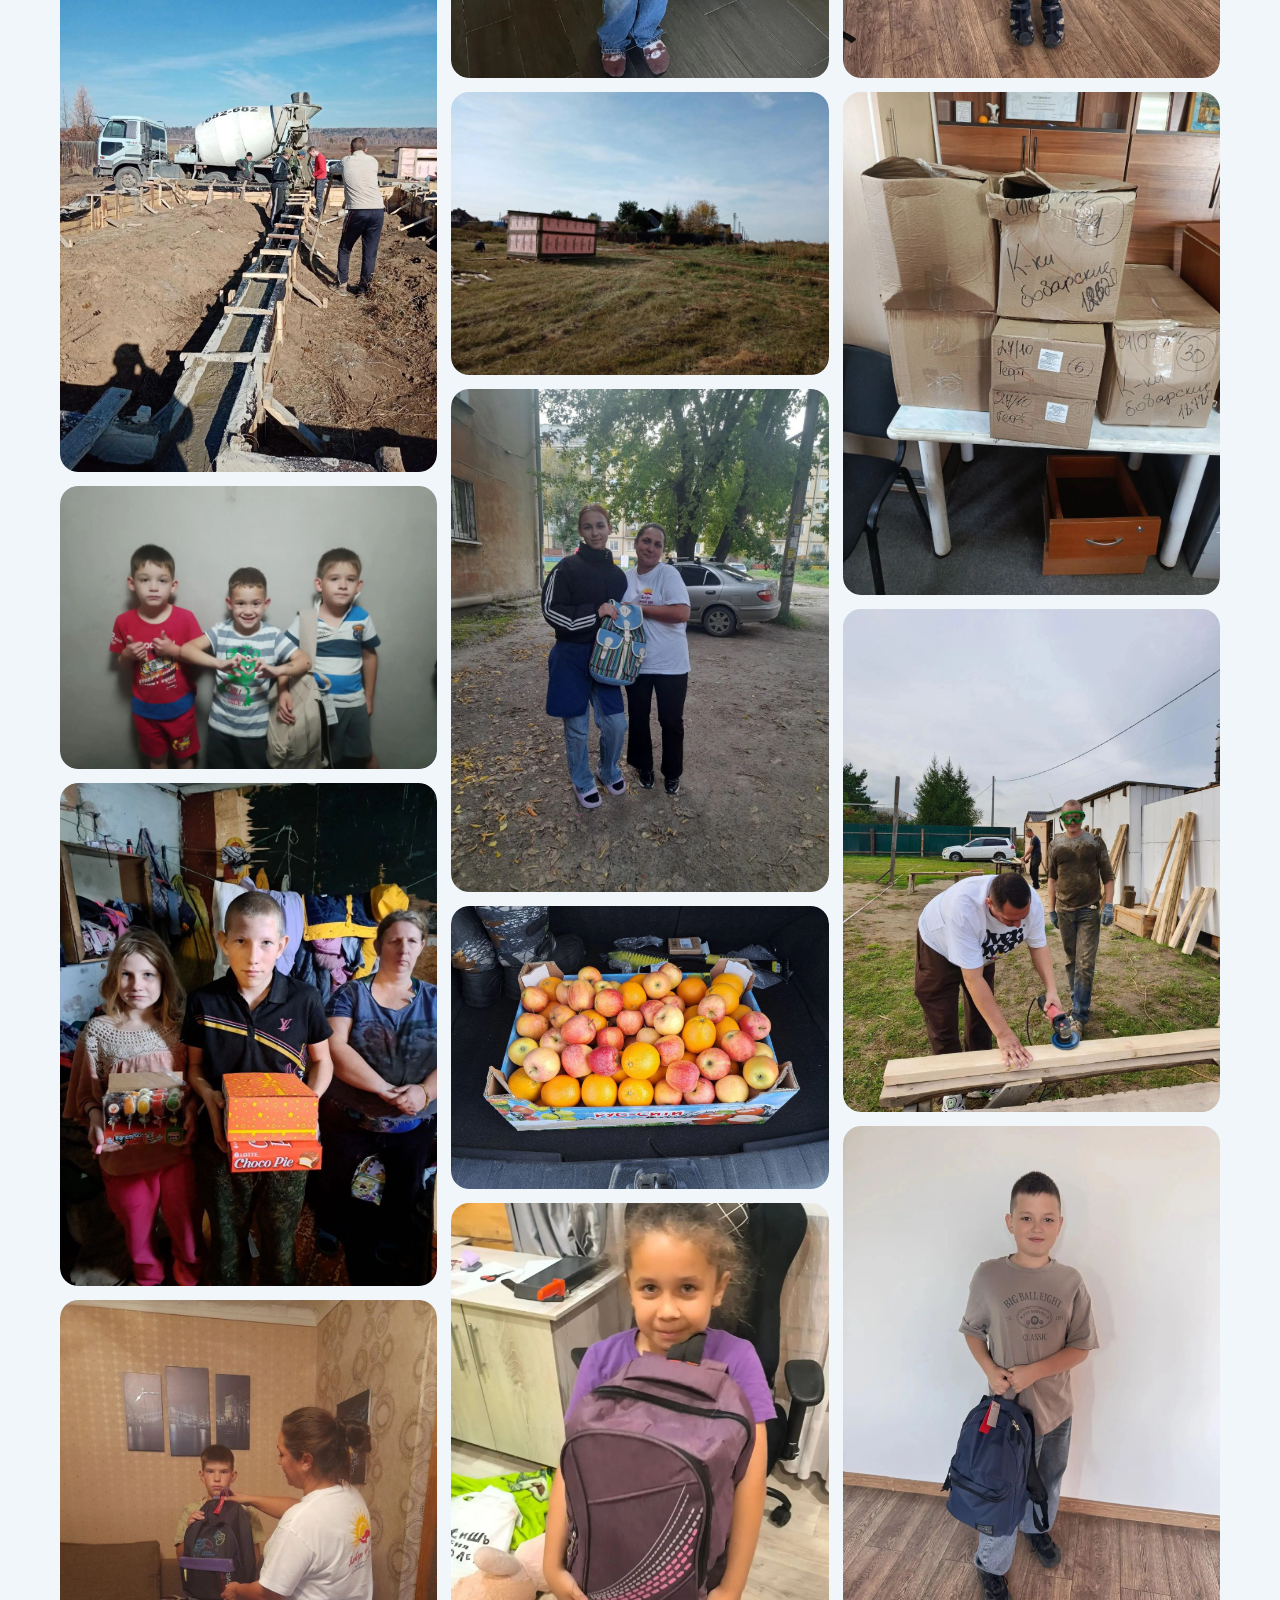
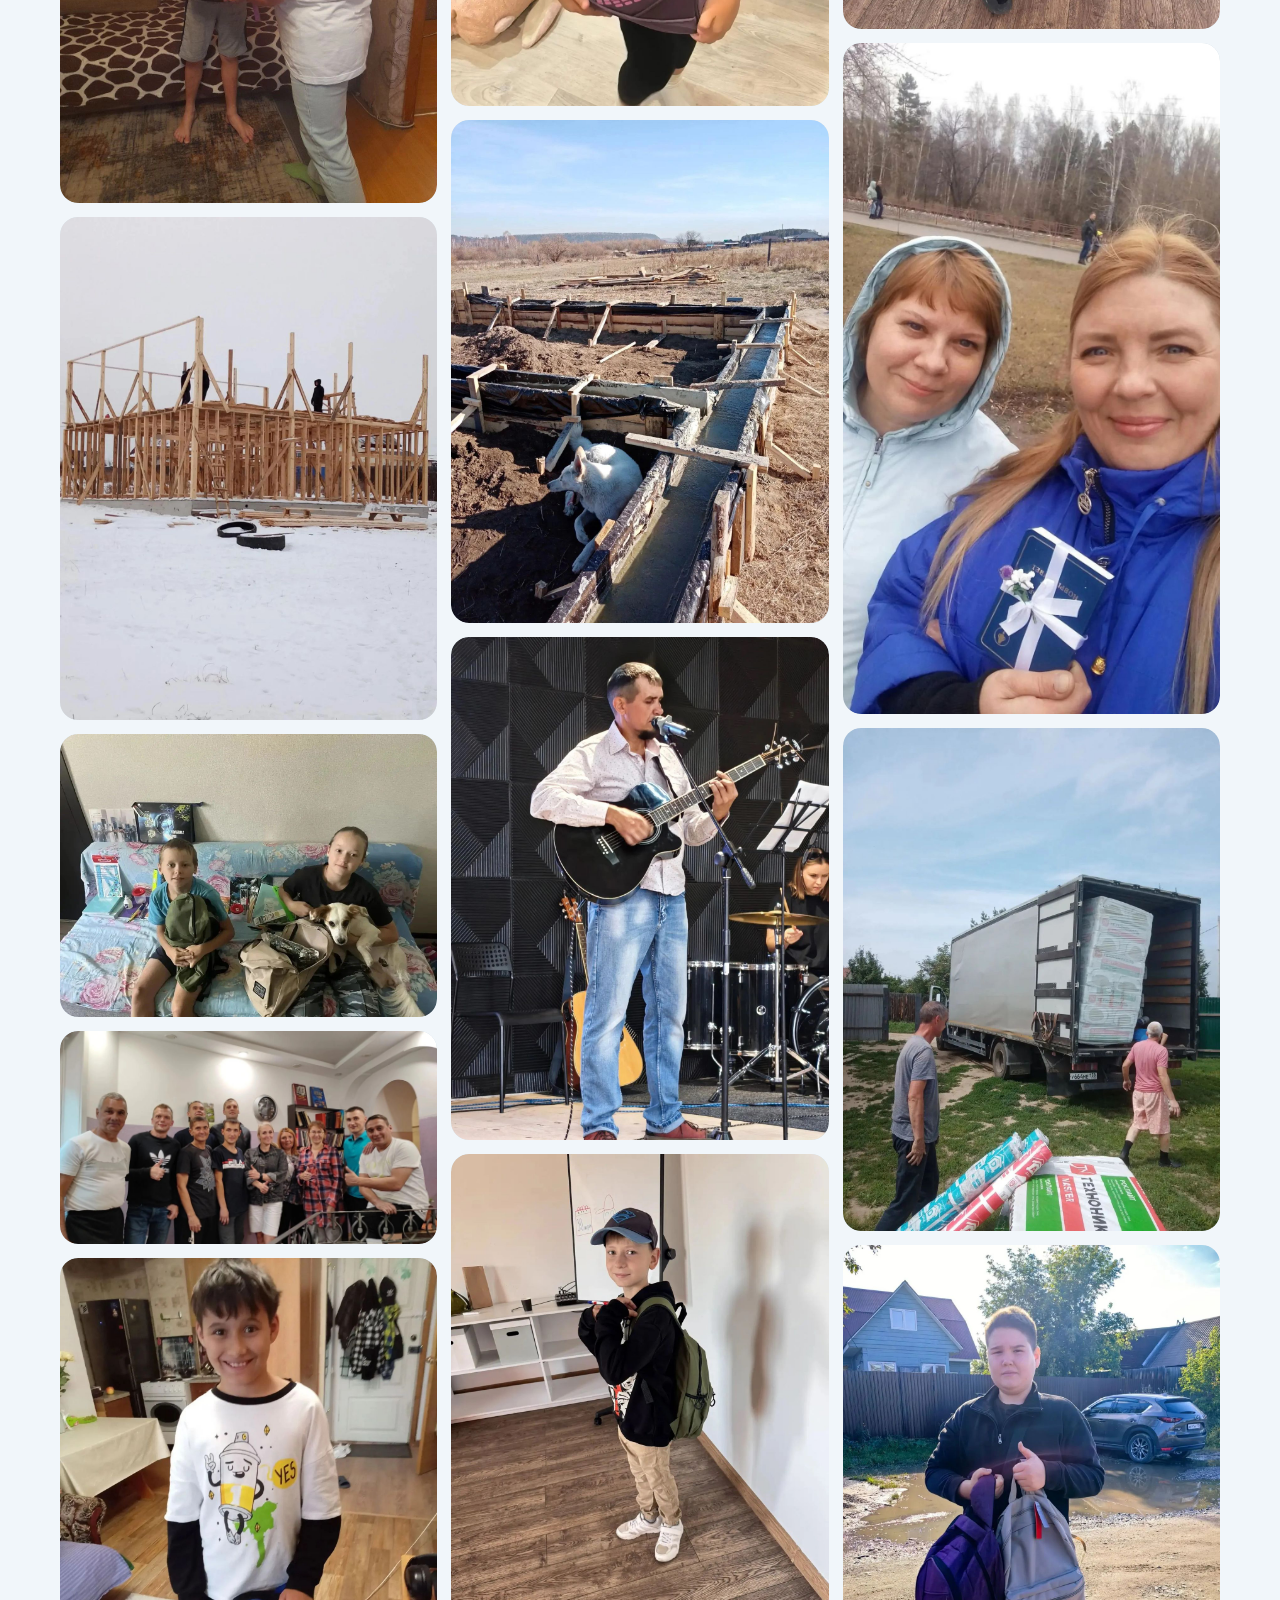
==== commit 6d4d5d71: "Обновление сайта через админку" ====
--- a/index.html
+++ b/index.html
@@ -18,13 +18,13 @@
 <link rel="stylesheet" href="assets/site.css?v=3">
 </head>
 <body>
-<div id="bd-root" data-version="2026-11-15T12:00:00.000Z"><svg width="0" height="0" style="position:absolute" aria-hidden="true" focusable="false"><symbol id="i-coffee" viewBox="0 0 24 24"><path d="M10 2v2M14 2v2M6 2v2"/><path d="M16 8a1 1 0 0 1 1 1v8a4 4 0 0 1-4 4H7a4 4 0 0 1-4-4V9a1 1 0 0 1 1-1h14a4 4 0 1 1 0 8h-1"/></symbol><symbol id="i-backpack" viewBox="0 0 24 24"><path d="M4 10a4 4 0 0 1 4-4h8a4 4 0 0 1 4 4v10a2 2 0 0 1-2 2H6a2 2 0 0 1-2-2Z"/><path d="M8 10h8M8 18h8"/><path d="M8 22v-6a2 2 0 0 1 2-2h4a2 2 0 0 1 2 2v6"/><path d="M9 6V4a2 2 0 0 1 2-2h2a2 2 0 0 1 2 2v2"/></symbol><symbol id="i-home" viewBox="0 0 24 24"><path d="M15 21v-8a1 1 0 0 0-1-1h-4a1 1 0 0 0-1 1v8"/><path d="M3 10a2 2 0 0 1 .709-1.528l7-5.999a2 2 0 0 1 2.582 0l7 5.999A2 2 0 0 1 21 10v9a2 2 0 0 1-2 2H5a2 2 0 0 1-2-2z"/></symbol><symbol id="i-bag" viewBox="0 0 24 24"><path d="M6 2 3 6v14a2 2 0 0 0 2 2h14a2 2 0 0 0 2-2V6l-3-4Z"/><path d="M3 6h18"/><path d="M16 10a4 4 0 0 1-8 0"/></symbol><symbol id="i-book" viewBox="0 0 24 24"><path d="M12 7v14"/><path d="M3 18a1 1 0 0 1-1-1V4a1 1 0 0 1 1-1h5a4 4 0 0 1 4 4 4 4 0 0 1 4-4h5a1 1 0 0 1 1 1v13a1 1 0 0 1-1 1h-6a3 3 0 0 0-3 3 3 3 0 0 0-3-3z"/></symbol><symbol id="i-phone" viewBox="0 0 24 24"><path d="M22 16.92v3a2 2 0 0 1-2.18 2 19.79 19.79 0 0 1-8.63-3.07 19.5 19.5 0 0 1-6-6 19.79 19.79 0 0 1-3.07-8.67A2 2 0 0 1 4.11 2h3a2 2 0 0 1 2 1.72 12.84 12.84 0 0 0 .7 2.81 2 2 0 0 1-.45 2.11L8.09 9.91a16 16 0 0 0 6 6l1.27-1.27a2 2 0 0 1 2.11-.45 12.84 12.84 0 0 0 2.81.7A2 2 0 0 1 22 16.92z"/></symbol><symbol id="i-heart" viewBox="0 0 24 24"><path d="M19 14c1.49-1.46 3-3.21 3-5.5A5.5 5.5 0 0 0 16.5 3c-1.76 0-3 .5-4.5 2-1.5-1.5-2.74-2-4.5-2A5.5 5.5 0 0 0 2 8.5c0 2.3 1.5 4.05 3 5.5l7 7Z"/></symbol><symbol id="i-users" viewBox="0 0 24 24"><path d="M16 21v-2a4 4 0 0 0-4-4H6a4 4 0 0 0-4 4v2"/><circle cx="9" cy="7" r="4"/><path d="M22 21v-2a4 4 0 0 0-3-3.87M16 3.13a4 4 0 0 1 0 7.75"/></symbol><symbol id="i-truck" viewBox="0 0 24 24"><path d="M14 18V6a2 2 0 0 0-2-2H4a2 2 0 0 0-2 2v11a1 1 0 0 0 1 1h2"/><path d="M15 18H9"/><path d="M19 18h2a1 1 0 0 0 1-1v-3.65a1 1 0 0 0-.22-.624l-3.48-4.35A1 1 0 0 0 17.52 8H14"/><circle cx="17" cy="18" r="2"/><circle cx="7" cy="18" r="2"/></symbol><symbol id="i-box" viewBox="0 0 24 24"><path d="M11 21.73a2 2 0 0 0 2 0l7-4A2 2 0 0 0 21 16V8a2 2 0 0 0-1-1.73l-7-4a2 2 0 0 0-2 0l-7 4A2 2 0 0 0 3 8v8a2 2 0 0 0 1 1.73z"/><path d="M12 22V12"/><path d="m3.3 7 7.703 4.734a2 2 0 0 0 1.994 0L20.7 7"/><path d="m7.5 4.27 9 5.15"/></symbol><symbol id="i-building" viewBox="0 0 24 24"><path d="M6 22V4a2 2 0 0 1 2-2h8a2 2 0 0 1 2 2v18Z"/><path d="M6 12H4a2 2 0 0 0-2 2v6a2 2 0 0 0 2 2h2M18 9h2a2 2 0 0 1 2 2v9a2 2 0 0 1-2 2h-2"/><path d="M10 6h4M10 10h4M10 14h4M10 18h4"/></symbol><symbol id="i-share" viewBox="0 0 24 24"><circle cx="18" cy="5" r="3"/><circle cx="6" cy="12" r="3"/><circle cx="18" cy="19" r="3"/><path d="m8.59 13.51 6.83 3.98M15.41 6.51l-6.82 3.98"/></symbol><symbol id="i-copy" viewBox="0 0 24 24"><rect x="8" y="8" width="14" height="14" rx="2"/><path d="M4 16c-1.1 0-2-.9-2-2V4c0-1.1.9-2 2-2h10c1.1 0 2 .9 2 2"/></symbol><symbol id="i-arrow" viewBox="0 0 24 24"><path d="M5 12h14M12 5l7 7-7 7"/></symbol><symbol id="i-x" viewBox="0 0 24 24"><path d="M18 6 6 18M6 6l12 12"/></symbol><symbol id="i-plus" viewBox="0 0 24 24"><path d="M5 12h14M12 5v14"/></symbol><symbol id="i-left" viewBox="0 0 24 24"><path d="m15 18-6-6 6-6"/></symbol><symbol id="i-right" viewBox="0 0 24 24"><path d="m9 18 6-6-6-6"/></symbol><symbol id="i-menu" viewBox="0 0 24 24"><path d="M4 7h16M4 12h16M4 17h16"/></symbol><symbol id="i-camera" viewBox="0 0 24 24"><path d="M14.5 4h-5L7 7H4a2 2 0 0 0-2 2v9a2 2 0 0 0 2 2h16a2 2 0 0 0 2-2V9a2 2 0 0 0-2-2h-3l-2.5-3z"/><circle cx="12" cy="13" r="3"/></symbol><symbol id="i-flame" viewBox="0 0 24 24"><path d="M8.5 14.5A2.5 2.5 0 0 0 11 12c0-1.38-.5-2-1-3-1.072-2.143-.224-4.054 2-6 .5 2.5 2 4.9 4 6.5 2 1.6 3 3.5 3 5.5a7 7 0 1 1-14 0c0-1.153.433-2.294 1-3a2.5 2.5 0 0 0 2.5 2.5z"/></symbol><symbol id="i-sprout" viewBox="0 0 24 24"><path d="M7 20h10"/><path d="M10 20c5.5-2.5.8-6.4 3-10"/><path d="M9.5 9.4c1.1.8 1.8 2.2 2.3 3.7-2 .4-3.5.4-4.8-.3-1.2-.6-2.3-1.9-3-4.2 2.8-.5 4.4 0 5.5.8z"/><path d="M14.1 6a7 7 0 0 0-1.1 4c1.9-.1 3.3-.6 4.3-1.4 1-1 1.6-2.3 1.7-4.6-2.7.1-4 1-4.9 2z"/></symbol><symbol id="i-pin" viewBox="0 0 24 24"><path d="M20 10c0 4.993-5.539 10.193-7.399 11.799a1 1 0 0 1-1.202 0C9.539 20.193 4 14.993 4 10a8 8 0 0 1 16 0"/><circle cx="12" cy="10" r="3"/></symbol><symbol id="i-letter" viewBox="0 0 24 24"><rect x="2" y="4" width="20" height="16" rx="2"/><path d="m22 7-8.97 5.7a1.94 1.94 0 0 1-2.06 0L2 7"/></symbol><symbol id="i-play" viewBox="0 0 24 24"><path d="M6 3 20 12 6 21Z"/></symbol><symbol id="i-ext" viewBox="0 0 24 24"><path d="M15 3h6v6M10 14 21 3M18 13v6a2 2 0 0 1-2 2H5a2 2 0 0 1-2-2V8a2 2 0 0 1 2-2h6"/></symbol><symbol id="i-gift" viewBox="0 0 24 24"><rect x="3" y="8" width="18" height="4" rx="1"/><path d="M12 8v13"/><path d="M19 12v7a2 2 0 0 1-2 2H7a2 2 0 0 1-2-2v-7"/><path d="M7.5 8a2.5 2.5 0 0 1 0-5A4.8 8 0 0 1 12 8a4.8 8 0 0 1 4.5-5 2.5 2.5 0 0 1 0 5"/></symbol><symbol id="i-hammer" viewBox="0 0 24 24"><path d="m15 12-8.373 8.373a1 1 0 1 1-3-3L12 9"/><path d="m18 15 4-4"/><path d="m21.5 11.5-1.914-1.914A2 2 0 0 1 19 8.172V7l-2.26-2.26a6 6 0 0 0-4.202-1.756L9 2.96l.92.82A6.18 6.18 0 0 1 12 8.4V10l2 2h1.172a2 2 0 0 1 1.414.586L18.5 14.5"/></symbol><symbol id="i-check" viewBox="0 0 24 24"><path d="M20 6 9 17l-5-5"/></symbol><symbol id="i-church" viewBox="0 0 24 24"><path d="M10 9h4"/><path d="M12 7v5"/><path d="M14 22v-4a2 2 0 0 0-4 0v4"/><path d="M18 22V5.618a1 1 0 0 0-.553-.894l-4.553-2.277a2 2 0 0 0-1.788 0L6.553 4.724A1 1 0 0 0 6 5.618V22"/><path d="m18 7 3.447 1.724a1 1 0 0 1 .553.894V20a2 2 0 0 1-2 2H4a2 2 0 0 1-2-2V9.618a1 1 0 0 1 .553-.894L6 7"/></symbol></svg><header class="top"><div class="wrap top-in"><a class="brand" href="#hero"><span class="emblem" aria-hidden="true" style="background-image:url('images/logo.jpg')"></span><span class="brand-name">Благо Дарю<small>Автономная некоммерческая организация</small></span></a><nav class="nav" aria-label="Разделы сайта"><a href="#about">О нас</a><a href="#deeds">Наши дела</a><a href="#center">Центр в Зуе</a><a href="#partners">Благословители</a><a href="#gallery">Фото</a><a href="#help">Как помочь</a><a href="#contacts">Контакты</a></nav><a class="btn btn-gold top-btn" href="#help"><svg class="ic" aria-hidden="true"><use href="#i-heart"/></svg>Помочь</a><button class="burger" type="button" aria-expanded="false" aria-label="Открыть меню"><svg class="ic" aria-hidden="true"><use href="#i-menu"/></svg></button></div></header><main><section class="hero" id="hero"><div class="wrap hero-in"><div class="hero-text"><p class="eyebrow">АНО «Благо Дарю» · Иркутск</p><h1>Делаем мир <span class="accent">чуточку теплее</span></h1><div class="lead"><p>Собираем детей в школу, устраиваем новогодний праздник для ребят из многодетных и небогатых семей, помогаем центру восстановления в деревне Зуй. Всё это получается благодаря людям и компаниям, которые нас поддерживают.</p></div><div class="hero-cta"><a class="btn btn-leaf" href="#calc">Посчитать, чем я могу помочь<svg class="ic" aria-hidden="true"><use href="#i-arrow"/></svg></a><a class="btn btn-ghost" href="tel:+79301463716"><svg class="ic" aria-hidden="true"><use href="#i-phone"/></svg>+7 (930) 146-37-16</a></div><ul class="facts" style="--n:3"><li><b>40</b><span>детей собрали в школу за два года</span></li><li><b>150+</b><span>детей пришли на новогодний праздник</span></li><li><b>1,5</b><span>года служения, начали летом 2025-го</span></li></ul></div><div class="hero-art"><div class="arch"><img src="images/school26-01.jpg" alt="Мальчик радуется новому рюкзаку" width="900" height="1600" fetchpriority="high" style="object-position:50% 22%"></div><figure class="polaroid"><img src="images/school26-02.jpg" alt="Трое мальчишек показывают сердце руками" width="1600" height="1200" loading="lazy"><figcaption><svg class="ic" aria-hidden="true"><use href="#i-heart"/></svg>Спасибо от наших ребят</figcaption></figure><span class="badge" role="img" aria-label="Логотип «Благо Дарю»" style="background-image:url('images/logo.jpg')"></span><p class="note"><svg class="ic" aria-hidden="true"><use href="#i-camera"/></svg>Фото с каждого дела</p></div></div></section>
+<div id="bd-root" data-version="2026-11-16T01:33:27.294Z"><svg width="0" height="0" style="position:absolute" aria-hidden="true" focusable="false"><symbol id="i-coffee" viewBox="0 0 24 24"><path d="M10 2v2M14 2v2M6 2v2"/><path d="M16 8a1 1 0 0 1 1 1v8a4 4 0 0 1-4 4H7a4 4 0 0 1-4-4V9a1 1 0 0 1 1-1h14a4 4 0 1 1 0 8h-1"/></symbol><symbol id="i-backpack" viewBox="0 0 24 24"><path d="M4 10a4 4 0 0 1 4-4h8a4 4 0 0 1 4 4v10a2 2 0 0 1-2 2H6a2 2 0 0 1-2-2Z"/><path d="M8 10h8M8 18h8"/><path d="M8 22v-6a2 2 0 0 1 2-2h4a2 2 0 0 1 2 2v6"/><path d="M9 6V4a2 2 0 0 1 2-2h2a2 2 0 0 1 2 2v2"/></symbol><symbol id="i-home" viewBox="0 0 24 24"><path d="M15 21v-8a1 1 0 0 0-1-1h-4a1 1 0 0 0-1 1v8"/><path d="M3 10a2 2 0 0 1 .709-1.528l7-5.999a2 2 0 0 1 2.582 0l7 5.999A2 2 0 0 1 21 10v9a2 2 0 0 1-2 2H5a2 2 0 0 1-2-2z"/></symbol><symbol id="i-bag" viewBox="0 0 24 24"><path d="M6 2 3 6v14a2 2 0 0 0 2 2h14a2 2 0 0 0 2-2V6l-3-4Z"/><path d="M3 6h18"/><path d="M16 10a4 4 0 0 1-8 0"/></symbol><symbol id="i-book" viewBox="0 0 24 24"><path d="M12 7v14"/><path d="M3 18a1 1 0 0 1-1-1V4a1 1 0 0 1 1-1h5a4 4 0 0 1 4 4 4 4 0 0 1 4-4h5a1 1 0 0 1 1 1v13a1 1 0 0 1-1 1h-6a3 3 0 0 0-3 3 3 3 0 0 0-3-3z"/></symbol><symbol id="i-phone" viewBox="0 0 24 24"><path d="M22 16.92v3a2 2 0 0 1-2.18 2 19.79 19.79 0 0 1-8.63-3.07 19.5 19.5 0 0 1-6-6 19.79 19.79 0 0 1-3.07-8.67A2 2 0 0 1 4.11 2h3a2 2 0 0 1 2 1.72 12.84 12.84 0 0 0 .7 2.81 2 2 0 0 1-.45 2.11L8.09 9.91a16 16 0 0 0 6 6l1.27-1.27a2 2 0 0 1 2.11-.45 12.84 12.84 0 0 0 2.81.7A2 2 0 0 1 22 16.92z"/></symbol><symbol id="i-heart" viewBox="0 0 24 24"><path d="M19 14c1.49-1.46 3-3.21 3-5.5A5.5 5.5 0 0 0 16.5 3c-1.76 0-3 .5-4.5 2-1.5-1.5-2.74-2-4.5-2A5.5 5.5 0 0 0 2 8.5c0 2.3 1.5 4.05 3 5.5l7 7Z"/></symbol><symbol id="i-users" viewBox="0 0 24 24"><path d="M16 21v-2a4 4 0 0 0-4-4H6a4 4 0 0 0-4 4v2"/><circle cx="9" cy="7" r="4"/><path d="M22 21v-2a4 4 0 0 0-3-3.87M16 3.13a4 4 0 0 1 0 7.75"/></symbol><symbol id="i-truck" viewBox="0 0 24 24"><path d="M14 18V6a2 2 0 0 0-2-2H4a2 2 0 0 0-2 2v11a1 1 0 0 0 1 1h2"/><path d="M15 18H9"/><path d="M19 18h2a1 1 0 0 0 1-1v-3.65a1 1 0 0 0-.22-.624l-3.48-4.35A1 1 0 0 0 17.52 8H14"/><circle cx="17" cy="18" r="2"/><circle cx="7" cy="18" r="2"/></symbol><symbol id="i-box" viewBox="0 0 24 24"><path d="M11 21.73a2 2 0 0 0 2 0l7-4A2 2 0 0 0 21 16V8a2 2 0 0 0-1-1.73l-7-4a2 2 0 0 0-2 0l-7 4A2 2 0 0 0 3 8v8a2 2 0 0 0 1 1.73z"/><path d="M12 22V12"/><path d="m3.3 7 7.703 4.734a2 2 0 0 0 1.994 0L20.7 7"/><path d="m7.5 4.27 9 5.15"/></symbol><symbol id="i-building" viewBox="0 0 24 24"><path d="M6 22V4a2 2 0 0 1 2-2h8a2 2 0 0 1 2 2v18Z"/><path d="M6 12H4a2 2 0 0 0-2 2v6a2 2 0 0 0 2 2h2M18 9h2a2 2 0 0 1 2 2v9a2 2 0 0 1-2 2h-2"/><path d="M10 6h4M10 10h4M10 14h4M10 18h4"/></symbol><symbol id="i-share" viewBox="0 0 24 24"><circle cx="18" cy="5" r="3"/><circle cx="6" cy="12" r="3"/><circle cx="18" cy="19" r="3"/><path d="m8.59 13.51 6.83 3.98M15.41 6.51l-6.82 3.98"/></symbol><symbol id="i-copy" viewBox="0 0 24 24"><rect x="8" y="8" width="14" height="14" rx="2"/><path d="M4 16c-1.1 0-2-.9-2-2V4c0-1.1.9-2 2-2h10c1.1 0 2 .9 2 2"/></symbol><symbol id="i-arrow" viewBox="0 0 24 24"><path d="M5 12h14M12 5l7 7-7 7"/></symbol><symbol id="i-x" viewBox="0 0 24 24"><path d="M18 6 6 18M6 6l12 12"/></symbol><symbol id="i-plus" viewBox="0 0 24 24"><path d="M5 12h14M12 5v14"/></symbol><symbol id="i-left" viewBox="0 0 24 24"><path d="m15 18-6-6 6-6"/></symbol><symbol id="i-right" viewBox="0 0 24 24"><path d="m9 18 6-6-6-6"/></symbol><symbol id="i-menu" viewBox="0 0 24 24"><path d="M4 7h16M4 12h16M4 17h16"/></symbol><symbol id="i-camera" viewBox="0 0 24 24"><path d="M14.5 4h-5L7 7H4a2 2 0 0 0-2 2v9a2 2 0 0 0 2 2h16a2 2 0 0 0 2-2V9a2 2 0 0 0-2-2h-3l-2.5-3z"/><circle cx="12" cy="13" r="3"/></symbol><symbol id="i-flame" viewBox="0 0 24 24"><path d="M8.5 14.5A2.5 2.5 0 0 0 11 12c0-1.38-.5-2-1-3-1.072-2.143-.224-4.054 2-6 .5 2.5 2 4.9 4 6.5 2 1.6 3 3.5 3 5.5a7 7 0 1 1-14 0c0-1.153.433-2.294 1-3a2.5 2.5 0 0 0 2.5 2.5z"/></symbol><symbol id="i-sprout" viewBox="0 0 24 24"><path d="M7 20h10"/><path d="M10 20c5.5-2.5.8-6.4 3-10"/><path d="M9.5 9.4c1.1.8 1.8 2.2 2.3 3.7-2 .4-3.5.4-4.8-.3-1.2-.6-2.3-1.9-3-4.2 2.8-.5 4.4 0 5.5.8z"/><path d="M14.1 6a7 7 0 0 0-1.1 4c1.9-.1 3.3-.6 4.3-1.4 1-1 1.6-2.3 1.7-4.6-2.7.1-4 1-4.9 2z"/></symbol><symbol id="i-pin" viewBox="0 0 24 24"><path d="M20 10c0 4.993-5.539 10.193-7.399 11.799a1 1 0 0 1-1.202 0C9.539 20.193 4 14.993 4 10a8 8 0 0 1 16 0"/><circle cx="12" cy="10" r="3"/></symbol><symbol id="i-letter" viewBox="0 0 24 24"><rect x="2" y="4" width="20" height="16" rx="2"/><path d="m22 7-8.97 5.7a1.94 1.94 0 0 1-2.06 0L2 7"/></symbol><symbol id="i-play" viewBox="0 0 24 24"><path d="M6 3 20 12 6 21Z"/></symbol><symbol id="i-ext" viewBox="0 0 24 24"><path d="M15 3h6v6M10 14 21 3M18 13v6a2 2 0 0 1-2 2H5a2 2 0 0 1-2-2V8a2 2 0 0 1 2-2h6"/></symbol><symbol id="i-gift" viewBox="0 0 24 24"><rect x="3" y="8" width="18" height="4" rx="1"/><path d="M12 8v13"/><path d="M19 12v7a2 2 0 0 1-2 2H7a2 2 0 0 1-2-2v-7"/><path d="M7.5 8a2.5 2.5 0 0 1 0-5A4.8 8 0 0 1 12 8a4.8 8 0 0 1 4.5-5 2.5 2.5 0 0 1 0 5"/></symbol><symbol id="i-hammer" viewBox="0 0 24 24"><path d="m15 12-8.373 8.373a1 1 0 1 1-3-3L12 9"/><path d="m18 15 4-4"/><path d="m21.5 11.5-1.914-1.914A2 2 0 0 1 19 8.172V7l-2.26-2.26a6 6 0 0 0-4.202-1.756L9 2.96l.92.82A6.18 6.18 0 0 1 12 8.4V10l2 2h1.172a2 2 0 0 1 1.414.586L18.5 14.5"/></symbol><symbol id="i-check" viewBox="0 0 24 24"><path d="M20 6 9 17l-5-5"/></symbol><symbol id="i-church" viewBox="0 0 24 24"><path d="M10 9h4"/><path d="M12 7v5"/><path d="M14 22v-4a2 2 0 0 0-4 0v4"/><path d="M18 22V5.618a1 1 0 0 0-.553-.894l-4.553-2.277a2 2 0 0 0-1.788 0L6.553 4.724A1 1 0 0 0 6 5.618V22"/><path d="m18 7 3.447 1.724a1 1 0 0 1 .553.894V20a2 2 0 0 1-2 2H4a2 2 0 0 1-2-2V9.618a1 1 0 0 1 .553-.894L6 7"/></symbol></svg><header class="top"><div class="wrap top-in"><a class="brand" href="#hero"><span class="emblem" aria-hidden="true" style="background-image:url('images/logo.jpg')"></span><span class="brand-name">Благо Дарю<small>Автономная некоммерческая организация</small></span></a><nav class="nav" aria-label="Разделы сайта"><a href="#about">О нас</a><a href="#deeds">Наши дела</a><a href="#center">Центр в Зуе</a><a href="#partners">Благословители</a><a href="#gallery">Фото</a><a href="#help">Как помочь</a><a href="#contacts">Контакты</a></nav><a class="btn btn-gold top-btn" href="#help"><svg class="ic" aria-hidden="true"><use href="#i-heart"/></svg>Помочь</a><button class="burger" type="button" aria-expanded="false" aria-label="Открыть меню"><svg class="ic" aria-hidden="true"><use href="#i-menu"/></svg></button></div></header><main><section class="hero" id="hero"><div class="wrap hero-in"><div class="hero-text"><p class="eyebrow">АНО «Благо Дарю» · Иркутск</p><h1>Делаем мир <span class="accent">чуточку теплее</span></h1><div class="lead"><p>Собираем детей в школу, устраиваем новогодний праздник для ребят из многодетных и небогатых семей, помогаем центру восстановления в деревне Зуй. Всё это получается благодаря людям и компаниям, которые нас поддерживают.</p></div><div class="hero-cta"><a class="btn btn-leaf" href="#calc">Посчитать, чем я могу помочь<svg class="ic" aria-hidden="true"><use href="#i-arrow"/></svg></a><a class="btn btn-ghost" href="tel:+79301463716"><svg class="ic" aria-hidden="true"><use href="#i-phone"/></svg>+7 (930) 146-37-16</a></div><ul class="facts" style="--n:3"><li><b>40</b><span>детей собрали в школу за два года</span></li><li><b>150+</b><span>детей пришли на новогодний праздник</span></li><li><b>1,5</b><span>года служения, начали летом 2025-го</span></li></ul></div><div class="hero-art"><div class="arch"><img src="images/school26-01.jpg" alt="Мальчик радуется новому рюкзаку" width="900" height="1600" fetchpriority="high" style="object-position:50% 22%"></div><figure class="polaroid"><img src="images/school26-02.jpg" alt="Трое мальчишек показывают сердце руками" width="1600" height="1200" loading="lazy"><figcaption><svg class="ic" aria-hidden="true"><use href="#i-heart"/></svg>Спасибо от наших ребят</figcaption></figure><span class="badge" role="img" aria-label="Логотип «Благо Дарю»" style="background-image:url('images/logo.jpg')"></span><p class="note"><svg class="ic" aria-hidden="true"><use href="#i-camera"/></svg>Фото с каждого дела</p></div></div></section>
 <section class="band name" id="about"><div class="wrap"><p class="eyebrow">Откуда название</p><p class="name-play"><span class="sr">Благо дарю</span><span aria-hidden="true">Благо</span><span class="gap" aria-hidden="true"></span><span class="w2" aria-hidden="true">дарю</span></p><div class="meanings"><div class="meaning"><h3>Благо <span class="em">дарю</span></h3><p>Дарим добро делом. Рюкзак к первому сентября, подарок на Новый год, продукты для семьи, стройматериалы для центра восстановления.</p></div><div class="meaning"><h3><span class="em">Благодарю</span></h3><p>Благодарим Бога за каждую возможность помочь. И благодарим всех, кто помогает вместе с нами. Без наших благословителей ничего из этого не было бы.</p></div></div><figure class="verse"><blockquote>Благодарение Богу за неизречённый дар Его!</blockquote><cite>2 Коринфянам 9:15</cite></figure></div></section>
 <section class="band forest" id="calc"><div class="wrap"><header class="sec-head"><p class="eyebrow">Калькулятор</p><h2>Стакан кофе в месяц — <span class="gold">это уже помощь</span></h2><div class="lead"><p>Выберите сумму и посмотрите, что на неё можно купить за год. Потом добавьте друзей и коллег и посмотрите, сколько получится вместе.</p></div></header><div class="calc-grid"><div class="ctl-wrap"><fieldset class="ctl"><legend><span class="step">1</span>Ваш вклад</legend><div class="seg" role="group" aria-label="Как часто помогать"><button type="button" class="seg-btn" data-f="month" aria-pressed="true">Каждый месяц</button><button type="button" class="seg-btn" data-f="once" aria-pressed="false">Один раз</button></div><div class="chips amt-chips" role="group" aria-label="Готовые суммы"><button type="button" class="chip" data-v="250" aria-pressed="true"><svg class="ic" aria-hidden="true"><use href="#i-coffee"/></svg>250 ₽ <small>стакан кофе</small></button><button type="button" class="chip" data-v="500" aria-pressed="false">500 ₽ <small>обед</small></button><button type="button" class="chip" data-v="1000" aria-pressed="false">1 000 ₽</button><button type="button" class="chip" data-v="3000" aria-pressed="false">3 000 ₽</button></div><label class="range-label" for="amt">Своя сумма <output id="amt-out" for="amt">250 ₽</output></label><input type="range" id="amt" min="100" max="10000" step="50" value="250" style="--p:1.5%"><div class="range-scale" aria-hidden="true"><span>100 ₽</span><span>10 000 ₽</span></div></fieldset><fieldset class="ctl"><legend><span class="step">2</span>Сколько нас</legend><div class="chips ppl-chips" role="group" aria-label="Сколько человек помогает"><button type="button" class="chip" data-v="1" aria-pressed="true">Только я</button><button type="button" class="chip" data-v="10" aria-pressed="false">10 человек</button><button type="button" class="chip" data-v="100" aria-pressed="false">100 человек</button><button type="button" class="chip" data-v="1000" aria-pressed="false">1 000 человек</button></div><div class="dots" aria-hidden="true"><i class="on"></i><i></i><i></i><i></i><i></i><i></i><i></i><i></i><i></i><i></i><i></i><i></i><i></i><i></i><i></i><i></i><i></i><i></i><i></i><i></i><i></i><i></i><i></i><i></i><i></i><i></i><i></i><i></i><i></i><i></i><i></i><i></i><i></i><i></i><i></i><i></i><i></i><i></i><i></i><i></i><i></i><i></i><i></i><i></i><i></i><i></i><i></i><i></i><i></i><i></i><i></i><i></i><i></i><i></i><i></i><i></i><i></i><i></i><i></i><i></i><i></i><i></i><i></i><i></i><i></i><i></i><i></i><i></i><i></i><i></i><i></i><i></i><i></i><i></i><i></i><i></i><i></i><i></i><i></i><i></i><i></i><i></i><i></i><i></i><i></i><i></i><i></i><i></i><i></i><i></i><i></i><i></i><i></i><i></i><i></i><i></i><i></i><i></i><i></i><i></i></div><p class="ctl-note"><span>Каждая точка — один человек.</span><b class="dots-note">1 из 100</b></p></fieldset></div><div class="result"><p class="eq">250 ₽ × 12 мес. × 1 чел.</p><p class="total"><b class="total-n">3 000 ₽</b><span class="total-note">за год</span></p><p class="perday">Это около 8 ₽ в день с человека</p><p class="headline" aria-live="polite"><span class="hn">1</span> семья получит продукты на неделю</p><div class="picto" aria-hidden="true"><svg class="ic" aria-hidden="true"><use href="#i-bag"/></svg></div><ul class="res-grid"><li class="res"><svg class="ic" aria-hidden="true"><use href="#i-backpack"/></svg><p class="res-num">86%</p><p class="res-label">школьного набора</p><p class="res-sub">рюкзак, тетради, пенал, краски</p><span class="res-bar"><i style="--w:86%"></i></span></li><li class="res"><svg class="ic" aria-hidden="true"><use href="#i-bag"/></svg><p class="res-num">1</p><p class="res-label">продуктовый набор</p><p class="res-sub">семье на неделю: крупы, масло, консервы, чай</p><span class="res-bar"><i style="--w:50%"></i></span></li><li class="res"><svg class="ic" aria-hidden="true"><use href="#i-gift"/></svg><p class="res-num">3</p><p class="res-label">новогодних подарка</p><p class="res-sub">сладкий подарок ребёнку на праздник</p><span class="res-bar"><i style="--w:0%"></i></span></li><li class="res"><svg class="ic" aria-hidden="true"><use href="#i-home"/></svg><p class="res-num">13,3 м²</p><p class="res-label">утеплённой стены</p><p class="res-sub">одна упаковка утеплителя — 5,76 м²</p><span class="res-bar"><i style="--w:31%"></i></span></li></ul><div class="result-cta"><a class="btn btn-gold" href="tel:+79301463716"><svg class="ic" aria-hidden="true"><use href="#i-phone"/></svg>Хочу помогать</a><span class="phone-txt">+7 (930) 146-37-16</span></div><p class="fine">Цены примерные, по Иркутску на осень 2026 года. Полоска под карточкой показывает, сколько не хватает до следующего целого набора.</p></div></div><script type="application/json" class="calc-data">{"items":[{"icon":"backpack","price":3500,"mode":"count","forms":"школьный набор | школьных набора | школьных наборов","part":"школьного набора","sub":"рюкзак, тетради, пенал, краски","who":"школьник | школьника | школьников","verb":"пойдёт | пойдут","tail":"в школу с новым рюкзаком"},{"icon":"bag","price":2000,"mode":"count","forms":"продуктовый набор | продуктовых набора | продуктовых наборов","part":"продуктового набора","sub":"семье на неделю: крупы, масло, консервы, чай","who":"семья | семьи | семей","verb":"получит | получат","tail":"продукты на неделю"},{"icon":"gift","price":1000,"mode":"count","forms":"новогодний подарок | новогодних подарка | новогодних подарков","part":"новогоднего подарка","sub":"сладкий подарок ребёнку на праздник","who":"ребёнок | ребёнка | детей","verb":"получит | получат","tail":"подарок на Новый год"},{"icon":"home","price":1300,"mode":"measure","per":5.76,"unit":"м²","measureLabel":"утеплённой стены","sub":"одна упаковка утеплителя — 5,76 м²"}],"emptyHeadline":"Ваш вклад войдёт в общий сбор вместе с другими","min":100,"max":10000}</script></div></section>
 <section class="band rate" id="rate"><div class="wrap"><header class="sec-head"><p class="eyebrow">Курс в стаканах кофе</p><h2>Сколько стоит помощь</h2><div class="lead"><p>Рюкзак со всем, что нужно к школе, стоит примерно как 14 стаканов кофе. Остальное на шкале ниже.</p></div></header><ul class="rate-list"><li class="rate-row ref"><div class="rate-name"><b>Один стакан кофе</b><span>≈ 250 ₽</span></div><div class="cups" aria-hidden="true"><svg class="ic" aria-hidden="true"><use href="#i-coffee"/></svg></div><p class="rate-n">1<small>стакан</small></p></li><li class="rate-row"><div class="rate-name"><b>Новогодний подарок ребёнку</b><span>≈ 1 000 ₽</span></div><div class="cups" aria-hidden="true"><svg class="ic" aria-hidden="true"><use href="#i-coffee"/></svg><svg class="ic" aria-hidden="true"><use href="#i-coffee"/></svg><svg class="ic" aria-hidden="true"><use href="#i-coffee"/></svg><svg class="ic" aria-hidden="true"><use href="#i-coffee"/></svg></div><p class="rate-n">4<small>стакана</small></p></li><li class="rate-row"><div class="rate-name"><b>Упаковка утеплителя, 5,76 м²</b><span>≈ 1 300 ₽</span></div><div class="cups" aria-hidden="true"><svg class="ic" aria-hidden="true"><use href="#i-coffee"/></svg><svg class="ic" aria-hidden="true"><use href="#i-coffee"/></svg><svg class="ic" aria-hidden="true"><use href="#i-coffee"/></svg><svg class="ic" aria-hidden="true"><use href="#i-coffee"/></svg><svg class="ic" aria-hidden="true"><use href="#i-coffee"/></svg><span class="cup-part" style="--f:0.20"><svg class="ic" aria-hidden="true"><use href="#i-coffee"/></svg></span></div><p class="rate-n">5,2<small>стакана</small></p></li><li class="rate-row"><div class="rate-name"><b>Продуктовый набор семье на неделю</b><span>≈ 2 000 ₽</span></div><div class="cups" aria-hidden="true"><svg class="ic" aria-hidden="true"><use href="#i-coffee"/></svg><svg class="ic" aria-hidden="true"><use href="#i-coffee"/></svg><svg class="ic" aria-hidden="true"><use href="#i-coffee"/></svg><svg class="ic" aria-hidden="true"><use href="#i-coffee"/></svg><svg class="ic" aria-hidden="true"><use href="#i-coffee"/></svg><svg class="ic" aria-hidden="true"><use href="#i-coffee"/></svg><svg class="ic" aria-hidden="true"><use href="#i-coffee"/></svg><svg class="ic" aria-hidden="true"><use href="#i-coffee"/></svg></div><p class="rate-n">8<small>стаканов</small></p></li><li class="rate-row"><div class="rate-name"><b>Рюкзак со всем для школы</b><span>≈ 3 500 ₽</span></div><div class="cups" aria-hidden="true"><svg class="ic" aria-hidden="true"><use href="#i-coffee"/></svg><svg class="ic" aria-hidden="true"><use href="#i-coffee"/></svg><svg class="ic" aria-hidden="true"><use href="#i-coffee"/></svg><svg class="ic" aria-hidden="true"><use href="#i-coffee"/></svg><svg class="ic" aria-hidden="true"><use href="#i-coffee"/></svg><svg class="ic" aria-hidden="true"><use href="#i-coffee"/></svg><svg class="ic" aria-hidden="true"><use href="#i-coffee"/></svg><svg class="ic" aria-hidden="true"><use href="#i-coffee"/></svg><svg class="ic" aria-hidden="true"><use href="#i-coffee"/></svg><svg class="ic" aria-hidden="true"><use href="#i-coffee"/></svg><svg class="ic" aria-hidden="true"><use href="#i-coffee"/></svg><svg class="ic" aria-hidden="true"><use href="#i-coffee"/></svg><svg class="ic" aria-hidden="true"><use href="#i-coffee"/></svg><svg class="ic" aria-hidden="true"><use href="#i-coffee"/></svg></div><p class="rate-n">14<small>стаканов</small></p></li></ul><div class="rate-foot"><p>1 стакан кофе ≈ 250 ₽. Все чашки на шкале одинаковые.</p><p>Точную стоимость помощи подскажем по телефону.</p></div></div></section>
 <section class="band" id="deeds"><div class="wrap"><header class="sec-head"><p class="eyebrow">Что мы сделали</p><h2>Наши дела</h2><div class="lead"><p>Главное за полтора года. Свежие новости выкладываем во ВКонтакте и в канале MAX.</p></div></header><div class="deeds"><article class="deed"><div class="deed-media n3"><div class="dm main"><button type="button" class="lb-open" data-lb="deed-deeds" data-src="images/school25-01.jpg" data-cap="Подросток с новым рюкзаком" aria-label="Открыть фото: Подросток с новым рюкзаком"><img src="images/school25-01.jpg" alt="Подросток с новым рюкзаком" width="960" height="1280" loading="lazy" style="object-position:50% 30%"></button></div><div class="dm"><button type="button" class="lb-open" data-lb="deed-deeds" data-src="images/school25-02.jpg" data-cap="Братья с рюкзаками и мама" aria-label="Открыть фото: Братья с рюкзаками и мама"><img src="images/school25-02.jpg" alt="Братья с рюкзаками и мама" width="960" height="1280" loading="lazy" style="object-position:50% 45%"></button></div><div class="dm"><button type="button" class="lb-open" data-lb="deed-deeds" data-src="images/school25-04.jpg" data-cap="Первоклассник с красным рюкзаком" aria-label="Открыть фото: Первоклассник с красным рюкзаком"><img src="images/school25-04.jpg" alt="Первоклассник с красным рюкзаком" width="960" height="1280" loading="lazy" style="object-position:50% 45%"></button></div></div><div class="deed-text"><p class="when">Август 2025</p><h3>Первый сбор в школу</h3><p>В первый год собрали в школу 10 ребят: рюкзаки, тетради, всё по списку. Помогли компании «ИХК-Пром» и «Петстор».</p><p class="tag"><svg class="ic" aria-hidden="true"><use href="#i-backpack"/></svg>10 детей</p></div></article><article class="deed"><div class="deed-media n3"><div class="dm main"><button type="button" class="lb-open" data-lb="deed-deeds" data-src="images/newyear-01.jpg" data-cap="Дети с новогодними подарками" aria-label="Открыть фото: Дети с новогодними подарками"><img src="images/newyear-01.jpg" alt="Дети с новогодними подарками" width="960" height="1280" loading="lazy" style="object-position:50% 50%"></button></div><div class="dm"><button type="button" class="lb-open" data-lb="deed-deeds" data-src="images/newyear-03.jpg" data-cap="Сладости для подарков" aria-label="Открыть фото: Сладости для подарков"><img src="images/newyear-03.jpg" alt="Сладости для подарков" width="1280" height="960" loading="lazy"></button></div><div class="dm"><button type="button" class="lb-open" data-lb="deed-deeds" data-src="images/newyear-04.jpg" data-cap="Коробка с мандаринами и яблоками" aria-label="Открыть фото: Коробка с мандаринами и яблоками"><img src="images/newyear-04.jpg" alt="Коробка с мандаринами и яблоками" width="1280" height="960" loading="lazy"></button></div></div><div class="deed-text"><p class="when">Новый год</p><h3>Ёлка для 150 детей</h3><p>Два дня праздника для детей из многодетных и малообеспеченных семей. Пришли больше 150 ребят, и каждый ушёл домой с подарком. Подарки и продукты собрали вместе с компаниями и предпринимателями Иркутска, их список ниже.</p><p class="tag"><svg class="ic" aria-hidden="true"><use href="#i-gift"/></svg>150+ детей</p></div></article><article class="deed"><div class="deed-media n3"><div class="dm main"><button type="button" class="lb-open" data-lb="deed-deeds" data-src="images/school26-03.jpg" data-cap="Брат и сестра разбирают школьные принадлежности" aria-label="Открыть фото: Брат и сестра разбирают школьные принадлежности"><img src="images/school26-03.jpg" alt="Брат и сестра разбирают школьные принадлежности" width="1280" height="960" loading="lazy" style="object-position:62% 50%"></button></div><div class="dm"><button type="button" class="lb-open" data-lb="deed-deeds" data-src="images/school26-17.jpg" data-cap="Рюкзаки, готовые к раздаче" aria-label="Открыть фото: Рюкзаки, готовые к раздаче"><img src="images/school26-17.jpg" alt="Рюкзаки, готовые к раздаче" width="900" height="1600" loading="lazy" style="object-position:50% 72%"></button></div><div class="dm"><button type="button" class="lb-open" data-lb="deed-deeds" data-src="images/school26-06.jpg" data-cap="Девочка с новым рюкзаком" aria-label="Открыть фото: Девочка с новым рюкзаком"><img src="images/school26-06.jpg" alt="Девочка с новым рюкзаком" width="1200" height="1600" loading="lazy" style="object-position:50% 30%"></button></div></div><div class="deed-text"><p class="when">Август 2026</p><h3>30 детей пошли в школу с новыми рюкзаками</h3><p>Во второй год детей стало втрое больше. Рюкзаки, тетради, пеналы и краски получили 30 ребят. Весь сбор благословила компания «Фаворит Авто».</p><p class="tag"><svg class="ic" aria-hidden="true"><use href="#i-backpack"/></svg>30 детей</p></div></article></div></div></section>
 <section class="band center" id="center"><div class="wrap"><div class="center-grid"><div class="center-text"><header class="sec-head tight"><p class="eyebrow">Центр восстановления</p><h2>Центр восстановления <span class="gold">в деревне Зуй</span></h2></header><div class="center-body"><p>Оказываем духовно-нравственную помощь и поддержку людям и семьям, которые попали в непростую жизненную ситуацию.</p><p>Благодаря благословителям мы можем обеспечивать центр всем необходимым. Это помогает людям обрести опору и вернуться к нормальной жизни.</p></div><h3 class="list-title">Что уже сделали вместе</h3><ul class="checklist"><li><svg class="ic" aria-hidden="true"><use href="#i-check"/></svg><div><b>400 м² утеплителя</b><span>ООО ТД «Технолидер»</span></div></li><li><svg class="ic" aria-hidden="true"><use href="#i-check"/></svg><div><b>ЖБИ-кольца</b><span>ООО «Стройстандарт»</span></div></li><li><svg class="ic" aria-hidden="true"><use href="#i-check"/></svg><div><b>150 кг мясных полуфабрикатов, морозильный ларь, дверь в баню, тумбочки к кроватям</b><span>ООО «Океан»</span></div></li><li><svg class="ic" aria-hidden="true"><use href="#i-check"/></svg><div><b>Строим новый дом: залили фундамент, поставили каркас</b><span>своими силами</span></div></li></ul></div><div class="center-mosaic n3"><div class="dm main"><button type="button" class="lb-open" data-lb="center" data-src="images/center-06.jpg" data-cap="Заливаем фундамент нового дома" aria-label="Открыть фото: Заливаем фундамент нового дома"><img src="images/center-06.jpg" alt="Заливаем фундамент нового дома" width="1200" height="1600" loading="lazy" style="object-position:50% 60%"></button></div><div class="dm"><button type="button" class="lb-open" data-lb="center" data-src="images/center-01.jpg" data-cap="Выгружаем утеплитель из грузовика" aria-label="Открыть фото: Выгружаем утеплитель из грузовика"><img src="images/center-01.jpg" alt="Выгружаем утеплитель из грузовика" width="1200" height="1600" loading="lazy"></button></div><div class="dm"><button type="button" class="lb-open" data-lb="center" data-src="images/center-07.jpg" data-cap="Каркас нового дома" aria-label="Открыть фото: Каркас нового дома"><img src="images/center-07.jpg" alt="Каркас нового дома" width="1200" height="1600" loading="lazy" style="object-position:50% 40%"></button></div></div></div><div class="strip"><figure class="strip-item vid"><video class="" controls preload="none" playsinline src="video/center-zhbi.mp4" poster="images/center-zhbi-poster.jpg" aria-label="Привезли ЖБИ-кольца"></video><figcaption><svg class="ic" aria-hidden="true"><use href="#i-play"/></svg>Привезли ЖБИ-кольца</figcaption></figure><figure class="strip-item vid"><video class="" controls preload="none" playsinline src="video/center-lar.mp4" poster="images/center-lar-poster.jpg" aria-label="Заносим морозильный ларь"></video><figcaption><svg class="ic" aria-hidden="true"><use href="#i-play"/></svg>Заносим морозильный ларь</figcaption></figure><figure class="strip-item vid"><video class="" controls preload="none" playsinline src="video/center-uteplitel.mp4" poster="images/center-uteplitel-poster.jpg" aria-label="Разгружаем утеплитель"></video><figcaption><svg class="ic" aria-hidden="true"><use href="#i-play"/></svg>Разгружаем утеплитель</figcaption></figure><figure class="strip-item"><button type="button" class="lb-open" data-lb="center" data-src="images/center-08.jpg" data-cap="Шлифуем доски" aria-label="Открыть фото: Шлифуем доски"><img src="images/center-08.jpg" alt="Шлифуем доски" width="1200" height="1600" loading="lazy"></button></figure><figure class="strip-item"><button type="button" class="lb-open" data-lb="center" data-src="images/center-11.jpg" data-cap="Внутри каркаса нового дома" aria-label="Открыть фото: Внутри каркаса нового дома"><img src="images/center-11.jpg" alt="Внутри каркаса нового дома" width="1600" height="1200" loading="lazy"></button></figure><figure class="strip-item"><button type="button" class="lb-open" data-lb="center" data-src="images/center-10.jpg" data-cap="Ремонтируем стену старого дома" aria-label="Открыть фото: Ремонтируем стену старого дома"><img src="images/center-10.jpg" alt="Ремонтируем стену старого дома" width="1200" height="1600" loading="lazy"></button></figure><figure class="strip-item"><button type="button" class="lb-open" data-lb="center" data-src="images/center-09.jpg" data-cap="Таскаем вёдра на стройке" aria-label="Открыть фото: Таскаем вёдра на стройке"><img src="images/center-09.jpg" alt="Таскаем вёдра на стройке" width="1200" height="1600" loading="lazy"></button></figure><figure class="strip-item"><button type="button" class="lb-open" data-lb="center" data-src="images/life-01.jpg" data-cap="Общий ужин" aria-label="Открыть фото: Общий ужин"><img src="images/life-01.jpg" alt="Общий ужин" width="1600" height="1200" loading="lazy"></button></figure><figure class="strip-item"><button type="button" class="lb-open" data-lb="center" data-src="images/center-16.jpg" data-cap="Стены нового дома на фундаменте" aria-label="Открыть фото: Стены нового дома на фундаменте"><img src="images/center-16.jpg" alt="Стены нового дома на фундаменте" width="1600" height="1200" loading="lazy"></button></figure><figure class="strip-item"><button type="button" class="lb-open" data-lb="center" data-src="images/center-02.jpg" data-cap="Разгружаем утеплитель всем миром" aria-label="Открыть фото: Разгружаем утеплитель всем миром"><img src="images/center-02.jpg" alt="Разгружаем утеплитель всем миром" width="1200" height="1600" loading="lazy"></button></figure></div></div></section>
-<section class="band partners" id="partners"><div class="wrap"><header class="sec-head"><p class="eyebrow">Наши благословители</p><h2>Кто нам помогает</h2><div class="lead"><p>Благословителями мы называем тех, кто помогает деньгами, продуктами и материалами. Спасибо каждому из вас.</p></div></header><div class="p-groups"><article class="p-group"><header><h3>Сбор в школу, 2026</h3><span class="p-note">30 детей</span></header><ul class="p-list"><li><b>ООО «Фаворит Авто»</b><span class="p-person">Григорьев Александр Евгеньевич</span><span class="p-what">Благословили сбор в школу 30 детей</span><span class="p-inn">ИНН 3849066889</span></li></ul></article><article class="p-group"><header><h3>Центр восстановления в Зуе</h3></header><ul class="p-list"><li><b>ООО ТД «Технолидер»</b><span class="p-person">Попова Анна Александровна</span><span class="p-what">400 м² утеплителя</span><span class="p-inn">ИНН 3811467659</span></li><li><b>ООО «Стройстандарт»</b><span class="p-person">Акопян Ваге Манукович</span><span class="p-what">ЖБИ-кольца</span><span class="p-inn">ИНН 3827038528</span></li><li><b>ООО «Океан»</b><span class="p-person">Сарсенбаев Евгений Сейтович</span><span class="p-what">150 кг мясных полуфабрикатов, ларь для хранения, дверь в баню, тумбочки к кроватям</span><span class="p-inn">ИНН 3810075634</span></li></ul></article><article class="p-group"><header><h3>Хлеб</h3><span class="p-note">каждую неделю</span></header><ul class="p-list"><li><b>АО «Каравай»</b><span class="p-person">Крикун Роман Михайлович</span><span class="p-what">50 булок хлеба каждую неделю</span><span class="p-inn">ИНН 3801008303</span></li><li><b>ООО «Наше дело»</b><span class="p-person">Ершов Алексей Николаевич</span><span class="p-what">30 булок хлеба каждую неделю</span><span class="p-inn">ИНН 3811461336</span></li><li><b>Матвейчук Виталий Николаевич, депутат</b><span class="p-what">30 булок хлеба каждый месяц</span></li></ul></article><article class="p-group"><header><h3>Новогодний праздник</h3><span class="p-note">150+ детей</span></header><ul class="p-list"><li><b>ООО «Фаворит Авто»</b><span class="p-person">Григорьев Александр Евгеньевич</span><span class="p-inn">ИНН 3849066889</span></li><li><b>ООО «БайкалСтройКомплекс»</b><span class="p-person">Маурер Андрей Владимирович</span><span class="p-inn">ИНН 3811147465</span></li><li><b>ООО «Ермак»</b><span class="p-person">Бурков Сергей Геннадьевич</span><span class="p-inn">ИНН 3801134178</span></li><li><b>ООО «ВостСибПродТорг»</b><span class="p-person">Колбасеева Наталия Игоревна</span><span class="p-inn">ИНН 3812043765</span></li></ul></article><article class="p-group"><header><h3>Продукты к Новому году</h3><span class="p-note">бакалея</span></header><ul class="p-list"><li><b>ИП Талбонов Сафарали Саидвалиевич</b><span class="p-inn">ИНН 384900694823</span></li><li><b>ИП Дьячков Алексей Александрович</b><span class="p-inn">ИНН 381200897029</span></li><li><b>ИП Дунаева Вера Ивановна</b><span class="p-inn">ИНН 382400003295</span></li><li><b>ИП Гулиев Джейхун Ширзад оглы</b><span class="p-inn">ИНН 381016790549</span></li><li><b>ИП Сафронов Евгений Владимирович</b><span class="p-inn">ИНН 380895756344</span></li><li><b>ИП Шелехова Татьяна Николаевна</b><span class="p-inn">ИНН 032001034252</span></li><li><b>ИП Зуёнок Аркадий Григорьевич</b><span class="p-inn">ИНН 380101669478</span></li><li><b>ИП Сударик Мария Александровна</b><span class="p-inn">ИНН 381000888771</span></li></ul></article><article class="p-group"><header><h3>Продуктовые наборы</h3></header><ul class="p-list"><li><b>ООО «Артем»</b><span class="p-person">Оганисян Наира Жоржиковна</span><span class="p-what">Бакалея для продуктовых наборов</span><span class="p-inn">ИНН 3810335635</span></li></ul></article><article class="p-group"><header><h3>Сбор в школу, 2025</h3><span class="p-note">10 детей</span></header><ul class="p-list"><li><b>ООО «ИХК-Пром»</b><span class="p-person">Перевозников Дмитрий Николаевич</span><span class="p-inn">ИНН 3811475716</span></li><li><b>ООО «Петстор»</b><span class="p-person">Бабич Станислав Олегович</span><span class="p-inn">ИНН 3810080031</span></li></ul></article><article class="p-group"><header><h3>Акция «Иркутск против наркотиков»</h3></header><ul class="p-list"><li><b>ООО «СПК»</b><span class="p-person">Метальникова Ирина</span><span class="p-what">Вместе с мужем передали по 10 баллонов краски двух видов</span></li></ul></article></div></div></section>
+<section class="band partners" id="partners"><div class="wrap"><header class="sec-head"><p class="eyebrow">Наши благословители</p><h2>Кто нам помогает</h2><div class="lead"><p>Благословителями мы называем тех, кто помогает деньгами, продуктами и материалами. Спасибо каждому из вас.</p></div></header><div class="p-groups"><article class="p-group"><header><h3>Сбор в школу, 2026</h3><span class="p-note">30 детей</span></header><ul class="p-list"><li><b>ООО «Фаворит Авто»</b><span class="p-person">Григорьев Александр Евгеньевич</span><span class="p-what">Благословили сбор в школу 30 детей</span><span class="p-inn">ИНН 3849066889</span></li></ul></article><article class="p-group"><header><h3>Центр восстановления в Зуе</h3></header><ul class="p-list"><li><b>ООО ТД «Технолидер»</b><span class="p-person">Попова Анна Александровна</span><span class="p-what">400 м² утеплителя</span><span class="p-inn">ИНН 3811467659</span></li><li><b>ООО «Стройстандарт»</b><span class="p-person">Акопян Ваге Манукович</span><span class="p-what">ЖБИ-кольца</span><span class="p-inn">ИНН 3827038528</span></li><li><b>ООО «Океан»</b><span class="p-person">Сарсенбаев Евгений Сейтович</span><span class="p-what">150 кг мясных полуфабрикатов, ларь для хранения, дверь в баню, тумбочки к кроватям</span><span class="p-inn">ИНН 3810075634</span></li></ul></article><article class="p-group"><header><h3>Хлеб</h3><span class="p-note">каждую неделю</span></header><ul class="p-list"><li><b>АО «Каравай»</b><span class="p-person">Крикун Роман Михайлович</span><span class="p-what">50 булок хлеба каждую неделю</span><span class="p-inn">ИНН 3801008303</span></li><li><b>ООО «Наше дело»</b><span class="p-person">Ершов Алексей Николаевич</span><span class="p-what">30 булок хлеба каждую неделю</span><span class="p-inn">ИНН 3811461336</span></li><li><b>Матвейчук Виталий Николаевич, депутат</b><span class="p-what">30 булок хлеба каждую неделю</span></li></ul></article><article class="p-group"><header><h3>Новогодний праздник</h3><span class="p-note">150+ детей</span></header><ul class="p-list"><li><b>ООО «Фаворит Авто»</b><span class="p-person">Григорьев Александр Евгеньевич</span><span class="p-inn">ИНН 3849066889</span></li><li><b>ООО «БайкалСтройКомплекс»</b><span class="p-person">Маурер Андрей Владимирович</span><span class="p-inn">ИНН 3811147465</span></li><li><b>ООО «Ермак»</b><span class="p-person">Бурков Сергей Геннадьевич</span><span class="p-inn">ИНН 3801134178</span></li><li><b>ООО «ВостСибПродТорг»</b><span class="p-person">Колбасеева Наталия Игоревна</span><span class="p-inn">ИНН 3812043765</span></li></ul></article><article class="p-group"><header><h3>Продукты к Новому году</h3><span class="p-note">бакалея</span></header><ul class="p-list"><li><b>ИП Талбонов Сафарали Саидвалиевич</b><span class="p-inn">ИНН 384900694823</span></li><li><b>ИП Дьячков Алексей Александрович</b><span class="p-inn">ИНН 381200897029</span></li><li><b>ИП Дунаева Вера Ивановна</b><span class="p-inn">ИНН 382400003295</span></li><li><b>ИП Гулиев Джейхун Ширзад оглы</b><span class="p-inn">ИНН 381016790549</span></li><li><b>ИП Сафронов Евгений Владимирович</b><span class="p-inn">ИНН 380895756344</span></li><li><b>ИП Шелехова Татьяна Николаевна</b><span class="p-inn">ИНН 032001034252</span></li><li><b>ИП Зуёнок Аркадий Григорьевич</b><span class="p-inn">ИНН 380101669478</span></li><li><b>ИП Сударик Мария Александровна</b><span class="p-inn">ИНН 381000888771</span></li></ul></article><article class="p-group"><header><h3>Продуктовые наборы</h3></header><ul class="p-list"><li><b>ООО «Артем»</b><span class="p-person">Оганисян Наира Жоржиковна</span><span class="p-what">Бакалея для продуктовых наборов</span><span class="p-inn">ИНН 3810335635</span></li></ul></article><article class="p-group"><header><h3>Сбор в школу, 2025</h3><span class="p-note">10 детей</span></header><ul class="p-list"><li><b>ООО «ИХК-Пром»</b><span class="p-person">Перевозников Дмитрий Николаевич</span><span class="p-inn">ИНН 3811475716</span></li><li><b>ООО «Петстор»</b><span class="p-person">Бабич Станислав Олегович</span><span class="p-inn">ИНН 3810080031</span></li></ul></article><article class="p-group"><header><h3>Акция «Иркутск против наркотиков»</h3></header><ul class="p-list"><li><b>ООО «СПК»</b><span class="p-person">Метальникова Ирина</span><span class="p-what">Вместе с мужем передали по 10 баллонов краски двух видов</span></li></ul></article></div></div></section>
 <section class="band letters" id="letters"><div class="wrap"><header class="sec-head"><p class="eyebrow">Благодарственные письма</p><h2>Говорим спасибо лично</h2><div class="lead"><p>Каждому, кто помог, мы вручаем благодарственное письмо от церкви. Здесь часть из них.</p></div></header><div class="letter-grid"><figure class="letter"><button type="button" class="lb-open" data-lb="letters" data-src="images/letter-01.jpg" data-cap="ООО ТД «Технолидер», Анна Александровна Попова" aria-label="Открыть фото: ООО ТД «Технолидер», Анна Александровна Попова"><img src="images/letter-01.jpg" alt="Вручение благодарственного письма" width="1200" height="1600" loading="lazy"></button><figcaption>ООО ТД «Технолидер», Анна Александровна Попова</figcaption></figure><figure class="letter"><button type="button" class="lb-open" data-lb="letters" data-src="images/letter-03.jpg" data-cap="ООО «БайкалСтройКомплекс», Андрей Владимирович Маурер" aria-label="Открыть фото: ООО «БайкалСтройКомплекс», Андрей Владимирович Маурер"><img src="images/letter-03.jpg" alt="Вручение благодарственного письма" width="960" height="1280" loading="lazy"></button><figcaption>ООО «БайкалСтройКомплекс», Андрей Владимирович Маурер</figcaption></figure><figure class="letter"><button type="button" class="lb-open" data-lb="letters" data-src="images/letter-02.jpg" data-cap="Письмо для ООО «Фаворит Авто»" aria-label="Открыть фото: Письмо для ООО «Фаворит Авто»"><img src="images/letter-02.jpg" alt="Благодарственное письмо" width="1200" height="1600" loading="lazy"></button><figcaption>Письмо для ООО «Фаворит Авто»</figcaption></figure><figure class="letter"><button type="button" class="lb-open" data-lb="letters" data-src="images/letter-04.jpg" data-cap="Благодарственное письмо" aria-label="Открыть фото: Благодарственное письмо"><img src="images/letter-04.jpg" alt="Вручение благодарственного письма" width="1009" height="1280" loading="lazy"></button><figcaption>Благодарственное письмо</figcaption></figure><figure class="letter"><button type="button" class="lb-open" data-lb="letters" data-src="images/letter-05.jpg" data-cap="Благодарственное письмо" aria-label="Открыть фото: Благодарственное письмо"><img src="images/letter-05.jpg" alt="Вручение благодарственного письма" width="960" height="1280" loading="lazy"></button><figcaption>Благодарственное письмо</figcaption></figure><figure class="letter"><button type="button" class="lb-open" data-lb="letters" data-src="images/letter-06.jpg" data-cap="Благодарственное письмо" aria-label="Открыть фото: Благодарственное письмо"><img src="images/letter-06.jpg" alt="Вручение благодарственного письма" width="1280" height="960" loading="lazy"></button><figcaption>Благодарственное письмо</figcaption></figure><figure class="letter"><button type="button" class="lb-open" data-lb="letters" data-src="images/letter-07.jpg" data-cap="Благодарственное письмо" aria-label="Открыть фото: Благодарственное письмо"><img src="images/letter-07.jpg" alt="Вручение благодарственного письма" width="960" height="1280" loading="lazy"></button><figcaption>Благодарственное письмо</figcaption></figure></div></div></section>
 <section class="band gallery-sec" id="gallery"><div class="wrap"><header class="sec-head"><p class="eyebrow">Фотоотчёт</p><h2>Как это было</h2><div class="lead"><p>Нажмите на фото, чтобы рассмотреть.</p></div></header><div class="filters" role="group" aria-label="Фильтр фотографий"><button type="button" class="filter" data-f="all" aria-pressed="true">Все<span>47</span></button><button type="button" class="filter" data-f="school26" aria-pressed="false">Школа 2026<span>17</span></button><button type="button" class="filter" data-f="newyear" aria-pressed="false">Новый год<span>7</span></button><button type="button" class="filter" data-f="center" aria-pressed="false">Центр в Зуе<span>13</span></button><button type="button" class="filter" data-f="school25" aria-pressed="false">Школа 2025<span>4</span></button><button type="button" class="filter" data-f="life" aria-pressed="false">Встречи<span>6</span></button></div><div class="masonry"><figure class="g-item" data-cat="school26"><button type="button" class="lb-open" data-lb="gallery" data-src="images/school26-01.jpg" data-cap="Мальчик радуется новому рюкзаку" aria-label="Открыть фото: Мальчик радуется новому рюкзаку"><img src="images/school26-01.jpg" alt="Мальчик радуется новому рюкзаку" width="900" height="1600" loading="lazy"></button></figure><figure class="g-item g-video" data-cat="newyear"><video class="" controls preload="none" playsinline src="video/newyear-elka.mp4" poster="images/newyear-elka-poster.jpg" aria-label="Новогодняя ёлка"></video><span class="g-cap"><svg class="ic" aria-hidden="true"><use href="#i-play"/></svg>Новогодняя ёлка</span></figure><figure class="g-item" data-cat="center"><button type="button" class="lb-open" data-lb="gallery" data-src="images/center-06.jpg" data-cap="Заливаем фундамент нового дома" aria-label="Открыть фото: Заливаем фундамент нового дома"><img src="images/center-06.jpg" alt="Заливаем фундамент нового дома" width="1200" height="1600" loading="lazy"></button></figure><figure class="g-item" data-cat="school26"><button type="button" class="lb-open" data-lb="gallery" data-src="images/school26-02.jpg" data-cap="Трое мальчишек показывают сердце руками" aria-label="Открыть фото: Трое мальчишек показывают сердце руками"><img src="images/school26-02.jpg" alt="Трое мальчишек показывают сердце руками" width="1600" height="1200" loading="lazy"></button></figure><figure class="g-item" data-cat="newyear"><button type="button" class="lb-open" data-lb="gallery" data-src="images/newyear-01.jpg" data-cap="Дети с новогодними подарками" aria-label="Открыть фото: Дети с новогодними подарками"><img src="images/newyear-01.jpg" alt="Дети с новогодними подарками" width="960" height="1280" loading="lazy"></button></figure><figure class="g-item" data-cat="school25"><button type="button" class="lb-open" data-lb="gallery" data-src="images/school25-03.jpg" data-cap="Примеряем новый рюкзак" aria-label="Открыть фото: Примеряем новый рюкзак"><img src="images/school25-03.jpg" alt="Примеряем новый рюкзак" width="960" height="1280" loading="lazy"></button></figure><figure class="g-item" data-cat="center"><button type="button" class="lb-open" data-lb="gallery" data-src="images/center-07.jpg" data-cap="Каркас нового дома" aria-label="Открыть фото: Каркас нового дома"><img src="images/center-07.jpg" alt="Каркас нового дома" width="1200" height="1600" loading="lazy"></button></figure><figure class="g-item" data-cat="school26"><button type="button" class="lb-open" data-lb="gallery" data-src="images/school26-03.jpg" data-cap="Брат и сестра разбирают школьные принадлежности" aria-label="Открыть фото: Брат и сестра разбирают школьные принадлежности"><img src="images/school26-03.jpg" alt="Брат и сестра разбирают школьные принадлежности" width="1280" height="960" loading="lazy"></button></figure><figure class="g-item" data-cat="life"><button type="button" class="lb-open" data-lb="gallery" data-src="images/life-02.jpg" data-cap="Общее фото" aria-label="Открыть фото: Общее фото"><img src="images/life-02.jpg" alt="Общее фото" width="1600" height="901" loading="lazy"></button></figure><figure class="g-item" data-cat="school26"><button type="button" class="lb-open" data-lb="gallery" data-src="images/school26-04.jpg" data-cap="Мальчик открыл рюкзак, полный канцелярии" aria-label="Открыть фото: Мальчик открыл рюкзак, полный канцелярии"><img src="images/school26-04.jpg" alt="Мальчик открыл рюкзак, полный канцелярии" width="1198" height="1600" loading="lazy"></button></figure><figure class="g-item g-video" data-cat="newyear"><video class="" controls preload="none" playsinline src="video/newyear-zal.mp4" poster="images/newyear-zal-poster.jpg" aria-label="Готовим зал к празднику"></video><span class="g-cap"><svg class="ic" aria-hidden="true"><use href="#i-play"/></svg>Готовим зал к празднику</span></figure><figure class="g-item" data-cat="center"><button type="button" class="lb-open" data-lb="gallery" data-src="images/center-01.jpg" data-cap="Выгружаем утеплитель из грузовика" aria-label="Открыть фото: Выгружаем утеплитель из грузовика"><img src="images/center-01.jpg" alt="Выгружаем утеплитель из грузовика" width="1200" height="1600" loading="lazy"></button></figure><figure class="g-item" data-cat="school25"><button type="button" class="lb-open" data-lb="gallery" data-src="images/school25-07.jpg" data-cap="Братья с новыми рюкзаками" aria-label="Открыть фото: Братья с новыми рюкзаками"><img src="images/school25-07.jpg" alt="Братья с новыми рюкзаками" width="960" height="1280" loading="lazy"></button></figure><figure class="g-item" data-cat="newyear"><button type="button" class="lb-open" data-lb="gallery" data-src="images/newyear-02.jpg" data-cap="Сладости для новогодних подарков" aria-label="Открыть фото: Сладости для новогодних подарков"><img src="images/newyear-02.jpg" alt="Сладости для новогодних подарков" width="960" height="1280" loading="lazy"></button></figure><figure class="g-item" data-cat="school26"><button type="button" class="lb-open" data-lb="gallery" data-src="images/school26-05.jpg" data-cap="Девочка и мальчик с новыми рюкзаками" aria-label="Открыть фото: Девочка и мальчик с новыми рюкзаками"><img src="images/school26-05.jpg" alt="Девочка и мальчик с новыми рюкзаками" width="1200" height="1600" loading="lazy"></button></figure><figure class="g-item" data-cat="center"><button type="button" class="lb-open" data-lb="gallery" data-src="images/center-13.jpg" data-cap="Шлифуем доски" aria-label="Открыть фото: Шлифуем доски"><img src="images/center-13.jpg" alt="Шлифуем доски" width="1200" height="1600" loading="lazy"></button></figure><figure class="g-item" data-cat="life"><button type="button" class="lb-open" data-lb="gallery" data-src="images/life-04.jpg" data-cap="Служение" aria-label="Открыть фото: Служение"><img src="images/life-04.jpg" alt="Служение" width="1200" height="1600" loading="lazy"></button></figure><figure class="g-item" data-cat="school26"><button type="button" class="lb-open" data-lb="gallery" data-src="images/school26-06.jpg" data-cap="Девочка с бежевым рюкзаком" aria-label="Открыть фото: Девочка с бежевым рюкзаком"><img src="images/school26-06.jpg" alt="Девочка с бежевым рюкзаком" width="1200" height="1600" loading="lazy"></button></figure><figure class="g-item" data-cat="center"><button type="button" class="lb-open" data-lb="gallery" data-src="images/center-15.jpg" data-cap="Утеплённый блок на участке" aria-label="Открыть фото: Утеплённый блок на участке"><img src="images/center-15.jpg" alt="Утеплённый блок на участке" width="1600" height="1200" loading="lazy"></button></figure><figure class="g-item" data-cat="school25"><button type="button" class="lb-open" data-lb="gallery" data-src="images/school25-05.jpg" data-cap="Девочка с новым рюкзаком" aria-label="Открыть фото: Девочка с новым рюкзаком"><img src="images/school25-05.jpg" alt="Девочка с новым рюкзаком" width="960" height="1280" loading="lazy"></button></figure><figure class="g-item" data-cat="newyear"><button type="button" class="lb-open" data-lb="gallery" data-src="images/newyear-04.jpg" data-cap="Фрукты к празднику" aria-label="Открыть фото: Фрукты к празднику"><img src="images/newyear-04.jpg" alt="Фрукты к празднику" width="1280" height="960" loading="lazy"></button></figure><figure class="g-item" data-cat="school26"><button type="button" class="lb-open" data-lb="gallery" data-src="images/school26-07.jpg" data-cap="Девочка держит фиолетовый рюкзак" aria-label="Открыть фото: Девочка держит фиолетовый рюкзак"><img src="images/school26-07.jpg" alt="Девочка держит фиолетовый рюкзак" width="1200" height="1600" loading="lazy"></button></figure><figure class="g-item" data-cat="center"><button type="button" class="lb-open" data-lb="gallery" data-src="images/center-18.jpg" data-cap="Опалубка под фундамент" aria-label="Открыть фото: Опалубка под фундамент"><img src="images/center-18.jpg" alt="Опалубка под фундамент" width="1200" height="1600" loading="lazy"></button></figure><figure class="g-item" data-cat="life"><button type="button" class="lb-open" data-lb="gallery" data-src="images/life-05.jpg" data-cap="Поём на служении" aria-label="Открыть фото: Поём на служении"><img src="images/life-05.jpg" alt="Поём на служении" width="1200" height="1600" loading="lazy"></button></figure><figure class="g-item" data-cat="school26"><button type="button" class="lb-open" data-lb="gallery" data-src="images/school26-08.jpg" data-cap="Мальчик в кепке с зелёным рюкзаком" aria-label="Открыть фото: Мальчик в кепке с зелёным рюкзаком"><img src="images/school26-08.jpg" alt="Мальчик в кепке с зелёным рюкзаком" width="1200" height="1600" loading="lazy"></button></figure><figure class="g-item" data-cat="center"><button type="button" class="lb-open" data-lb="gallery" data-src="images/center-03.jpg" data-cap="Утеплитель сложен во дворе" aria-label="Открыть фото: Утеплитель сложен во дворе"><img src="images/center-03.jpg" alt="Утеплитель сложен во дворе" width="1200" height="1600" loading="lazy"></button></figure><figure class="g-item" data-cat="school25"><button type="button" class="lb-open" data-lb="gallery" data-src="images/school25-06.jpg" data-cap="Семья получила рюкзак" aria-label="Открыть фото: Семья получила рюкзак"><img src="images/school25-06.jpg" alt="Семья получила рюкзак" width="960" height="1280" loading="lazy"></button></figure><figure class="g-item" data-cat="newyear"><button type="button" class="lb-open" data-lb="gallery" data-src="images/newyear-05.jpg" data-cap="Коробки с подарками" aria-label="Открыть фото: Коробки с подарками"><img src="images/newyear-05.jpg" alt="Коробки с подарками" width="960" height="1280" loading="lazy"></button></figure><figure class="g-item" data-cat="school26"><button type="button" class="lb-open" data-lb="gallery" data-src="images/school26-09.jpg" data-cap="Брат и сестра с рюкзаками" aria-label="Открыть фото: Брат и сестра с рюкзаками"><img src="images/school26-09.jpg" alt="Брат и сестра с рюкзаками" width="900" height="1600" loading="lazy"></button></figure><figure class="g-item" data-cat="center"><button type="button" class="lb-open" data-lb="gallery" data-src="images/center-12.jpg" data-cap="Копаем траншею" aria-label="Открыть фото: Копаем траншею"><img src="images/center-12.jpg" alt="Копаем траншею" width="1200" height="1600" loading="lazy"></button></figure><figure class="g-item" data-cat="life"><button type="button" class="lb-open" data-lb="gallery" data-src="images/life-03.jpg" data-cap="Привезли хлеб" aria-label="Открыть фото: Привезли хлеб"><img src="images/life-03.jpg" alt="Привезли хлеб" width="1040" height="468" loading="lazy"></button></figure><figure class="g-item" data-cat="school26"><button type="button" class="lb-open" data-lb="gallery" data-src="images/school26-10.jpg" data-cap="Кудрявый мальчик обнимает рюкзак" aria-label="Открыть фото: Кудрявый мальчик обнимает рюкзак"><img src="images/school26-10.jpg" alt="Кудрявый мальчик обнимает рюкзак" width="1200" height="1600" loading="lazy"></button></figure><figure class="g-item" data-cat="center"><button type="button" class="lb-open" data-lb="gallery" data-src="images/center-19.jpg" data-cap="Работаем на фундаменте" aria-label="Открыть фото: Работаем на фундаменте"><img src="images/center-19.jpg" alt="Работаем на фундаменте" width="1200" height="1600" loading="lazy"></button></figure><figure class="g-item" data-cat="school26"><button type="button" class="lb-open" data-lb="gallery" data-src="images/school26-11.jpg" data-cap="Мальчик в зелёной рубашке с рюкзаком" aria-label="Открыть фото: Мальчик в зелёной рубашке с рюкзаком"><img src="images/school26-11.jpg" alt="Мальчик в зелёной рубашке с рюкзаком" width="1200" height="1600" loading="lazy"></button></figure><figure class="g-item" data-cat="newyear"><button type="button" class="lb-open" data-lb="gallery" data-src="images/newyear-06.jpg" data-cap="Продукты для наборов" aria-label="Открыть фото: Продукты для наборов"><img src="images/newyear-06.jpg" alt="Продукты для наборов" width="960" height="1280" loading="lazy"></button></figure><figure class="g-item" data-cat="center"><button type="button" class="lb-open" data-lb="gallery" data-src="images/center-14.jpg" data-cap="Шлифуем доски" aria-label="Открыть фото: Шлифуем доски"><img src="images/center-14.jpg" alt="Шлифуем доски" width="1200" height="1600" loading="lazy"></button></figure><figure class="g-item" data-cat="school26"><button type="button" class="lb-open" data-lb="gallery" data-src="images/school26-12.jpg" data-cap="Мальчик с синим рюкзаком" aria-label="Открыть фото: Мальчик с синим рюкзаком"><img src="images/school26-12.jpg" alt="Мальчик с синим рюкзаком" width="1200" height="1600" loading="lazy"></button></figure><figure class="g-item" data-cat="life"><button type="button" class="lb-open" data-lb="gallery" data-src="images/life-06.jpg" data-cap="Улыбки после встречи" aria-label="Открыть фото: Улыбки после встречи"><img src="images/life-06.jpg" alt="Улыбки после встречи" width="900" height="1600" loading="lazy"></button></figure><figure class="g-item" data-cat="center"><button type="button" class="lb-open" data-lb="gallery" data-src="images/center-04.jpg" data-cap="Грузовик с утеплителем" aria-label="Открыть фото: Грузовик с утеплителем"><img src="images/center-04.jpg" alt="Грузовик с утеплителем" width="1200" height="1600" loading="lazy"></button></figure><figure class="g-item" data-cat="school26"><button type="button" class="lb-open" data-lb="gallery" data-src="images/school26-13.jpg" data-cap="Подросток с рюкзаками для своей семьи" aria-label="Открыть фото: Подросток с рюкзаками для своей семьи"><img src="images/school26-13.jpg" alt="Подросток с рюкзаками для своей семьи" width="1200" height="1600" loading="lazy"></button></figure><figure class="g-item" data-cat="center"><button type="button" class="lb-open" data-lb="gallery" data-src="images/center-17.jpg" data-cap="Стены нового дома" aria-label="Открыть фото: Стены нового дома"><img src="images/center-17.jpg" alt="Стены нового дома" width="1600" height="1200" loading="lazy"></button></figure><figure class="g-item" data-cat="school26"><button type="button" class="lb-open" data-lb="gallery" data-src="images/school26-14.jpg" data-cap="Мама с дочерьми и новыми рюкзаками" aria-label="Открыть фото: Мама с дочерьми и новыми рюкзаками"><img src="images/school26-14.jpg" alt="Мама с дочерьми и новыми рюкзаками" width="1200" height="1600" loading="lazy"></button></figure><figure class="g-item" data-cat="life"><button type="button" class="lb-open" data-lb="gallery" data-src="images/life-07.jpg" data-cap="Встреча с благословителем" aria-label="Открыть фото: Встреча с благословителем"><img src="images/life-07.jpg" alt="Встреча с благословителем" width="1200" height="1600" loading="lazy"></button></figure><figure class="g-item" data-cat="center"><button type="button" class="lb-open" data-lb="gallery" data-src="images/center-05.jpg" data-cap="Утеплитель в кузове" aria-label="Открыть фото: Утеплитель в кузове"><img src="images/center-05.jpg" alt="Утеплитель в кузове" width="1200" height="1600" loading="lazy"></button></figure><figure class="g-item" data-cat="school26"><button type="button" class="lb-open" data-lb="gallery" data-src="images/school26-15.jpg" data-cap="Мальчик с рюкзаком дома" aria-label="Открыть фото: Мальчик с рюкзаком дома"><img src="images/school26-15.jpg" alt="Мальчик с рюкзаком дома" width="720" height="1600" loading="lazy"></button></figure><figure class="g-item" data-cat="school26"><button type="button" class="lb-open" data-lb="gallery" data-src="images/school26-16.jpg" data-cap="Мальчик примеряет рюкзак" aria-label="Открыть фото: Мальчик примеряет рюкзак"><img src="images/school26-16.jpg" alt="Мальчик примеряет рюкзак" width="1200" height="1600" loading="lazy"></button></figure><figure class="g-item" data-cat="school26"><button type="button" class="lb-open" data-lb="gallery" data-src="images/school26-18.jpg" data-cap="Рюкзаки и коробка с канцелярией" aria-label="Открыть фото: Рюкзаки и коробка с канцелярией"><img src="images/school26-18.jpg" alt="Рюкзаки и коробка с канцелярией" width="1280" height="720" loading="lazy"></button></figure></div></div></section>
 <section class="band" id="help"><div class="wrap"><header class="sec-head"><p class="eyebrow">Как помочь</p><h2>Помочь можно по-разному</h2><div class="lead"><p>Выберите, что вам ближе. Начать можно с одного звонка.</p></div></header><div class="help-grid"><article class="help big accent"><span class="ico"><svg class="ic" aria-hidden="true"><use href="#i-heart"/></svg></span><h3>Деньгами</h3><p>Даже 250 ₽ в месяц уже помогают. Позвоните, расскажем, на что сейчас собираем и как передать помощь.</p><a class="btn btn-gold" href="tel:+79301463716"><svg class="ic" aria-hidden="true"><use href="#i-phone"/></svg>+7 (930) 146-37-16</a></article><article class="help big"><span class="ico"><svg class="ic" aria-hidden="true"><use href="#i-hammer"/></svg></span><h3>Руками</h3><p>Нужны люди на разгрузку и на стройку в центре, водители с машиной, помощники на праздниках.</p></article><article class="help"><span class="ico"><svg class="ic" aria-hidden="true"><use href="#i-box"/></svg></span><h3>Продуктами и вещами</h3><p>Продукты, канцелярия, стройматериалы. Лучше позвонить заранее, подскажем, что нужнее.</p></article><article class="help"><span class="ico"><svg class="ic" aria-hidden="true"><use href="#i-building"/></svg></span><h3>Компанией</h3><p>Станьте благословителем. Расскажем о совместном деле на сайте и вручим благодарственное письмо.</p></article><article class="help"><span class="ico"><svg class="ic" aria-hidden="true"><use href="#i-share"/></svg></span><h3>Молитвой и словом</h3><p>Молитесь за нас и расскажите о нас друзьям.</p><button class="btn btn-ghost share-btn" type="button"><svg class="ic" aria-hidden="true"><use href="#i-share"/></svg>Поделиться сайтом</button></article></div></div></section>
